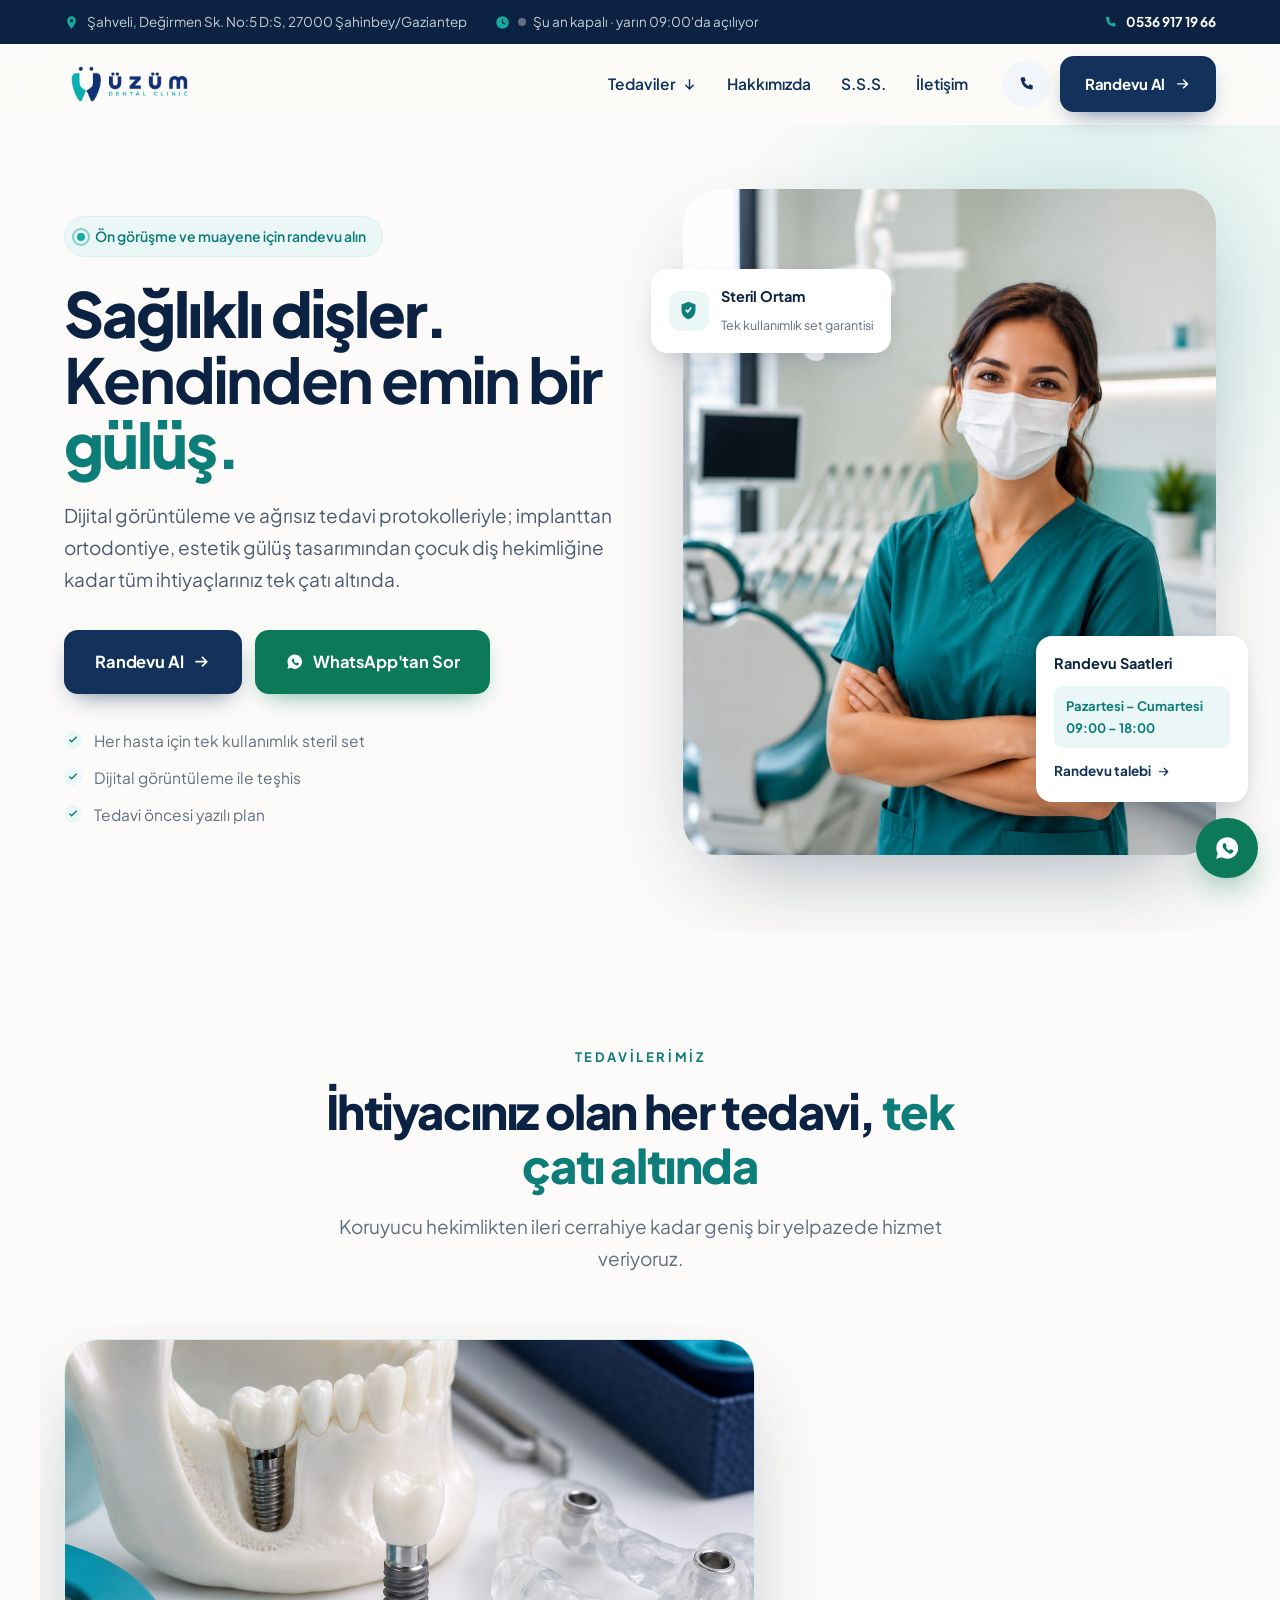
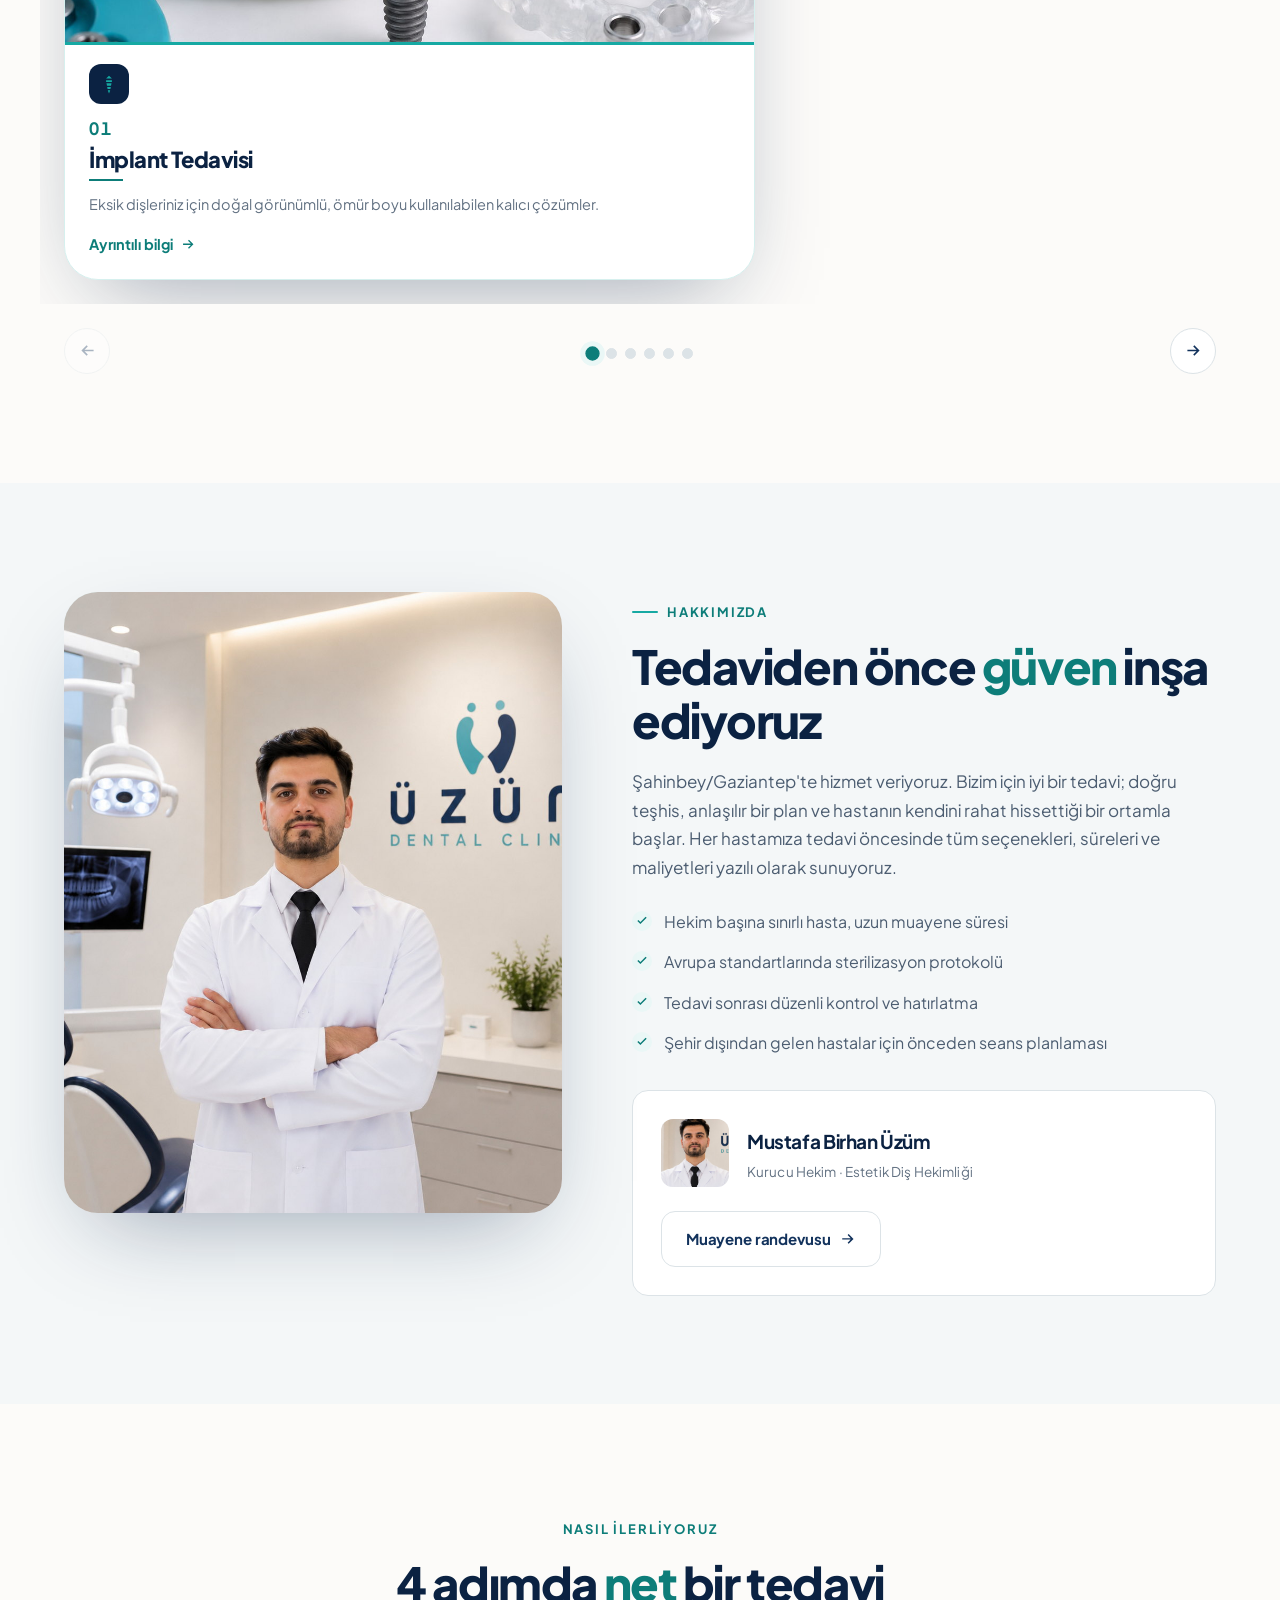
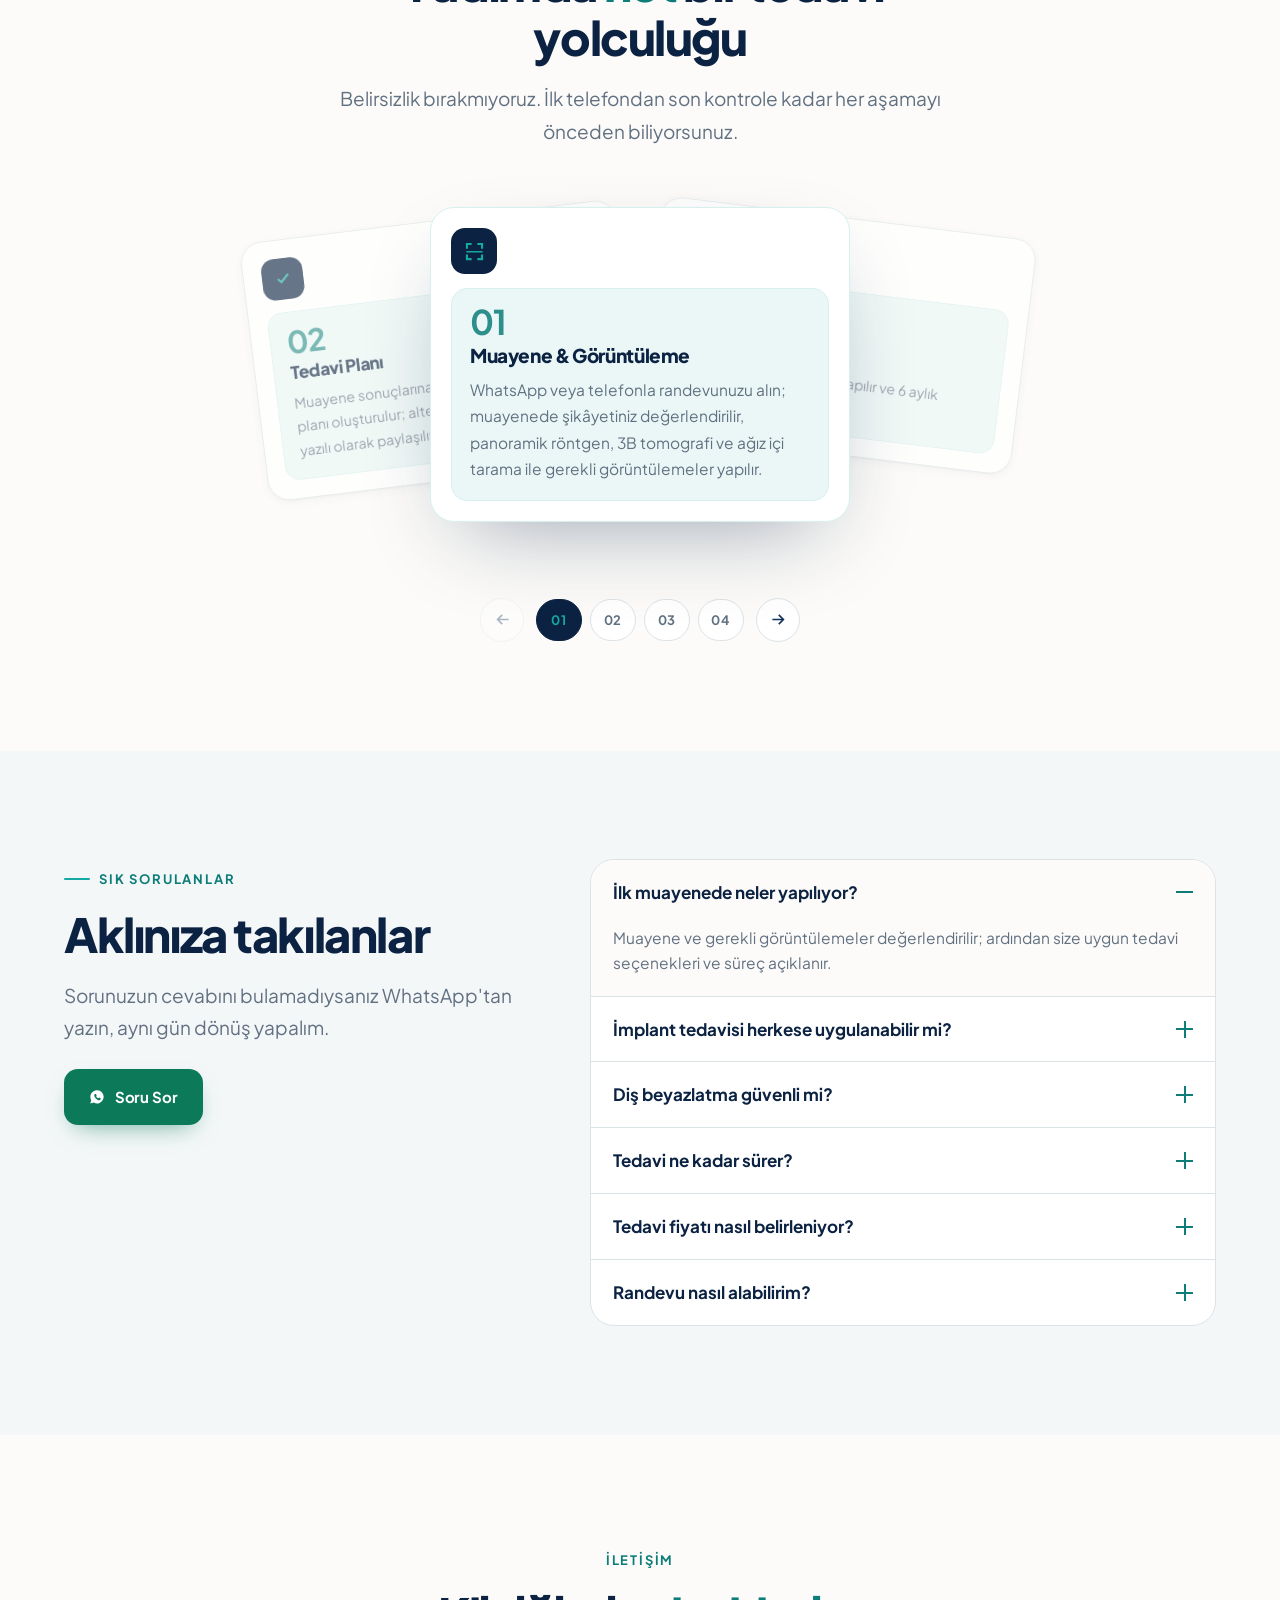
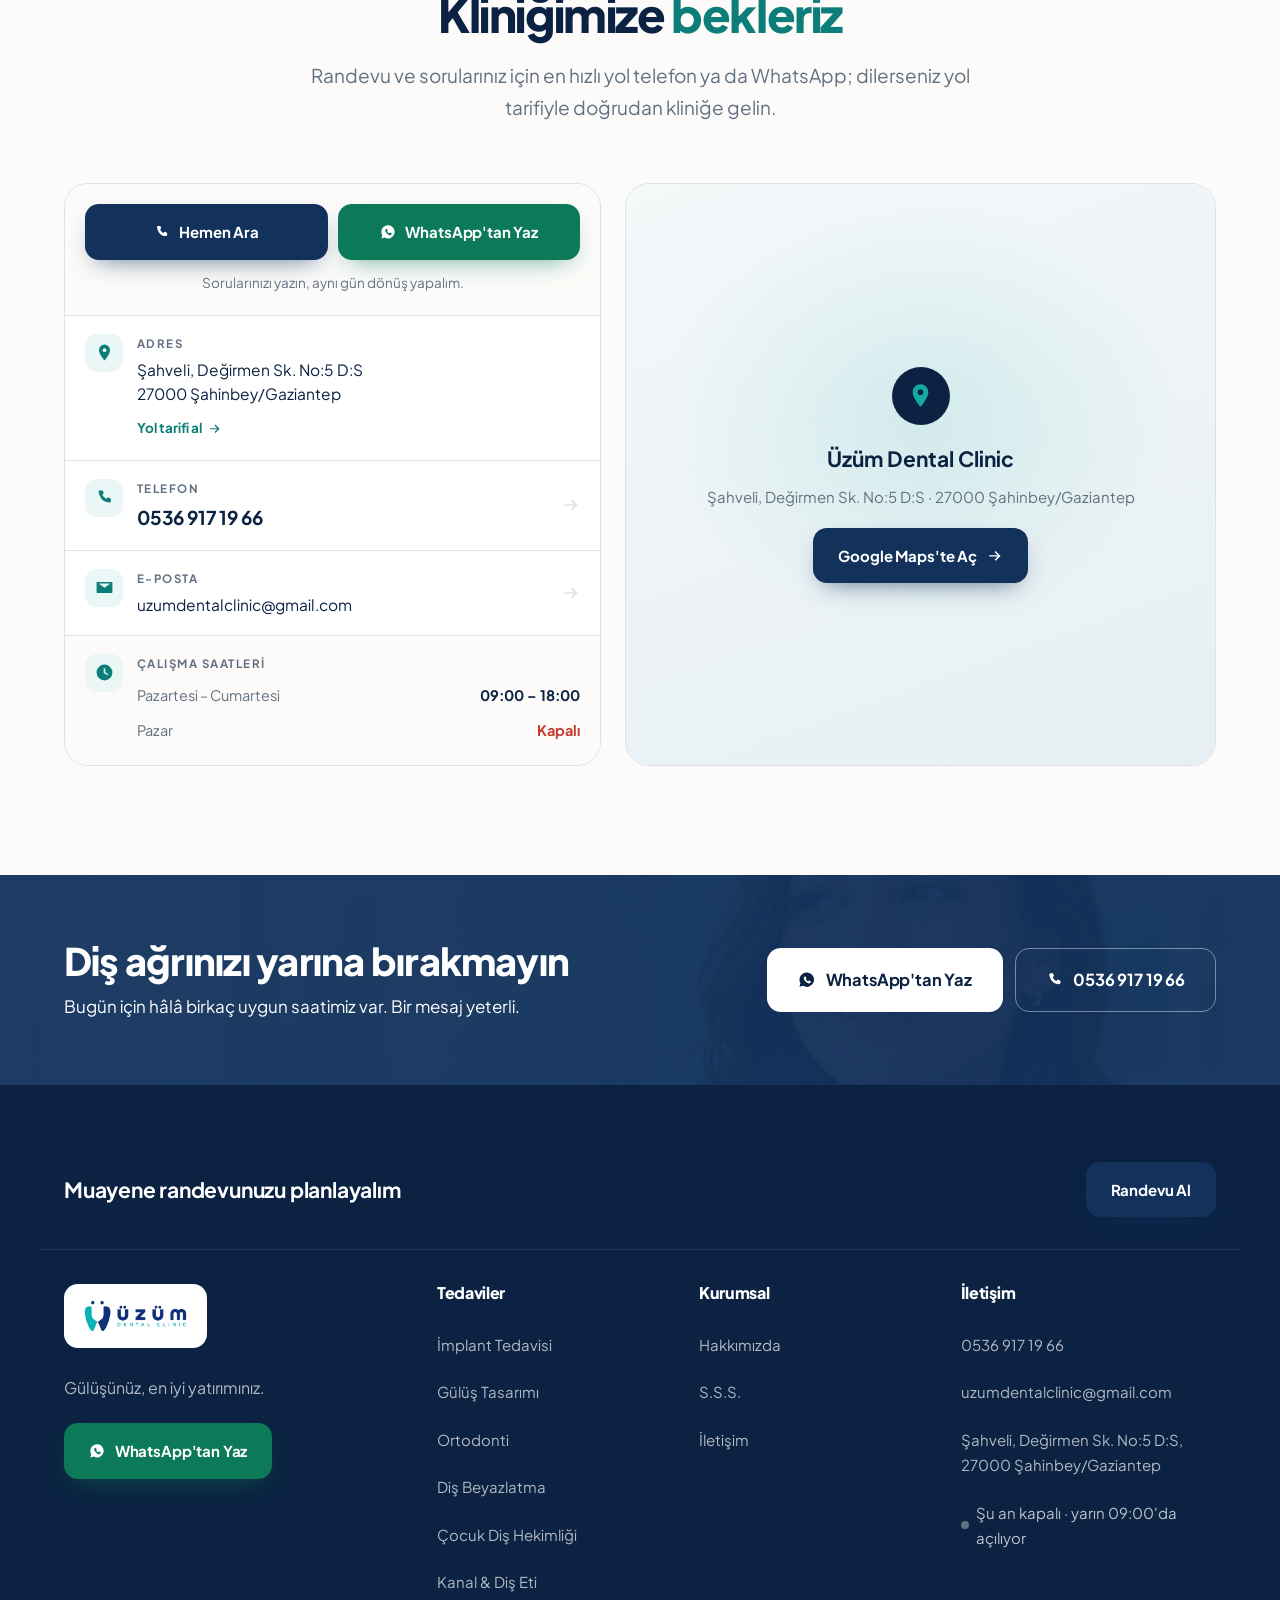
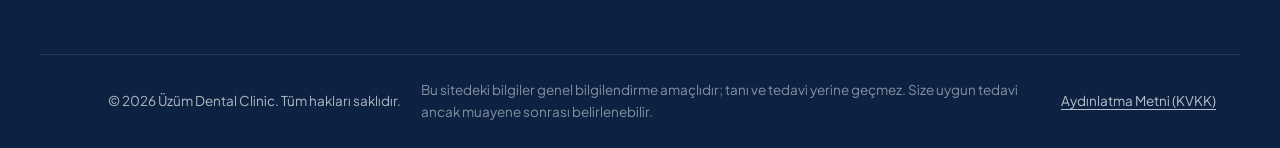
==== index.html @ fd572f5b "Initial release - Üzüm Dental Clinic" ====
<!DOCTYPE html>
<html lang="tr">
<head>
<meta charset="UTF-8">
<meta name="viewport" content="width=device-width, initial-scale=1">
<title>Üzüm Dental Clinic — Ağız ve Diş Sağlığı | Şahinbey Gaziantep</title>
<meta name="description" content="Gaziantep Şahinbey'de estetik diş hekimliği, implant, ortodonti ve diş beyazlatma. Ağrısız tedavi, dijital görüntüleme ve şeffaf fiyatlandırma. Hemen randevu alın.">
<meta name="theme-color" content="#12325C">

<!-- Sosyal medya paylaşım kartı -->
<meta property="og:type" content="website">
<meta property="og:title" content="Üzüm Dental Clinic — Ağız ve Diş Sağlığı">
<meta property="og:description" content="Gülüşünüz, en iyi yatırımınız. Şahinbey Gaziantep'te modern diş kliniği.">
<meta property="og:image" content="assets/images/og-kapak.jpg">
<meta property="og:site_name" content="Üzüm Dental Clinic">
<meta property="og:locale" content="tr_TR">
<meta name="twitter:card" content="summary_large_image">

<link rel="icon" href="favicon.ico" sizes="any">
<link rel="apple-touch-icon" href="apple-touch-icon.png">

<!-- Fontlar yerel (assets/fonts/) — Google'a istek gitmiyor -->
<link rel="preload" href="assets/fonts/plus-jakarta-sans-latin.woff2" as="font" type="font/woff2" crossorigin>
<!-- latin-ext: ş Ş ğ Ğ İ bu dosyada. Preload edilmezse Türkçe metinde bu harfler geç gelir. -->
<link rel="preload" href="assets/fonts/plus-jakarta-sans-latin-ext.woff2" as="font" type="font/woff2" crossorigin>
<link rel="stylesheet" href="css/style.css">
</head>
<body>

<!-- ============ SVG İKON KÜTÜPHANESİ (görünmez) ============ -->
<svg style="display:none" aria-hidden="true">
  <symbol id="i-tooth" viewBox="0 0 24 24"><path d="M12 3.2c-1.5 0-2.1.6-3.6.6C6.6 3.8 5.4 3 4.4 3.6 3 4.4 2.6 6.4 3 9c.3 2 .8 3 1.2 5 .4 1.9.3 4.6 1.5 5.7 1.3 1.1 2.1-.6 2.4-2.2.3-1.6.4-3.6 1.4-4.4.9-.7 2.1-.7 3 0 1 .8 1.1 2.8 1.4 4.4.3 1.6 1.1 3.3 2.4 2.2 1.2-1.1 1.1-3.8 1.5-5.7.4-2 .9-3 1.2-5 .4-2.6 0-4.6-1.4-5.4-1-.6-2.2.2-4 .2-1.5 0-2.1-.6-3.6-.6Z"/></symbol>
  <symbol id="i-implant" viewBox="0 0 24 24"><path d="M12 2 8.5 5.5h7L12 2Zm-3.5 5.5h7v2h-7v-2Zm.5 3.5h6l-.6 3H9.6l-.6-3Zm.8 4.5h4.4l-.5 2.5H10.3l-.5-2.5Zm.7 4h3l-1.5 4-1.5-4Z"/></symbol>
  <symbol id="i-braces" viewBox="0 0 24 24"><path d="M3 8h18v2.2H3V8Zm0 5.8h18V16H3v-2.2ZM6 6.5h2.4v11H6v-11Zm4.8 0h2.4v11h-2.4v-11Zm4.8 0H18v11h-2.4v-11Z"/></symbol>
  <symbol id="i-sparkle" viewBox="0 0 24 24"><path d="M12 2.5 13.9 8 19.5 10 13.9 12 12 17.5 10.1 12 4.5 10 10.1 8 12 2.5Zm6.5 9.5.9 2.6 2.6.9-2.6.9-.9 2.6-.9-2.6-2.6-.9 2.6-.9.9-2.6ZM5 14l.7 2 2 .7-2 .7L5 19.4l-.7-2-2-.7 2-.7L5 14Z"/></symbol>
  <symbol id="i-child" viewBox="0 0 24 24"><path d="M12 2a5 5 0 0 1 5 5v1a5 5 0 0 1-10 0V7a5 5 0 0 1 5-5Zm-1.6 5.2a.9.9 0 1 0 0 1.8.9.9 0 0 0 0-1.8Zm3.2 0a.9.9 0 1 0 0 1.8.9.9 0 0 0 0-1.8ZM4 22a8 8 0 0 1 16 0v.2H4V22Z"/></symbol>
  <symbol id="i-scan" viewBox="0 0 24 24"><path d="M3 3h6v2.2H5.2V9H3V3Zm12 0h6v6h-2.2V5.2H15V3ZM3 15h2.2v3.8H9V21H3v-6Zm15.8 0H21v6h-6v-2.2h3.8V15ZM3.5 11.4h17v1.6h-17v-1.6Z"/></symbol>
  <symbol id="i-shield" viewBox="0 0 24 24"><path d="M12 2 4 5.2v6.3c0 5 3.4 9.6 8 10.5 4.6-.9 8-5.5 8-10.5V5.2L12 2Zm3.9 7.2-4.7 5.9-3.1-3 1.4-1.5 1.6 1.5 3.3-4.2 1.5 1.3Z"/></symbol>
  <symbol id="i-heart" viewBox="0 0 24 24"><path d="M12 20.7 4.9 14a4.9 4.9 0 0 1 0-7.1 4.9 4.9 0 0 1 7.1 0 4.9 4.9 0 0 1 7.1 0 4.9 4.9 0 0 1 0 7.1L12 20.7Z"/></symbol>
  <symbol id="i-clock" viewBox="0 0 24 24"><path d="M12 2a10 10 0 1 0 0 20 10 10 0 0 0 0-20Zm.9 4.6v5.1l4 2.4-.9 1.5-5-3V6.6h1.9Z"/></symbol>
  <symbol id="i-wallet" viewBox="0 0 24 24"><path d="M3 6.5A2.5 2.5 0 0 1 5.5 4h11A2.5 2.5 0 0 1 19 6.5V7H5.5a.5.5 0 0 0 0 1H20a1 1 0 0 1 1 1v9a2 2 0 0 1-2 2H5a2 2 0 0 1-2-2V6.5ZM16 12.5a1.5 1.5 0 1 0 0 3 1.5 1.5 0 0 0 0-3Z"/></symbol>
  <symbol id="i-pin" viewBox="0 0 24 24"><path d="M12 2a7 7 0 0 0-7 7c0 5 7 13 7 13s7-8 7-13a7 7 0 0 0-7-7Zm0 9.5A2.5 2.5 0 1 1 12 6.5a2.5 2.5 0 0 1 0 5Z"/></symbol>
  <symbol id="i-phone" viewBox="0 0 24 24"><path d="M6.6 3h3l1.6 4-2.1 1.5a12 12 0 0 0 5.4 5.4L16 11.8l4 1.6v3a2 2 0 0 1-2.2 2C10.4 17.7 6.3 13.6 4.6 5.2A2 2 0 0 1 6.6 3Z"/></symbol>
  <symbol id="i-mail" viewBox="0 0 24 24"><path d="M3 5h18a1 1 0 0 1 1 1v12a1 1 0 0 1-1 1H3a1 1 0 0 1-1-1V6a1 1 0 0 1 1-1Zm1.6 2L12 12.2 19.4 7H4.6Z"/></symbol>
  <symbol id="i-wa" viewBox="0 0 24 24"><path d="M12 2a10 10 0 0 0-8.6 15L2 22l5.2-1.4A10 10 0 1 0 12 2Zm5.3 14c-.2.6-1.2 1.2-1.7 1.2-.5.1-1 .1-1.6-.1a13 13 0 0 1-5-4.4c-.4-.5-1-1.4-1-2.7s.7-1.9 1-2.2c.2-.2.5-.3.7-.3h.5c.2 0 .4 0 .6.5l.8 2c.1.2 0 .4-.1.5l-.4.5c-.1.2-.3.3-.1.6.4.7 1 1.4 1.6 1.9.6.4 1 .6 1.2.7.2 0 .3 0 .5-.2l.7-.8c.2-.2.3-.2.5-.1l2 1c.2.1.4.2.4.3.1.2.1.6 0 1.1Z"/></symbol>
  <symbol id="i-ig" viewBox="0 0 24 24"><path d="M12 2.2c3.2 0 3.6 0 4.9.1 1.2.1 1.8.3 2.2.4.6.2 1 .5 1.4.9.4.4.7.8.9 1.4.2.4.4 1 .4 2.2.1 1.3.1 1.7.1 4.9s0 3.6-.1 4.9c-.1 1.2-.3 1.8-.4 2.2-.2.6-.5 1-.9 1.4-.4.4-.8.7-1.4.9-.4.2-1 .4-2.2.4-1.3.1-1.7.1-4.9.1s-3.6 0-4.9-.1c-1.2-.1-1.8-.3-2.2-.4-.6-.2-1-.5-1.4-.9-.4-.4-.7-.8-.9-1.4-.2-.4-.4-1-.4-2.2-.1-1.3-.1-1.7-.1-4.9s0-3.6.1-4.9c.1-1.2.3-1.8.4-2.2.2-.6.5-1 .9-1.4.4-.4.8-.7 1.4-.9.4-.2 1-.4 2.2-.4 1.3-.1 1.7-.1 4.9-.1Zm0 3.8a6 6 0 1 0 0 12 6 6 0 0 0 0-12Zm0 2.2a3.8 3.8 0 1 1 0 7.6 3.8 3.8 0 0 1 0-7.6Zm6.2-3.9a1.4 1.4 0 1 0 0 2.8 1.4 1.4 0 0 0 0-2.8Z"/></symbol>
  <symbol id="i-fb" viewBox="0 0 24 24"><path d="M13.5 22v-8.2h2.8l.4-3.2h-3.2V8.5c0-.9.3-1.6 1.6-1.6h1.7V4c-.3 0-1.3-.1-2.5-.1-2.5 0-4.2 1.5-4.2 4.3v2.4H7.3v3.2h2.8V22h3.4Z"/></symbol>
  <symbol id="i-yt" viewBox="0 0 24 24"><path d="M21.6 7.2c-.2-.9-.9-1.6-1.8-1.8C18.2 5 12 5 12 5s-6.2 0-7.8.4c-.9.2-1.6.9-1.8 1.8C2 8.8 2 12 2 12s0 3.2.4 4.8c.2.9.9 1.6 1.8 1.8C5.8 19 12 19 12 19s6.2 0 7.8-.4c.9-.2 1.6-.9 1.8-1.8.4-1.6.4-4.8.4-4.8s0-3.2-.4-4.8ZM10 15.1V8.9l5.2 3.1-5.2 3.1Z"/></symbol>
  <symbol id="i-tiktok" viewBox="0 0 24 24"><path d="M16.5 2h-3v13.2a2.6 2.6 0 1 1-2.1-2.5V9.6a5.9 5.9 0 1 0 5.1 5.8V8.9a6.7 6.7 0 0 0 3.9 1.2V7a3.9 3.9 0 0 1-3.9-3.9V2Z"/></symbol>
  <symbol id="i-star" viewBox="0 0 24 24"><path d="m12 17.3-6.2 3.5 1.4-7-5.2-4.8 7-.8L12 1.7l3 6.5 7 .8-5.2 4.8 1.4 7-6.2-3.5Z"/></symbol>
  <symbol id="i-arrow" viewBox="0 0 24 24"><path d="M13.2 4.6 20.6 12l-7.4 7.4-1.6-1.6 4.7-4.7H3.4v-2.2h12.9l-4.7-4.7 1.6-1.6Z"/></symbol>
  <symbol id="i-check" viewBox="0 0 24 24"><path d="M9.6 16.6 5 12l1.6-1.6 3 3 7.8-7.8L19 7.2 9.6 16.6Z"/></symbol>
</svg>

<a class="skip-link" href="#main">İçeriğe geç</a>

<!-- ================= ÜST BİLGİ ŞERİDİ ================= -->
<div class="topbar">
  <div class="wrap topbar__in">
    <span class="topbar__item"><svg class="ic"><use href="#i-pin"/></svg><span data-site="addressFull"></span></span>
    <span class="topbar__item"><svg class="ic"><use href="#i-clock"/></svg><span class="js-openNow" data-site="hoursShort"></span></span>
    <a class="topbar__item topbar__phone" data-site-href="tel"><svg class="ic"><use href="#i-phone"/></svg><span data-site="phoneDisplay"></span></a>
  </div>
</div>

<!-- ================= HEADER ================= -->
<header class="header" id="header">
  <div class="wrap header__in">
    <a href="#hero" class="logo" aria-label="Ana sayfa">
      <img class="logo__img" src="assets/images/logo.png" alt="Üzüm Dental Clinic" width="1583" height="604">
    </a>

    <nav class="nav" id="nav" aria-label="Ana menü">
      <!-- Menü linkleri js/config.js > menu dizisinden basılır -->
      <div class="nav__mobileCta">
        <a class="btn btn--wa btn--block" data-site-href="wa" target="_blank" rel="noopener">
          <svg class="ic"><use href="#i-wa"/></svg> WhatsApp'tan Yaz
        </a>
        <a class="btn btn--primary btn--block" href="#iletisim">Randevu Al</a>
      </div>
    </nav>

    <div class="header__actions">
      <a class="btn btn--ghost btn--icon-only" data-site-href="tel" aria-label="Telefonla ara">
        <svg class="ic"><use href="#i-phone"/></svg>
      </a>
      <a class="btn btn--primary" href="#iletisim">
        Randevu Al <svg class="ic"><use href="#i-arrow"/></svg>
      </a>
      <button class="burger" id="burger" aria-label="Menüyü aç" aria-expanded="false" aria-controls="nav">
        <span></span><span></span><span></span>
      </button>
    </div>
  </div>
</header>

<main id="main">

<!-- ================= HERO ================= -->
<section class="hero" id="hero">
  <div class="hero__glow" aria-hidden="true"></div>
  <div class="wrap hero__in">

    <div class="hero__copy">
      <span class="chip"><span class="chip__dot"></span> Ön görüşme ve muayene için randevu alın</span>

      <!-- Satirlar <br> yerine blok <span>: metin AYNI, ama her satir
           giriste ayri ayri belirebiliyor (css: .hero__line). -->
      <h1 class="hero__title">
        <span class="hero__line">Sağlıklı dişler.</span>
        <span class="hero__line">Kendinden emin bir <span class="hero__accent">gülüş.</span></span>
      </h1>

      <p class="hero__sub">
        Dijital görüntüleme ve ağrısız tedavi protokolleriyle; implanttan ortodontiye,
        estetik gülüş tasarımından çocuk diş hekimliğine kadar tüm ihtiyaçlarınız tek çatı altında.
      </p>

      <div class="hero__cta">
        <a class="btn btn--primary btn--lg" href="#iletisim">
          Randevu Al <svg class="ic"><use href="#i-arrow"/></svg>
        </a>
        <a class="btn btn--wa btn--lg" data-site-href="wa" target="_blank" rel="noopener">
          <svg class="ic"><use href="#i-wa"/></svg> WhatsApp'tan Sor
        </a>
      </div>

      <ul class="tickList hero__facts">
        <li><svg class="ic"><use href="#i-check"/></svg> Her hasta için tek kullanımlık steril set</li>
        <li><svg class="ic"><use href="#i-check"/></svg> Dijital görüntüleme ile teşhis</li>
        <li><svg class="ic"><use href="#i-check"/></svg> Tedavi öncesi yazılı plan</li>
      </ul>
    </div>

    <div class="hero__visual">
      <!-- FOTOĞRAF: klinik-hero.jpg — değiştirmek için aynı isimle 4:5 dikey bir .jpg koyun -->
      <div class="photo photo--hero" data-photo="Klinik / hekim fotoğrafı">
        <img src="assets/images/klinik-hero.jpg" alt="Üzüm Dental Clinic muayene odasında hasta muayenesi" width="1122" height="1402" fetchpriority="high">
      </div>

      <div class="floatCard floatCard--a">
        <span class="floatCard__ico"><svg class="ic"><use href="#i-shield"/></svg></span>
        <div>
          <strong>Steril Ortam</strong>
          <small>Tek kullanımlık set garantisi</small>
        </div>
      </div>

      <div class="floatCard floatCard--b">
        <strong class="floatCard__big">Randevu Saatleri</strong>
        <!-- İki gösterim de TEK kaynaktan (js/config.js > hours) beslenir:
             masaüstünde tek satırlık özet (hoursShort), ≤640px'te gün/saat
             listesi (js/main.js > buildHeroHours). Saat bilgisi buraya elle
             yazılmaz. -->
        <p class="floatCard__hours" data-site="hoursShort"></p>
        <ul class="floatCard__days" id="heroHours"></ul>
        <a class="floatCard__link" href="#iletisim">Randevu talebi <svg class="ic"><use href="#i-arrow"/></svg></a>
      </div>
    </div>

  </div>

  <!-- İstatistik şeridi -->
  <div class="wrap">
    <div class="stats" id="stats"></div>
  </div>
</section>

<!-- ================= HİZMETLER ================= -->
<section class="section" id="hizmetler">
  <div class="wrap">
    <header class="secHead reveal">
      <span class="eyebrow">Tedavilerimiz</span>
      <h2 class="secTitle">İhtiyacınız olan her tedavi, <em>tek çatı altında</em></h2>
      <p class="secLead">Koruyucu hekimlikten ileri cerrahiye kadar geniş bir yelpazede hizmet veriyoruz.</p>
    </header>

    <!-- Kart görselleri: assets/images/tedavi-*.jpg (3:2). Görsel yüklenmezse
         js/main.js > guardCardMedia() .card__media bloğunu gizler, kart
         ikonlu hâline döner. alt="" bilerek boş: kart başlığı hemen altında. -->
    <div class="cards">
      <article class="card reveal">
        <figure class="card__media">
          <img src="assets/images/tedavi-implant.jpg" alt="" width="1200" height="800" loading="lazy">
        </figure>
        <div class="card__body">
          <span class="card__ico"><svg class="ic"><use href="#i-implant"/></svg></span>
          <h3>İmplant Tedavisi</h3>
          <p>Eksik dişleriniz için doğal görünümlü, ömür boyu kullanılabilen kalıcı çözümler.</p>
          <a class="card__link" href="implant-tedavisi.html">Ayrıntılı bilgi <svg class="ic"><use href="#i-arrow"/></svg></a>
        </div>
      </article>

      <article class="card reveal">
        <figure class="card__media">
          <img src="assets/images/tedavi-gulus.jpg" alt="" width="1200" height="800" loading="lazy">
        </figure>
        <div class="card__body">
          <span class="card__ico"><svg class="ic"><use href="#i-sparkle"/></svg></span>
          <h3>Gülüş Tasarımı</h3>
          <p>Yüz hatlarınıza özel dijital simülasyon ile tedaviden önce sonucu görün.</p>
          <a class="card__link" href="gulus-tasarimi.html">Ayrıntılı bilgi <svg class="ic"><use href="#i-arrow"/></svg></a>
        </div>
      </article>

      <article class="card reveal">
        <figure class="card__media">
          <img src="assets/images/tedavi-ortodonti.jpg" alt="" width="1200" height="800" loading="lazy">
        </figure>
        <div class="card__body">
          <span class="card__ico"><svg class="ic"><use href="#i-braces"/></svg></span>
          <h3>Ortodonti</h3>
          <p>Şeffaf plak veya telli tedavi ile diş ve çene düzensizliklerinin kalıcı çözümü.</p>
          <a class="card__link" href="ortodonti.html">Ayrıntılı bilgi <svg class="ic"><use href="#i-arrow"/></svg></a>
        </div>
      </article>

      <article class="card reveal">
        <figure class="card__media">
          <img src="assets/images/tedavi-beyazlatma.jpg" alt="" width="1200" height="800" loading="lazy">
        </figure>
        <div class="card__body">
          <span class="card__ico"><svg class="ic"><use href="#i-tooth"/></svg></span>
          <h3>Diş Beyazlatma</h3>
          <p>Tek seansta 4–6 ton daha beyaz dişler; mine dostu, hassasiyetsiz protokol.</p>
          <a class="card__link" href="dis-beyazlatma.html">Ayrıntılı bilgi <svg class="ic"><use href="#i-arrow"/></svg></a>
        </div>
      </article>

      <article class="card reveal">
        <figure class="card__media">
          <img src="assets/images/tedavi-cocuk.jpg" alt="" width="1200" height="800" loading="lazy">
        </figure>
        <div class="card__body">
          <span class="card__ico"><svg class="ic"><use href="#i-child"/></svg></span>
          <h3>Çocuk Diş Hekimliği</h3>
          <p>Korkusuz, oyunlaştırılmış yaklaşımla çocuklarınıza pozitif ilk deneyim.</p>
          <a class="card__link" href="cocuk-dis-hekimligi.html">Ayrıntılı bilgi <svg class="ic"><use href="#i-arrow"/></svg></a>
        </div>
      </article>

      <article class="card reveal">
        <figure class="card__media">
          <img src="assets/images/tedavi-kanal.jpg" alt="" width="1200" height="800" loading="lazy">
        </figure>
        <div class="card__body">
          <span class="card__ico"><svg class="ic"><use href="#i-shield"/></svg></span>
          <h3>Kanal & Diş Eti</h3>
          <p>Mikroskop destekli kanal tedavisi ve lazerle diş eti hastalığı yönetimi.</p>
          <a class="card__link" href="kanal-ve-dis-eti.html">Ayrıntılı bilgi <svg class="ic"><use href="#i-arrow"/></svg></a>
        </div>
      </article>
    </div>
  </div>
</section>

<!-- ================= HAKKIMIZDA ================= -->
<section class="section section--alt" id="hakkimizda">
  <div class="wrap about">
    <div class="about__media reveal">
      <!-- FOTOĞRAF: dt-mustafa-birhan.jpg (1086x1448). Kadraj .photo--about img
           kuralındaki scale/transform-origin ile yüze göre ayarlı. -->
      <div class="photo photo--about" data-photo="Hekim portresi">
        <img src="assets/images/dt-mustafa-birhan.jpg" alt="Dt. Mustafa Birhan Üzüm, Üzüm Dental Clinic muayene odasında" width="1086" height="1448" loading="lazy">
      </div>
      <div class="badgeCard">
        <span class="badgeCard__num"></span>
        <span class="badgeCard__txt">yıllık<br>klinik deneyim</span>
      </div>
    </div>

    <div class="about__copy reveal">
      <span class="eyebrow">Hakkımızda</span>
      <h2 class="secTitle">Tedaviden önce <em>güven</em> inşa ediyoruz</h2>
      <p>
        <span class="js-since" hidden><span data-site="sinceYear"></span>'ten bu yana</span>
        Şahinbey/Gaziantep'te hizmet veriyoruz. Bizim için iyi bir tedavi; doğru teşhis,
        anlaşılır bir plan ve hastanın kendini rahat hissettiği bir ortamla başlar. Her hastamıza
        tedavi öncesinde tüm seçenekleri, süreleri ve maliyetleri yazılı olarak sunuyoruz.
      </p>
      <ul class="tickList">
        <li><svg class="ic"><use href="#i-check"/></svg> Hekim başına sınırlı hasta, uzun muayene süresi</li>
        <li><svg class="ic"><use href="#i-check"/></svg> Avrupa standartlarında sterilizasyon protokolü</li>
        <li><svg class="ic"><use href="#i-check"/></svg> Tedavi sonrası düzenli kontrol ve hatırlatma</li>
        <li><svg class="ic"><use href="#i-check"/></svg> Şehir dışından gelen hastalar için önceden seans planlaması</li>
      </ul>

      <!-- HEKİM KARTI — 21st.dev Profile Card fikrinin siteye uyarlanmış hâli.
           Ad, unvan ve künyenin tamamı js/config.js'ten gelir; künye
           (doctorCredentials) boşken kendiliğinden gizlenir. -->
      <div class="docCard reveal">
        <div class="docCard__head">
          <span class="docCard__avatar">
            <!-- Ad hemen yanında yazdığı için görsel dekoratif: alt bilerek boş,
                 ekran okuyucu aynı bilgiyi iki kez okumasın. -->
            <img src="assets/images/dt-mustafa-birhan.jpg" alt="" width="1086" height="1448" loading="lazy">
          </span>
          <div class="docCard__id">
            <strong data-site="doctorName"></strong>
            <small data-site="doctorTitle"></small>
          </div>
        </div>

        <!-- Hekim künyesi: js/config.js > doctorCredentials — boşken gizli -->
        <dl class="credCard" id="credCard" hidden></dl>

        <a class="btn btn--outline docCard__cta" href="#iletisim">
          Muayene randevusu <svg class="ic"><use href="#i-arrow"/></svg>
        </a>
      </div>
    </div>
  </div>
</section>

<!-- ================= SÜREÇ ================= -->
<section class="section" id="surec">
  <div class="wrap">
    <header class="secHead reveal">
      <span class="eyebrow">Nasıl İlerliyoruz</span>
      <h2 class="secTitle">4 adımda <em>net</em> bir tedavi yolculuğu</h2>
      <p class="secLead">Belirsizlik bırakmıyoruz. İlk telefondan son kontrole kadar her aşamayı önceden biliyorsunuz.</p>
    </header>

    <!-- "steps--journey" yalnızca bu sayfada: temel .steps/.step kuralları
         6 tedavi sayfasında da kullanılıyor, onlar eski görünümde kalsın. -->
    <ol class="steps steps--journey">
      <li class="step reveal">
        <span class="step__ico"><svg class="ic" aria-hidden="true"><use href="#i-scan"/></svg></span>
        <div class="step__panel">
          <span class="step__num">01</span>
          <h3>Muayene &amp; Görüntüleme</h3>
          <p>WhatsApp veya telefonla randevunuzu alın; muayenede şikâyetiniz değerlendirilir, panoramik röntgen, 3B tomografi ve ağız içi tarama ile gerekli görüntülemeler yapılır.</p>
        </div>
      </li>
      <li class="step reveal">
        <span class="step__ico"><svg class="ic" aria-hidden="true"><use href="#i-check"/></svg></span>
        <div class="step__panel">
          <span class="step__num">02</span>
          <h3>Tedavi Planı</h3>
          <p>Muayene sonuçlarına göre size uygun tedavi planı oluşturulur; alternatifler, süre ve maliyet yazılı olarak paylaşılır.</p>
        </div>
      </li>
      <li class="step reveal">
        <span class="step__ico"><svg class="ic" aria-hidden="true"><use href="#i-tooth"/></svg></span>
        <div class="step__panel">
          <span class="step__num">03</span>
          <h3>Tedavi Uygulaması</h3>
          <p>Onayladığınız plan, belirlenen seans takvimine göre uygulanır.</p>
        </div>
      </li>
      <li class="step reveal">
        <span class="step__ico"><svg class="ic" aria-hidden="true"><use href="#i-clock"/></svg></span>
        <div class="step__panel">
          <span class="step__num">04</span>
          <h3>Kontrol &amp; Takip</h3>
          <p>Tedavi sonrası kontroller yapılır ve 6 aylık kontrol takvimine alınırsınız.</p>
        </div>
      </li>
    </ol>
  </div>
</section>

<!-- ================= ÖNCESİ / SONRASI ================= -->
<section class="section section--alt" id="sonuclar">
  <div class="wrap">
    <header class="secHead reveal">
      <span class="eyebrow">Öncesi / Sonrası</span>
      <h2 class="secTitle">Gerçek hastalar, <em>gerçek sonuçlar</em></h2>
      <p class="secLead">Kaydırıcıyı sürükleyerek tedavi öncesi ve sonrasını karşılaştırın. Tüm görseller hasta onayıyla paylaşılmıştır.</p>
    </header>

    <!-- Vakalar js/config.js > cases dizisinden gelir (yazılı hasta onayı şart) -->
    <div class="baGrid"></div>
  </div>
</section>

<!-- ================= YORUMLAR ================= -->
<section class="section" id="yorumlar">
  <div class="wrap">
    <header class="secHead reveal">
      <span class="eyebrow">Hasta Yorumları</span>
      <h2 class="secTitle">Bizi en iyi <em>hastalarımız</em> anlatır</h2>
    </header>

    <!-- Yorumlar js/config.js > reviews dizisinden gelir (yalnızca gerçek yorumlar) -->
    <div class="quotes"></div>
  </div>
</section>

<!-- ================= S.S.S. ================= -->
<section class="section section--alt" id="sss">
  <div class="wrap faqWrap">
    <div class="faqAside reveal">
      <span class="eyebrow">Sık Sorulanlar</span>
      <h2 class="secTitle">Aklınıza takılanlar</h2>
      <p class="secLead">Sorunuzun cevabını bulamadıysanız WhatsApp'tan yazın, aynı gün dönüş yapalım.</p>
      <a class="btn btn--wa" data-site-href="wa" target="_blank" rel="noopener">
        <svg class="ic"><use href="#i-wa"/></svg> Soru Sor
      </a>
    </div>

    <!-- .reveal ARTIK tek tek satirlarda degil kapsayicida: altigi satir
         panelin icinde birlikte beliriyor. Onceki halinde son iki soru
         gorunume girmeden opacity:0 kaliyordu (render'da olculdu). -->
    <div class="faq reveal">
      <details class="faq__item" open>
        <summary>İlk muayenede neler yapılıyor?</summary>
        <div class="faq__body"><p>Muayene ve gerekli görüntülemeler değerlendirilir; ardından size uygun tedavi seçenekleri ve süreç açıklanır.</p></div>
      </details>
      <details class="faq__item">
        <summary>İmplant tedavisi herkese uygulanabilir mi?</summary>
        <div class="faq__body"><p>Uygunluk; ağız sağlığı, kemik yapısı ve genel durum değerlendirilerek belirlenir. Karar muayene sonrasında verilir.</p></div>
      </details>
      <details class="faq__item">
        <summary>Diş beyazlatma güvenli mi?</summary>
        <div class="faq__body"><p>Diş hekimi kontrolünde, uygun hastalarda uygulanan profesyonel beyazlatma güvenli bir seçenektir. Geçici hassasiyet görülebilir.</p></div>
      </details>
      <details class="faq__item">
        <summary>Tedavi ne kadar sürer?</summary>
        <div class="faq__body"><p>Süre, uygulanacak tedaviye ve kişisel ihtiyaçlara göre değişir. Muayene sonrasında yaklaşık süreç sizinle paylaşılır.</p></div>
      </details>
      <details class="faq__item">
        <summary>Tedavi fiyatı nasıl belirleniyor?</summary>
        <div class="faq__body"><p>Ücret, muayene ve gerekli görüntülemeler sonrasında belirlenen kişisel tedavi planına göre netleştirilir.</p></div>
      </details>
      <details class="faq__item">
        <summary>Randevu nasıl alabilirim?</summary>
        <div class="faq__body"><p>Telefon veya WhatsApp üzerinden bize ulaşarak uygun gün ve saat için randevu oluşturabilirsiniz.</p></div>
      </details>
    </div>
  </div>
</section>

<!-- ================= İLETİŞİM ================= -->
<section class="section section--alt" id="iletisim">
  <div class="wrap">
    <header class="secHead reveal">
      <span class="eyebrow">İletişim</span>
      <h2 class="secTitle">Kliniğimize <em>bekleriz</em></h2>
      <p class="secLead">Randevu ve sorularınız için en hızlı yol telefon ya da WhatsApp; dilerseniz yol tarifiyle doğrudan kliniğe gelin.</p>
    </header>

    <div class="contact">
      <!-- TEK PANEL: onceki hâlde bes ayri buyuk kart alt alta diziliyordu ve
           mobilde bolum gereksiz uzuyordu. Butun veriler yine js/config.js'ten
           geliyor (data-site / data-site-href); hicbir numara, adres ya da saat
           buraya elle yazilmadi. #hoursTable korundu — buildHours() onu doldurur. -->
      <div class="contact__panel reveal">

        <div class="cPanel__acts">
          <a class="btn btn--primary" data-site-href="tel">
            <svg class="ic"><use href="#i-phone"/></svg> Hemen Ara
          </a>
          <a class="btn btn--wa" data-site-href="wa" target="_blank" rel="noopener">
            <svg class="ic"><use href="#i-wa"/></svg> WhatsApp'tan Yaz
          </a>
          <p class="cPanel__note">Sorularınızı yazın, aynı gün dönüş yapalım.</p>
        </div>

        <a class="cRow" data-site-href="maps" target="_blank" rel="noopener">
          <span class="cRow__ico"><svg class="ic"><use href="#i-pin"/></svg></span>
          <div class="cRow__body">
            <span class="cRow__label">Adres</span>
            <span class="cRow__val"><span data-site="addressLine"></span><br><span data-site="addressCity"></span></span>
            <span class="cRow__cta">Yol tarifi al <svg class="ic"><use href="#i-arrow"/></svg></span>
          </div>
        </a>

        <a class="cRow" data-site-href="tel">
          <span class="cRow__ico"><svg class="ic"><use href="#i-phone"/></svg></span>
          <div class="cRow__body">
            <span class="cRow__label">Telefon</span>
            <span class="cRow__val cRow__val--big" data-site="phoneDisplay"></span>
          </div>
          <span class="cRow__go"><svg class="ic"><use href="#i-arrow"/></svg></span>
        </a>

        <a class="cRow" data-site-href="mail">
          <span class="cRow__ico"><svg class="ic"><use href="#i-mail"/></svg></span>
          <div class="cRow__body">
            <span class="cRow__label">E-posta</span>
            <span class="cRow__val" data-site="email"></span>
          </div>
          <span class="cRow__go"><svg class="ic"><use href="#i-arrow"/></svg></span>
        </a>

        <div class="cRow cRow--static">
          <span class="cRow__ico"><svg class="ic"><use href="#i-clock"/></svg></span>
          <div class="cRow__body">
            <span class="cRow__label">Çalışma Saatleri</span>
            <table class="hours" id="hoursTable"></table>
          </div>
        </div>

      </div>

      <div class="contact__map reveal">
        <!-- HARİTA: Google Maps > Paylaş > Harita yerleştir > <iframe> kodunu buraya yapıştırın -->
        <div class="mapPlaceholder">
          <span class="mapPlaceholder__pin"><svg class="ic"><use href="#i-pin"/></svg></span>
          <strong data-site="brandFull"></strong>
          <p><span data-site="addressLine"></span> · <span data-site="addressCity"></span></p>
          <a class="btn btn--primary" data-site-href="maps" target="_blank" rel="noopener">
            Google Maps'te Aç <svg class="ic"><use href="#i-arrow"/></svg>
          </a>
        </div>
      </div>
    </div>
  </div>
</section>

<!-- ================= CTA ŞERİDİ ================= -->
<section class="ctaStrip">
  <img class="ctaStrip__bg" src="assets/images/gulus.jpg" alt="" aria-hidden="true" width="1600" height="900" loading="lazy">
  <div class="wrap ctaStrip__in">
    <div>
      <h2>Diş ağrınızı yarına bırakmayın</h2>
      <p>Bugün için hâlâ birkaç uygun saatimiz var. Bir mesaj yeterli.</p>
    </div>
    <div class="ctaStrip__btns">
      <a class="btn btn--light btn--lg" data-site-href="wa" target="_blank" rel="noopener">
        <svg class="ic"><use href="#i-wa"/></svg> WhatsApp'tan Yaz
      </a>
      <a class="btn btn--outlineLight btn--lg" data-site-href="tel">
        <svg class="ic"><use href="#i-phone"/></svg> <span data-site="phoneDisplay"></span>
      </a>
    </div>
  </div>
</section>

</main>

<!-- ================= FOOTER ================= -->
<!-- Footer js/config.js > menu dizisinden basılır -->
<footer class="footer" id="footer"></footer>

<!-- ================= YÜZEN BUTONLAR ================= -->
<a class="waFab" data-site-href="wa" target="_blank" rel="noopener" aria-label="WhatsApp'tan yazın">
  <svg class="ic"><use href="#i-wa"/></svg>
  <span class="waFab__label">WhatsApp'tan Yaz</span>
</a>

<button class="toTop" id="toTop" aria-label="Yukarı çık">
  <svg class="ic"><use href="#i-arrow"/></svg>
</button>

<script src="js/config.js"></script>
<script src="js/main.js"></script>
</body>
</html>
---- css/style.css ----
/* =========================================================
   ÜZÜM DENTAL CLINIC — Stil Dosyası
   Palet doğrudan logodan alınmıştır:
   lacivert #12325C · turkuaz #16A9A3 · açık gri #DCE3E7
   ========================================================= */

/* ---------- 0. FONTLAR (yerel) ----------
   Google Fonts CDN'den değil, assets/fonts/ içinden yükleniyor:
   ziyaretçinin IP'si Google'a gitmiyor ve sayfa daha erken çiziliyor.
   Sitenin TEK yazi tipi: Plus Jakarta Sans degisken font (400-800 tek
   dosya), yalnizca latin + latin-ext alt kumeleri — Turkce karakterler
   latin-ext'te. SIL Open Font License 1.1 ile lisansli, bkz.
   assets/fonts/OFL.txt
   ---------------------------------------- */
/* latin-ext */
@font-face {
  font-family: 'Plus Jakarta Sans';
  font-style: normal;
  font-weight: 400 800;
  font-display: swap;
  src: url(../assets/fonts/plus-jakarta-sans-latin-ext.woff2) format('woff2');
  unicode-range: U+0100-02BA, U+02BD-02C5, U+02C7-02CC, U+02CE-02D7, U+02DD-02FF, U+0304, U+0308, U+0329, U+1D00-1DBF, U+1E00-1E9F, U+1EF2-1EFF, U+2020, U+20A0-20AB, U+20AD-20C0, U+2113, U+2C60-2C7F, U+A720-A7FF;
}
/* latin */
@font-face {
  font-family: 'Plus Jakarta Sans';
  font-style: normal;
  font-weight: 400 800;
  font-display: swap;
  src: url(../assets/fonts/plus-jakarta-sans-latin.woff2) format('woff2');
  unicode-range: U+0000-00FF, U+0131, U+0152-0153, U+02BB-02BC, U+02C6, U+02DA, U+02DC, U+0304, U+0308, U+0329, U+2000-206F, U+20AC, U+2122, U+2191, U+2193, U+2212, U+2215, U+FEFF, U+FFFD;
}

/* ---------- 1. TOKENLAR ---------- */
:root{
  --navy-900:#0B2242;
  --navy:#12325C;
  --navy-700:#1A4478;
  --navy-100:#E7EDF5;
  --navy-50:#F2F6FA;

  --teal:#16A9A3;
  --teal-700:#0D7D79;   /* metin rengi: beyaz/kağıt zeminde 4.5:1 üstü (WCAG AA) */
  --teal-100:#D6F0EE;
  --teal-50:#EAF7F6;

  --mist:#DCE3E7;
  --paper:#FCFBF9;
  --paper-2:#F4F7F8;

  --body:#4C5D71;
  --muted:#627182;      /* ikincil metin: beyaz/kağıt zeminde 4.5:1 üstü (WCAG AA) */
  --gold:#DFA83C;
  --err:#C6392F;
  --wa:#0C7A59;
  --wa-700:#095E45;

  --r-sm:10px;
  --r:16px;
  --r-lg:24px;
  --r-xl:34px;
  --pill:999px;
  /* Butonlar icin olculu kose. Tam pill (--pill) buton grubunu tuketici
     uygulamasi gibi gosteriyordu; 14px klinik/kurumsal duruyor ve mevcut
     yaricap olceginin (10 / 16 / 24 / 34) icine oturuyor. Chip, waFab,
     toTop ve carousel oklari pill/daire kalmaya devam eder. */
  --r-btn:14px;

  --sh-sm:0 1px 2px rgba(11,34,66,.05), 0 3px 10px rgba(11,34,66,.05);
  --sh:0 4px 14px rgba(11,34,66,.06), 0 20px 44px -20px rgba(11,34,66,.24);
  --sh-lg:0 34px 90px -34px rgba(11,34,66,.42);

  --wrap:1200px;
  --gut:24px;
  --t:.35s cubic-bezier(.22,.61,.36,1);

  --font:"Plus Jakarta Sans",system-ui,-apple-system,"Segoe UI",Roboto,sans-serif;
}

/* ---------- 2. RESET ---------- */
*,*::before,*::after{box-sizing:border-box}
*{margin:0;padding:0}
/* --headerH: yapışkan header'ın GERÇEK yüksekligi, js/main.js > headerOlc()
   tarafından yazılır (masaüstü 81px, ≤1080px 71px). Buraya ek bir sabit
   EKLENMEZ: JS yolundaki hedefY = rect.top + scrollY - headerH formülüyle
   birebir aynı noktayı verir, böylece iki yol çakışsa bile aynı yeri
   hedefler. JS çalışmazsa yedek 96px devreye girer. */
html{scroll-behavior:smooth;scroll-padding-top:var(--headerH, 96px);-webkit-text-size-adjust:100%}
body{
  font-family:var(--font);
  font-size:17px;
  line-height:1.7;
  color:var(--body);
  background:var(--paper);
  -webkit-font-smoothing:antialiased;
  overflow-x:hidden;
}
body.is-locked{overflow:hidden}
img,svg{display:block;max-width:100%}
/* Verisi olmayan bölümler JS'te hidden ile kapanır — display kurallarını yensin */
[hidden]{display:none!important}
a{color:inherit;text-decoration:none}
button,input,select,textarea{font:inherit;color:inherit}
button{background:none;border:0;cursor:pointer}
ul,ol{list-style:none}
h1,h2,h3,h4{color:var(--navy-900);line-height:1.15;letter-spacing:-.02em;font-weight:800}
::selection{background:var(--teal);color:#fff}

.skip-link{
  position:absolute;left:-9999px;top:0;z-index:999;
  background:var(--navy);color:#fff;padding:12px 20px;border-radius:0 0 var(--r-sm) 0;
}
.skip-link:focus{left:0}

:is(a,button,input,select,textarea,summary,[tabindex]):focus-visible{
  outline:3px solid var(--teal);
  outline-offset:3px;
  border-radius:6px;
}

/* ---------- 3. YARDIMCILAR ---------- */
.wrap{width:100%;max-width:var(--wrap);margin-inline:auto;padding-inline:var(--gut)}

.section{padding:clamp(64px,8.5vw,118px) 0}
.section--tight{padding:clamp(40px,5vw,64px) 0}
.section--alt{background:var(--paper-2)}
/* Bolum ritmi: "Sonuclar" ve "Yorumlar" verisi bos oldugunda JS o bolumleri
   gizliyor ve geriye ARDISIK iki alt-zeminli bolum kaliyordu (S.S.S. +
   Iletisim) — ikisi tek bir gri blok gibi okunuyor, aralarindaki 217px'lik
   bosluk olu alana donusuyordu. Bu kural siralamayi kendi kendine duzeltir:
   bir alt-zemin digerini takip ederse ikincisi kagit zemine doner. Veri
   doldurulup bolumler geri geldiginde de dogru calisir. */
.section--alt + .section--alt{background:var(--paper)}

.ic{width:1em;height:1em;fill:currentColor;flex:none}

.eyebrow{
  display:inline-flex;align-items:center;gap:9px;
  font-size:13px;font-weight:700;letter-spacing:.14em;text-transform:uppercase;
  color:var(--teal-700);margin-bottom:16px;
}
.eyebrow::before{content:"";width:26px;height:2px;background:var(--teal);border-radius:2px}
.eyebrow--light{color:var(--teal-100)}
.eyebrow--light::before{background:var(--teal-100)}

.secHead{max-width:680px;margin:0 auto clamp(38px,5vw,60px);text-align:center}
.secHead .eyebrow::before{display:none}

.secTitle{font-size:clamp(29px,4vw,47px);letter-spacing:-.03em}
/* ---- MARKA VURGUSU — sitenin TEK vurgu kurali ----
   Baslik icindeki <em>, ikinci bir yazi tipiyle degil YALNIZCA renkle
   ayrisir: ayni Plus Jakarta Sans, ayni agirlik, ayni tracking, normal
   style. Ayni kural hero'daki .hero__accent icin de gecerli (bkz. hero
   bolumu) — boylece ana sayfa, 6 tedavi sayfasi ve 404 ayni dili konusur.
   Eskiden burada Instrument Serif italic 400 vardi; her bolum basliginda
   ikinci bir font karakteri olusturuyordu. */
.secTitle em{font-style:normal;color:var(--teal-700)}
.secTitle--light{color:#fff}
.secTitle--light em{color:var(--teal-100)}

.secLead{margin-top:18px;font-size:clamp(16px,1.6vw,19px);color:var(--muted)}

.chip{
  display:inline-flex;align-items:center;gap:10px;
  padding:8px 16px 8px 12px;border-radius:var(--pill);
  background:var(--teal-50);border:1px solid var(--teal-100);
  color:var(--teal-700);font-size:14px;font-weight:600;
}
.chip__dot{width:8px;height:8px;border-radius:50%;background:var(--teal);position:relative}
.chip__dot::after{
  content:"";position:absolute;inset:-5px;border-radius:50%;
  border:2px solid var(--teal);opacity:.5;animation:ping 2.2s ease-out infinite;
}
@keyframes ping{0%{transform:scale(.5);opacity:.7}100%{transform:scale(1.5);opacity:0}}

.stars{display:flex;gap:3px;color:var(--gold);font-size:16px}

/* Butonlar */
.btn{
  display:inline-flex;align-items:center;justify-content:center;gap:10px;
  padding:14px 24px;border-radius:var(--r-btn);
  font-size:15px;font-weight:700;letter-spacing:-.01em;white-space:nowrap;
  border:1.5px solid transparent;cursor:pointer;
  transition:transform var(--t),background var(--t),box-shadow var(--t),color var(--t),border-color var(--t);
}
.btn .ic{font-size:1.05em}
.btn:hover{transform:translateY(-2px)}
/* Dokunma geri bildirimi: mobilde hover yok, basılı hâlde buton hafifçe
   içeri çöker. Renk/ölçü sistemi değişmiyor. */
.btn:active{transform:translateY(0) scale(.985)}
.btn:focus-visible{outline:2px solid var(--teal-700);outline-offset:3px}
.btn--lg{padding:17px 30px;font-size:16.5px}
.btn--block{width:100%}
/* Tam genişlikteki butonda uzun etiket sarabilmeli — .btn'deki
   white-space:nowrap dar ekranda metni kırpıyordu */
.btn--block{white-space:normal;text-align:center}
/* Ikon-butonu daire kalir: icinde metin yok, kare kose orada agir durur. */
.btn--icon-only{padding:13px;font-size:18px;border-radius:var(--pill)}

.btn--primary{background:var(--navy);color:#fff;box-shadow:0 10px 26px -12px rgba(18,50,92,.75)}
.btn--primary:hover{background:var(--navy-700);box-shadow:0 16px 34px -14px rgba(18,50,92,.8)}

.btn--wa{background:var(--wa);color:#fff;box-shadow:0 10px 26px -12px rgba(12,122,89,.7)}
.btn--wa:hover{background:var(--wa-700);box-shadow:0 16px 34px -14px rgba(12,122,89,.75)}

.btn--outline{background:transparent;color:var(--navy);border-color:var(--mist)}
.btn--outline:hover{border-color:var(--navy);background:var(--navy-50)}

.btn--ghost{background:var(--navy-50);color:var(--navy)}
.btn--ghost:hover{background:var(--navy-100)}

.btn--light{background:#fff;color:var(--navy-900)}
.btn--light:hover{background:var(--teal-50)}

.btn--outlineLight{background:transparent;color:#fff;border-color:rgba(255,255,255,.42)}
.btn--outlineLight:hover{background:rgba(255,255,255,.12);border-color:#fff}

/* Onay listesi */
.tickList{display:grid;gap:13px;margin-top:26px}
.tickList li{display:flex;gap:12px;align-items:flex-start;font-size:16px}
.tickList .ic{
  font-size:20px;color:var(--teal-700);background:var(--teal-50);
  border-radius:50%;padding:2px;margin-top:3px;
}
.tickList--light li{color:rgba(255,255,255,.88)}
.tickList--light .ic{color:#fff;background:rgba(255,255,255,.16)}

/* Fotoğraf yer tutucu — gerçek <img> eklenince otomatik gizlenir */
.photo{
  position:relative;overflow:hidden;border-radius:var(--r-lg);
  background:
    radial-gradient(120% 90% at 15% 10%, var(--teal-100) 0%, transparent 55%),
    radial-gradient(110% 100% at 88% 92%, var(--navy-100) 0%, transparent 58%),
    linear-gradient(150deg,#F1F6F8 0%,#E4EDF2 100%);
}
.photo img{width:100%;height:100%;object-fit:cover;position:relative;z-index:2}
.photo[data-photo]::after{
  content:attr(data-photo);
  position:absolute;inset:0;z-index:1;
  display:flex;align-items:center;justify-content:center;
  color:var(--navy);opacity:.34;
  font-size:14px;font-weight:700;letter-spacing:.14em;text-transform:uppercase;
  text-align:center;padding:20px;
}
.photo:has(img)::after{display:none}

/* Scroll animasyonu */
.reveal{opacity:0;transform:translateY(22px)}
.reveal.is-in{
  opacity:1;transform:none;
  transition:opacity .75s ease,transform .75s cubic-bezier(.22,.61,.36,1);
  transition-delay:var(--d,0ms);
}

@media (prefers-reduced-motion:reduce){
  html{scroll-behavior:auto}
  /* iteration-count olmadan `infinite` animasyonlar .01ms'lik dongulerle donmeye
     devam ediyordu (sitede 5 sonsuz animasyon var: ping x2, bob x2, surecAkis).
     Bu satir onlari gercekten durduruyor. */
  *,*::before,*::after{animation-duration:.01ms!important;animation-iteration-count:1!important;transition-duration:.01ms!important}
  .reveal{opacity:1;transform:none}
}

/* ---------- 4. ÜST ŞERİT + HEADER ---------- */
.topbar{background:var(--navy-900);color:rgba(255,255,255,.78);font-size:13.5px}
.topbar__in{display:flex;align-items:center;gap:28px;height:44px}
.topbar__item{display:inline-flex;align-items:center;gap:8px}
.topbar__item .ic{font-size:15px;color:var(--teal)}
.topbar__phone{
  margin-left:auto;font-weight:700;color:#fff;transition:color var(--t);
  /* WCAG 2.2 hedef boyutu: 24px. Dolgu tıklama alanını büyütür, negatif dış
     boşluk şeridin yüksekliğini olduğu gibi bırakır. */
  padding-block:4px;margin-block:-4px;
}
.topbar__phone:hover{color:var(--teal)}

.header{
  position:sticky;top:0;z-index:100;
  background:rgba(252,251,249,.88);
  backdrop-filter:saturate(180%) blur(14px);
  -webkit-backdrop-filter:saturate(180%) blur(14px);
  border-bottom:1px solid transparent;
  transition:box-shadow var(--t),border-color var(--t);
}
.header.is-stuck{border-bottom-color:var(--mist);box-shadow:0 6px 26px -18px rgba(11,34,66,.5)}
.header__in{display:flex;align-items:center;gap:22px;min-height:80px}

.logo{display:inline-flex;align-items:center;flex:none}
.logo__img{height:clamp(38px,4.2vw,50px);width:auto;mix-blend-mode:multiply}

.nav{position:relative;display:flex;align-items:center;gap:4px;margin-left:auto}
.nav > a{
  position:relative;padding:10px 13px;border-radius:var(--r-sm);
  font-size:15.5px;font-weight:600;color:var(--navy);
  transition:color var(--t);
}
.nav > a::after{
  content:"";position:absolute;left:13px;right:13px;bottom:4px;height:2px;
  background:var(--teal);border-radius:2px;transform:scaleX(0);transform-origin:left;
  transition:transform var(--t);
}
.nav > a:hover{color:var(--teal-700)}
.nav > a:hover::after,.nav > a.is-active::after{transform:scaleX(1)}
.nav > a.is-active{color:var(--teal-700)}

/* Öğeden öğeye kayan tek alt çizgi. JS yalnızca masaüstünde ve hareket
   azaltma kapalıyken kurar; kurunca .nav'a has-ind ekler.
   DİKKAT: aşağıdaki ::after kapatması silinirse kayan çizgi ile tek tek
   alt çizgiler üst üste biner. */
.nav__ind{
  position:absolute;bottom:4px;left:0;height:2px;width:0;
  background:var(--teal);border-radius:2px;opacity:0;pointer-events:none;
  transition:transform var(--t),width var(--t),opacity var(--t);
}
.nav.has-ind > a::after{display:none}
.nav__mobileCta{display:none}

/* Açılır alt menü (Tedaviler) */
.navGroup{position:relative}
.navGroup__top{
  position:relative;display:inline-flex;align-items:center;gap:6px;
  padding:10px 13px;border-radius:var(--r-sm);
  font-size:15.5px;font-weight:600;color:var(--navy);
  transition:color var(--t);
}
.navGroup__top:hover,.navGroup.is-open .navGroup__top,
.navGroup__top.is-active{color:var(--teal-700)}
.navGroup__caret{font-size:15px;transform:rotate(90deg);transition:transform var(--t)}
.navGroup.is-open .navGroup__caret{transform:rotate(-90deg)}
.navGroup__menu{
  position:absolute;top:100%;left:0;z-index:20;min-width:238px;
  background:var(--paper);border:1px solid var(--mist);border-radius:var(--r);
  box-shadow:var(--sh);padding:8px;
  opacity:0;visibility:hidden;transform:translateY(-6px);pointer-events:none;
  /* DİKKAT: visibility BİLEREK geçişe dahil değil. Dahil edilirse 0.35s
     boyunca hidden kalıyor ve Tab'a hızlı basan klavye kullanıcısında
     tarayıcı odak sırasını hesaplarken alt menüyü ATLIYOR. */
  transition:opacity var(--t),transform var(--t);
}
/* Durumu JS yönetir (is-open + aria-expanded birlikte).
   :focus-within güvenlik ağı: JS çalışmazsa klavyeyle yine açılsın. */
.navGroup.is-open .navGroup__menu,
.navGroup:focus-within .navGroup__menu{
  opacity:1;visibility:visible;transform:none;pointer-events:auto;
}
.navGroup__menu a{
  display:block;padding:10px 12px;border-radius:var(--r-sm);
  font-size:15px;font-weight:600;color:var(--navy);
  transition:background var(--t),color var(--t);
}
.navGroup__menu a:hover{background:var(--teal-50);color:var(--teal-700)}

.header__actions{display:flex;align-items:center;gap:10px;flex:none}

.burger{display:none;width:46px;height:46px;border-radius:var(--r-sm);background:var(--navy-50)}
.burger span{
  display:block;width:20px;height:2px;margin:4px auto;border-radius:2px;
  background:var(--navy);transition:transform var(--t),opacity var(--t);
}
.burger[aria-expanded="true"] span:nth-child(1){transform:translateY(6px) rotate(45deg)}
.burger[aria-expanded="true"] span:nth-child(2){opacity:0}
.burger[aria-expanded="true"] span:nth-child(3){transform:translateY(-6px) rotate(-45deg)}

.navScrim{
  position:fixed;inset:0;z-index:98;background:rgba(11,34,66,.5);
  opacity:0;visibility:hidden;transition:opacity var(--t),visibility var(--t);
}
.navScrim.is-on{opacity:1;visibility:visible}

/* ---------- 5. HERO ---------- */
.hero{position:relative;padding-top:clamp(40px,5vw,68px);overflow:hidden}
.hero__glow{
  position:absolute;top:-28%;right:-14%;width:min(760px,88vw);aspect-ratio:1;
  background:radial-gradient(circle,rgba(22,169,163,.19) 0%,rgba(22,169,163,0) 66%);
  pointer-events:none;
}
.hero__in{
  display:grid;grid-template-columns:1.02fr .98fr;gap:clamp(32px,5vw,72px);align-items:center;
  padding-bottom:clamp(46px,6vw,80px);
}

/* ---------- HERO BASLIGI — TIPOGRAFIK KOMPOZISYON ----------
   Tek yazi tipi (Plus Jakarta Sans degisken, 400-800), tek vurgu rengi.
   Gorsel guc suslemeden degil, uc olcu ayari + uc kademeli agirlik/renk
   hiyerarsisinden geliyor (hiyerarsi asagida, .hero__line:nth-child(2)):

   1) Ust punto siniri 62px (onceden 66px). Sebep sadece boyut degil, SATIR
      KIRILIMI: 66px'te "Kendinden emin bir" 572px surer, hero sutunu ise
      552-555px — satir "Kendinden emin / bir gulus." diye bolunur ve teal
      kelimenin onunde lacivert "bir" sarkar. 62px'te ayni satir 541px'e iner,
      sutuna sigar ve kompozisyon amaclanan hiyerarsiye oturur:
      "Saglikli disler. / Kendinden emin bir / gulus."  Zorunlu <br> gerekmez.

   2) line-height 1.04 -> 1.10 (>=1081px'te 1.05). 1.04, uc satirlik Turkce
      metinde (g, s, i kuyruk ve noktalari) satirlari birbirine yapistiriyordu.

   3) letter-spacing tek deger degil, punto ile olcekleniyor: buyuk puntoda
      siki (-.032em) durur, kucuk puntoda acilir (-.026em). Tek bir -.035em
      36px'te harfleri birbirine degdiriyordu.
   ---------------------------------------------------------- */
.hero__title{margin-top:24px;font-size:clamp(36px,5.4vw,62px);line-height:1.10;letter-spacing:-.026em}
/* <=380px: hero sutunu 272px'e kadar iniyor; "Kendinden emin" ancak daha siki
   aralikla tek satirda kaliyor (269px -> 266px, 6px pay). */
@media (max-width:380px){ .hero__title{letter-spacing:-.032em} }
/* Buyuk punto optik olarak daha siki tracking ve daha kapali satir araligi ister. */
@media (min-width:1081px){ .hero__title{line-height:1.05;letter-spacing:-.032em} }
/* ---- UC KADEMELI HIYERARSI — tek yazi tipi, tek vurgu rengi ----
     1. satir "Saglikli disler."   -> 800, lacivert  (h1 tabanindan gelir)
     2. satir "Kendinden emin bir" -> 700, AYNI lacivert
     3. satir "gulus."             -> 800, teal

   Ayrisma ikinci bir font, italik ya da serif ile degil; ayni degisken
   fontun agirlik ekseninde kuruluyor. 700 Plus Jakarta Sans'ta hala Bold —
   "ince" degil. 750 de denendi, 36px'te adim gozle secilemiyordu; 2. satiri
   daha acik bir lacivert yapmak ise onu soluklastiriyordu, ikisi de elendi.
   Yan fayda: 700'de "Kendinden emin bir" 541px -> 536px, masaustu satir
   payi 14px'ten 19px'e cikiyor. */
.hero__title .hero__line:nth-child(2){font-weight:700}
/* .secTitle em ile AYNI kural (bkz. MARKA VURGUSU): vurgu yalnizca renkle.
   font-weight:800 burada 2. satirin 700'unu geri almak icin var. */
.hero__title .hero__accent{font-weight:800;color:var(--teal-700)}
.hero__sub{margin-top:22px;font-size:clamp(16.5px,1.7vw,19px);max-width:54ch}
.hero__cta{display:flex;flex-wrap:wrap;gap:13px;margin-top:34px}

.hero__facts{margin-top:34px;gap:11px}
.hero__facts li{font-size:15.5px;color:var(--muted)}
.hero__facts .ic{font-size:18px}

/* ---------- HERO GİRİŞ ANİMASYONU ----------
   Tamamen CSS: sayfa yüklenince kendiliğinden başlar, JS gerekmez — script
   çalışmasa bile "both" dolgusu sayesinde hero görünür kalır ve FOUC olmaz.
   Tek seferlik: iteration-count 1 (sonsuz döngü yok). Süreler 0.55–0.8s,
   ease-out eğrisi. Hareket azaltma tercihinde blok hiç uygulanmaz —
   @media (prefers-reduced-motion:no-preference) içinde duruyor. */
@keyframes heroIn{from{opacity:0;transform:translateY(20px)}to{opacity:1;transform:none}}
@keyframes heroFotoIn{from{opacity:0;transform:scale(1.05)}to{opacity:1;transform:none}}

@media (prefers-reduced-motion:no-preference){
  .hero__copy > *:not(.hero__title),
  .hero__title .hero__line,
  .hero__facts li{
    animation:heroIn .62s cubic-bezier(.16,.84,.44,1) both;
  }
  /* Gecikme kuralları taban kuralla AYNI özgüllükte (.hero + sınıf = 0,2,0)
     yazılmalı: kısa yazılsaydı taban kuraldaki animation kısayolu delay'i
     0'a sıfırlar ve kademe hiç çalışmazdı. */
  .hero .chip      {animation-delay:60ms}
  .hero__title .hero__line:nth-child(1){animation-delay:140ms}
  .hero__title .hero__line:nth-child(2){animation-delay:230ms}
  .hero .hero__sub {animation-delay:340ms}
  .hero .hero__cta {animation-delay:430ms}
  /* Maddeler blok olarak değil tek tek gelsin: listenin kendi animasyonu iptal. */
  .hero .hero__facts{animation:none}
  .hero__facts li:nth-child(1){animation-delay:510ms}
  .hero__facts li:nth-child(2){animation-delay:580ms}
  .hero__facts li:nth-child(3){animation-delay:650ms}

  .hero__visual{animation:heroIn .72s cubic-bezier(.16,.84,.44,1) both;animation-delay:180ms}
  /* Fotoğrafta çok hafif "yerine oturma": 1.05 -> 1. Parallax yok, döngü yok. */
  .photo--hero img{animation:heroFotoIn .8s cubic-bezier(.16,.84,.44,1) both;animation-delay:180ms}
}

.hero__line{display:block}

.hero__visual{position:relative}
.photo--hero{aspect-ratio:4/5;box-shadow:var(--sh-lg);border-radius:var(--r-xl)}

.floatCard{position:absolute;z-index:3;background:#fff;border-radius:var(--r);box-shadow:var(--sh);padding:15px 18px}
.floatCard--a{left:-6%;top:12%;display:flex;align-items:center;gap:12px;animation:bob 6s ease-in-out infinite}
.floatCard--a strong{display:block;font-size:14.5px;color:var(--navy-900)}
.floatCard--a small{font-size:12.5px;color:var(--muted)}
.floatCard__ico{
  width:40px;height:40px;border-radius:12px;flex:none;
  display:grid;place-items:center;font-size:21px;
  background:var(--teal-50);color:var(--teal-700);
}
.floatCard--b{right:-6%;bottom:8%;width:212px;animation:bob 6s ease-in-out .8s infinite}
.floatCard__big{display:block;font-size:14.5px;color:var(--navy-900);margin-bottom:10px}
.floatCard__hours{
  padding:9px 12px;border-radius:9px;
  background:var(--teal-50);color:var(--teal-700);font-size:13px;font-weight:700;
}
/* Randevu Saatleri kartinin gun/saat listesi — js/main.js > buildHeroHours()
   config.js > hours dizisinden basar. Masaustunde kart tek satirlik ozeti
   (.floatCard__hours) gosterdigi icin gizli; <=640px'te bu liste devreye
   girer, ozet satiri gizlenir. Ikisi ayni veriden gelir. */
.floatCard__days{display:none;list-style:none;margin:0;padding:0}
.floatCard__days li{
  display:flex;align-items:baseline;justify-content:space-between;gap:12px;
  padding:6px 0;font-size:12.5px;color:var(--muted);
}
.floatCard__days li + li{border-top:1px solid var(--mist)}
.floatCard__days b{font-weight:700;color:var(--navy-900);white-space:nowrap}
.floatCard__days li.is-closed b{color:var(--err)}

.floatCard__link{
  display:inline-flex;align-items:center;gap:6px;font-size:13.5px;font-weight:700;color:var(--navy);
  /* WCAG 2.2 hedef boyutu: dolgu ile 24px üstüne çıkar; üst boşluk 12->8 olduğu
     için metin eskisiyle aynı yerde durur. */
  margin-top:8px;padding-block:4px;
}
.floatCard__link .ic{transition:transform var(--t)}
.floatCard__link:hover .ic{transform:translateX(4px)}

@keyframes bob{0%,100%{transform:translateY(0)}50%{transform:translateY(-11px)}}

/* İstatistikler */
.stats{
  display:grid;grid-template-columns:repeat(4,1fr);
  background:#fff;border:1px solid var(--mist);border-radius:var(--r-lg);
  box-shadow:var(--sh-sm);overflow:hidden;
}
.stat{padding:30px 24px;text-align:center;border-right:1px solid var(--mist)}
.stat:last-child{border-right:0}
.stat__num{
  display:block;font-size:clamp(30px,3.6vw,42px);font-weight:800;
  color:var(--navy-900);letter-spacing:-.03em;line-height:1;
}
.stat__num span{color:var(--teal)}
.stat__label{display:block;margin-top:9px;font-size:14px;color:var(--muted);font-weight:600}

/* ---------- 7. HİZMET KARTLARI ---------- */
.cards{display:grid;grid-template-columns:repeat(3,1fr);gap:24px}
.card{
  position:relative;background:#fff;border:1px solid var(--mist);
  border-radius:var(--r-lg);overflow:hidden;
  display:flex;flex-direction:column;
  transition:transform var(--t),box-shadow var(--t),border-color var(--t);
}
/* Görsel yoksa main.js bu bloğu gizler, kart ikonlu hâline döner */
.card__media{aspect-ratio:3/2;overflow:hidden;background:var(--paper-2)}
.card__media img{
  width:100%;height:100%;object-fit:cover;
  transition:transform .7s cubic-bezier(.22,.61,.36,1);
}
.card:hover .card__media img{transform:scale(1.05)}
/* Kompakt servis ızgarası: kartlarda artık fotoğraf ve madde listesi yok,
   ikon + başlık + kısa açıklama + bağlantı kaldı. Dolgu buna göre sıkıştırıldı. */
.card__body{display:flex;flex-direction:column;flex:1;padding:26px 24px 24px}
/* DİKKAT: buradaki hiçbir öğeye position verilmemeli — verilirse
   .card__link::after kartın tamamı yerine yalnızca kendi kutusunu kaplar
   ve kart tıklanabilirliğini kaybeder. */
/* Görsel varken ikon küçülüp başlığın üstünde nefes alsın */
.card__media + .card__body .card__ico{width:46px;height:46px;font-size:23px;border-radius:14px;margin-bottom:16px}
.card::before{
  content:"";position:absolute;inset:0;pointer-events:none;z-index:1;
  /* 21st.dev Feature Section'daki hover isigi: ustten yayilan yumusak teal
     parlama + kosegen tarama. Yalnizca zemin dokusu, metin degil. */
  background:
    radial-gradient(115% 75% at 50% -8%,rgba(13,125,121,.11),transparent 62%),
    linear-gradient(160deg,rgba(13,125,121,.07),transparent 48%);
  opacity:0;transition:opacity var(--t);
}
/* Kart hover'da ZIPLAMAZ: yalnızca kenar rengi, gölge ve ışık değişir —
   düzeni oynatan transform kullanılmıyor. */
.card:hover{box-shadow:var(--sh-sm);border-color:var(--teal-100)}
.card:hover::before{opacity:1}
.card__ico{
  position:relative;display:grid;place-items:center;width:48px;height:48px;border-radius:15px;
  background:var(--teal-50);color:var(--teal-700);font-size:24px;margin-bottom:16px;
  transition:background var(--t),color var(--t);
}
.card:hover .card__ico{background:var(--navy-900);color:var(--teal)}
/* Vurgu cizgisi bilerek background-image ile ciziliyor: ::after + position
   kullanilsaydi .card__link::after katmani bozulur ve kart tiklanabilirligini
   kaybederdi (bkz. yukaridaki DIKKAT notu). */
.card h3{
  font-size:21px;margin-bottom:11px;padding-bottom:7px;
  background-image:linear-gradient(var(--teal-700),var(--teal-700));
  background-repeat:no-repeat;background-position:0 100%;background-size:0 2px;
  transition:background-size var(--t),transform var(--t);
}
.card:hover h3,.card:focus-within h3{background-size:30px 2px;transform:translateX(3px)}
.card__body > p{font-size:15.5px;color:var(--muted)}
.card__list{display:grid;gap:9px;margin:20px 0 24px;padding-top:20px;border-top:1px dashed var(--mist)}
.card__list li{display:flex;gap:9px;align-items:flex-start;font-size:14.5px}
.card__list .ic{font-size:18px;color:var(--teal);margin-top:3px}
.card__link{margin-top:auto;padding-top:16px;display:inline-flex;align-items:center;gap:8px;font-size:14.5px;font-weight:700;color:var(--navy)}
/* Kartın her yeri bu bağlantıya tıklar — fotoğraf ve başlık dâhil */
.card__link::after{content:"";position:absolute;inset:0}
.card:hover .card__link{color:var(--teal-700)}
.card:hover .card__link .ic{transform:translateX(5px)}
.card:focus-within{outline:3px solid var(--teal);outline-offset:3px}
.card__link .ic{transition:transform var(--t)}
.card__link:hover{color:var(--teal-700)}
.card__link:hover .ic{transform:translateX(5px)}

/* Masaustunde 4 sutunlu feature izgarasi. 1081-1180 arasi 3 sutunda kalir
   (4 sutun o genislikte kartlari sikistiriyor); >=1181 dort sutuna gecer.
   6 kart 4 sutuna tam bolunmedigi icin son satirdaki iki kart ortalanir. */
@media (min-width:1181px){
  .cards{grid-template-columns:repeat(4,minmax(0,1fr));gap:18px}
  .cards > .card:nth-child(5){grid-column:2}
  .card__body{padding:24px 22px 22px}
  .card h3{font-size:18px}
  .card__body > p{font-size:14.5px}
  .card__ico{width:44px;height:44px;font-size:22px;border-radius:14px;margin-bottom:14px}
}

/* ---------- 7b. TEDAVİ CAROUSEL ----------
   .is-carousel sınıfını js/main.js > initTedaviCarousel() ekler; JS yoksa
   bölüm eski ızgara/şerit düzeninde kalır (aşamalı iyileştirme).
   Kaydırma native scroll-snap ile — kütüphane yok. Şerit .wrap'in iç
   boşluğunu negatif dış boşlukla iptal edip ekran kenarına taşınır; taşma
   şeridin içinde kaldığı için sayfa yatay kaymaz. */
.cards.is-carousel{
  display:flex;grid-template-columns:none;align-items:stretch;gap:24px;
  counter-reset:tedavi;
  --kart-w:clamp(240px,78vw,460px);
  /* Yan kartların geriye gitme hissi için sahne derinliği. */
  perspective:1800px;
  overflow-x:auto;overscroll-behavior-x:contain;
  scroll-snap-type:x mandatory;
  /* ≤768px yedek kuralı scroll-padding-left:var(--gut) veriyor; snap alanını
     soldan daraltıp kartı tam yarısı kadar (12px) sağa oturtuyordu. */
  scroll-padding-inline:0;
  /* Aktif kart ortada dursun: yan dolgu = şeridin yarısı eksi kartın yarısı.
     İlk ve son kart da merkeze gelebilsin diye gerekli. */
  margin-inline:calc(var(--gut) * -1);
  padding-inline:max(var(--gut),calc((min(100vw,var(--wrap)) - var(--kart-w)) / 2));
  padding-block:16px 24px;   /* büyüyen aktif kartın gölgesi ve hover payı için */
  scrollbar-width:none;
}
.cards.is-carousel::-webkit-scrollbar{display:none}
.cards.is-carousel > .card{
  flex:0 0 var(--kart-w);
  scroll-snap-align:center;
  transform-origin:50% 100%;
  counter-increment:tedavi;
  border-radius:var(--r-xl);
  /* Varsayılan = aktifin SOLUNDA kalan kartlar: sağa doğru hafif dönüş. */
  transform-origin:right center;
  opacity:.5;transform:rotateY(5deg) scale(.90) translateY(8px);
  /* Hafif doygunluk düşüşü derinliği artırır; renk paleti değişmez. */
  filter:saturate(.9);
  transition:transform .55s cubic-bezier(.22,.61,.36,1),opacity .45s ease,
             filter .45s ease,box-shadow var(--t),border-color var(--t);
}
/* Komşu kart: ara kademe — showcase derinliği için aktiften belirgin küçük. */
.cards.is-carousel > .card.is-near{opacity:.74;transform:rotateY(3deg) scale(.945) translateY(4px);filter:saturate(.96)}
/* Aktifin SAĞINDA kalan kartlar: ayna yönde dönüş (kardeş birleştirici). */
.cards.is-carousel > .card.is-active ~ .card{transform-origin:left center;transform:rotateY(-5deg) scale(.90) translateY(8px)}
.cards.is-carousel > .card.is-active ~ .card.is-near{transform:rotateY(-3deg) scale(.945) translateY(4px)}
/* Aktif kart: tam boy, tam opak, teal kenar ve güçlü ama temiz gölge. */
.cards.is-carousel > .card.is-active,
.cards.is-carousel > .card.is-active:hover{
  opacity:1;transform:none;filter:none;transform-origin:center;
  border-color:var(--teal-100);box-shadow:var(--sh-lg);
}
/* Aktif kartta sitenin mevcut hover vurguları kalıcı olur: ikon lacivert
   zeminde teal, başlıkta teal alt çizgi, bağlantı teal. Yeni renk yok. */
.cards.is-carousel > .card.is-active .card__ico{background:var(--navy-900);color:var(--teal)}
.cards.is-carousel > .card.is-active h3{background-size:34px 2px}
.cards.is-carousel > .card.is-active .card__link{color:var(--teal-700)}
/* İnce teal accent çizgisi: gövdenin üst kenarında, yani görselin hemen
   altında. Gövdeye uygulanıyor çünkü .card__media'daki inset gölge <img>'in
   altında kalıp görünmüyordu (render'da ölçüldü). Fotoğrafın üzerine
   gradient binmiyor, fotoğraf karartılmıyor, yükseklik değişmiyor. */
.cards.is-carousel > .card.is-active .card__body{box-shadow:inset 0 3px 0 var(--teal)}
.cards.is-carousel > .card:hover{opacity:.86}
.cards.is-carousel > .card.is-active:hover{transform:translateY(-5px)}
/* ≤768px'te JS'siz yedek kural (.cards > .card) kartı max-width:340px ile
   sınırlıyor. Merkezleme dolgusu --kart-w'ye dayandığı için ikisi aynı
   gerçek genişliği göstermeli; yoksa aktif kart 60px yana kayıyor. */
@media (max-width:768px){
  .cards.is-carousel{--kart-w:min(clamp(240px,78vw,460px),340px)}
}
/* Eşit görsel ritim: açıklamalar 3 satırla sınırlı, kart boyları oynamıyor. */
@media (max-width:420px){
  /* Dar ekranda boşluk daralınca sonraki karttan görünen pay artar. */
  .cards.is-carousel{gap:13px}
}
/* Görsel alanı kartın ana unsuru: şeritte 3:2 yerine daha yüksek 4:3.
   object-fit:cover korunuyor, oran bozulmuyor. */
.cards.is-carousel .card__media{aspect-ratio:4/3}
/* ---------- MASAUSTU KOMPOZISYONU (>=1081px) ----------
   Onceki halde kart 460px'e sabitleniyor ve serit icinde ORTALANIYORDU:
   1200px'lik sahnede solda 370px olu bosluk kaliyor, aktif kart sahnenin
   yalnizca %38'ini kullaniyor, sonraki kart sag kenardan kopuk duruyordu.
   Artik kart sahnenin %60'i ve icerik sutununa SOLDAN hizali; kalan alanda
   sonraki kart %38 gorunurlukle kontrollu bir peek yapiyor.
   Genislik sabit px degil, sahne genisliginden hesaplaniyor.
   ≤1080px (tablet + mobil) davranisi bilerek DEGISMEDI. */
/* Masaüstünde görsel kartın baskın unsuru olsun: biraz daha yüksek kare. */
@media (min-width:1080px){
  .cards.is-carousel .card__media{aspect-ratio:5/4}
}
@media (min-width:1081px){
  .cards.is-carousel{
    --kart-hiza:start;                                     /* js/main.js bunu okur */
    --kart-w:calc((min(100vw,var(--wrap)) - var(--gut) * 2) * .60);
    padding-inline:var(--gut);
    scroll-padding-inline:var(--gut);
  }
  .cards.is-carousel > .card{scroll-snap-align:start}
  /* Kart %60'a genisleyince 5/4 gorseli ~550px'e cikiyordu; 16/7 ile ~300px'te
     kaliyor ve kart tek bakista okunuyor. Bu kural 5/4'u ezmeli, o yuzden
     ondan SONRA yaziliyor. */
  .cards.is-carousel .card__media{aspect-ratio:16/7}
}
.cards.is-carousel .card__body{padding:22px 24px 22px}
/* Numara göstergesi CSS counter ile üretiliyor — HTML'e öğe eklenmiyor.
   Büyük renkli rozet değil, küçük teal etiket. */
.cards.is-carousel .card h3::before{
  content:counter(tedavi,decimal-leading-zero);
  display:block;margin-bottom:7px;
  font-size:15px;font-weight:700;letter-spacing:.14em;
  color:var(--teal-700);font-variant-numeric:tabular-nums;
}
/* İkon numaranın üstünde kompakt bir işaret olarak kalır. */
.cards.is-carousel .card__ico{width:40px;height:40px;font-size:20px;border-radius:12px;margin-bottom:14px}
.cards.is-carousel .card h3{font-size:22px;line-height:1.25}
.cards.is-carousel > .card.is-active h3::before{font-size:17px}
.cards.is-carousel .card__body > p{
  display:-webkit-box;-webkit-box-orient:vertical;-webkit-line-clamp:3;overflow:hidden;
}
@media (prefers-reduced-motion:reduce){
  .cards.is-carousel > .card,
  .cards.is-carousel > .card:hover{transform:none;filter:none}
}

/* Tedavi carousel navigasyonu — 6 tedavi için kompakt noktalar. */
/* Bölüm başlığı ile şerit arasında daha net bir görsel ilişki. Metinler
   değişmiyor; yalnızca boşluk, harf aralığı ve teal vurgu. */
#hizmetler .secHead{margin-bottom:clamp(32px,3.8vw,56px)}
#hizmetler .eyebrow{letter-spacing:.2em}
#hizmetler .secLead{max-width:56ch}
.cardsNav{display:flex;align-items:center;gap:12px;margin-top:24px}
.cardsNav__dots{display:flex;gap:8px;flex:1;justify-content:center;list-style:none;margin:0;padding:0}
.cardsNav__dots button{
  width:11px;height:11px;padding:0;border-radius:50%;cursor:pointer;
  border:1px solid var(--mist);background:var(--mist);
  transition:background var(--t),border-color var(--t),transform var(--t),box-shadow var(--t);
}
.cardsNav__dots button:hover{border-color:var(--teal-700)}
/* Aktif nokta teal — bölümün vurgu rengiyle aynı dil. */
.cardsNav__dots button.is-active{
  background:var(--teal-700);border-color:var(--teal-700);transform:scale(1.3);
  box-shadow:0 0 0 4px var(--teal-50);
}
.cardsNav__ok{
  display:grid;place-items:center;width:46px;height:46px;flex:none;cursor:pointer;
  border:1px solid var(--mist);border-radius:50%;background:#fff;color:var(--navy);
  transition:background var(--t),border-color var(--t),opacity var(--t),transform var(--t);
}
.cardsNav__ok:hover:not(:disabled){border-color:var(--navy);background:var(--navy-50);transform:translateY(-2px)}
.cardsNav__ok:disabled{opacity:.35;cursor:default}
.cardsNav__ok .ic{transform:rotate(180deg)}
.cardsNav__ok--ileri .ic{transform:none}

/* ---------- 8. HAKKIMIZDA ---------- */
/* align-items:start — iki sütun aynı çizgide başlasın. center'da fotoğraf
   (618px) metinden (691px) kısa olduğu için 36px aşağıdan başlıyordu. */
.about{display:grid;grid-template-columns:.92fr 1.08fr;gap:clamp(34px,5.5vw,80px);align-items:start}
.about__media{position:relative}
.photo--about{aspect-ratio:4/5;box-shadow:var(--sh-lg);border-radius:var(--r-xl)}
/* Hekim fotoğrafının kadrajı.
   DİKKAT — burada object-position İŞE YARAMAZ: çerçevenin oranı (4/5 = 0.800)
   ile hekim.jpg'nin doğal oranı (1122/1402 = 0.800) birebir aynı, dolayısıyla
   object-fit:cover hiçbir taşma üretmiyor (ölçüldü: yatay 0px, dikey 0px) ve
   kaydırılacak bir şey kalmıyor.
   Bu yüzden kadraj, hekimin yüzünün bulunduğu noktadan (%26, %24) ölçülü bir
   yakınlaştırmayla kuruluyor. Amaç sahneyi büyütmek değil, geniş muayene
   karesini hekim portresine yaklaştırmak; baş kesilmiyor, klinik bağlam
   (ünite, hasta) görünür kalıyor. */
/* dt-mustafa-birhan.jpg (1086x1448 = 0.750) 4/5'lik cerceveye cover ile
   otururken dikeyde %6.7 tasar. Yuz kaynakta ~%48 yatay / ~%34 dikeyde;
   olculu bir yakinlastirmayla portre one cikiyor, bas kesilmiyor ve
   klinik baglam (unite, panoramik rontgen, duvardaki logo) goruntude kaliyor. */
.photo--about img{transform:scale(1.15);transform-origin:50% 34%}
.badgeCard{
  position:absolute;right:-22px;bottom:34px;z-index:3;
  background:var(--navy-900);color:#fff;border-radius:var(--r-lg);
  padding:22px 26px;box-shadow:var(--sh);text-align:center;
}
.badgeCard__num{display:block;font-size:38px;font-weight:800;color:var(--teal);line-height:1;letter-spacing:-.03em}
.badgeCard__txt{display:block;margin-top:7px;font-size:13px;line-height:1.4;color:rgba(255,255,255,.74);font-weight:600}

.about__copy > p{margin-top:20px;font-size:17px}
/* --- HEKİM KARTI ------------------------------------------------------------
   21st.dev "Profile Card" fikrinin siteye uyarlanmış hâli: yuvarlak köşe,
   yumuşak gölge, avatar + ad + unvan + tek CTA. Bileşenin sosyal ifadeleri
   ("Add member", "Activity") alınmadı — klinik bağlamında karşılığı yok.
   Renkler mevcut tokenlardan: beyaz kart, --mist kenar, --navy-900 ad,
   --muted unvan, CTA sitenin lacivert birincil butonu. -------------------- */
/* Hekim karti — editorial profil, dashboard karti degil.
   Golge kaldirildi (havada duran arayuz widget'i hissini o veriyordu),
   yaricap --r-lg(24px) -> --r(16px) ile sistemin geri kalanina esitlendi,
   ic bosluk 24 -> 28px. Renk, icerik ve HTML aynen duruyor. */
.docCard{
  margin-top:34px;padding:28px;
  background:#fff;border:1px solid var(--mist);border-radius:var(--r);
  transition:border-color var(--t);
}
.docCard:hover{border-color:var(--teal-100)}
.docCard__head{display:flex;align-items:center;gap:18px;min-width:0}
/* Portre: daire "profil rozeti" yerine kare-portre. Daire + teal halka
   sosyal uygulama avatari gibi okunuyordu; kare kadraj hekim portresi
   gibi duruyor. Kirpma (transform) aynen korunuyor. */
.docCard__avatar{
  flex:none;width:68px;height:68px;border-radius:12px;overflow:hidden;
  background:var(--paper-2);
}
.docCard__avatar img{
  width:100%;height:100%;object-fit:cover;display:block;
  /* Aynı dosya avatarda da kullanılıyor; yuvarlak karede yalnızca yüz
     görünsün diye yüzün noktasından (%48, %30) daha çok yakınlaştırılıyor.
     Ayrı bir portre dosyası eklemeye gerek kalmıyor. */
  transform:scale(2.6);transform-origin:48% 30%;
}
.docCard__id{min-width:0}
.docCard__id strong{display:block;font-size:19px;letter-spacing:-.02em;color:var(--navy-900)}
.docCard__id small{display:block;margin-top:5px;font-size:13.5px;letter-spacing:.01em;color:var(--muted);line-height:1.45}
.docCard__cta{margin-top:24px;align-self:flex-start}

/* Hekim künyesi — doctorCredentials boşken gizli */
.credCard{
  margin-top:20px;padding:18px 20px;
  background:var(--paper-2);border:1px solid var(--mist);border-radius:var(--r);
  display:grid;gap:12px;
}
.credCard div{display:flex;gap:14px;flex-wrap:wrap;align-items:baseline}
.credCard dt{flex:none;min-width:108px;font-size:13.5px;font-weight:700;color:var(--teal-700)}
.credCard dd{margin:0;font-size:15.5px;color:var(--navy-900)}

/* ---------- 9. SÜREÇ ---------- */
.steps{display:grid;grid-template-columns:repeat(4,1fr);gap:24px}
.step{position:relative;padding-top:30px}
.step::before{content:"";position:absolute;top:0;left:0;right:0;height:3px;background:var(--mist);border-radius:3px}
.step::after{content:"";position:absolute;top:-4.5px;left:0;width:12px;height:12px;border-radius:50%;background:var(--teal);border:3px solid var(--paper)}
/* Adim numarasi: basligin (h3, 800) ALTINDA kalmali — 700 secildi.
   800 denendi, h3 ile yarisiyordu. Tracking projedeki diger buyuk
   sayilarla (.stat__num, .badgeCard__num) ayni: -.03em. */
.step__num{display:block;font-size:44px;font-weight:700;letter-spacing:-.03em;line-height:1;color:var(--teal-700);opacity:.75;margin-bottom:14px}
.step h3{font-size:20px;margin-bottom:10px}
.step p{font-size:15.5px;color:var(--muted)}

/* --- "Yolculuk" düzeni — yalnızca ana sayfadaki #surec ---------------------
   Temel .steps/.step kuralları (yukarısı) 6 tedavi sayfasında da kullanılıyor;
   bu yüzden yeni tasarım .steps--journey değiştiricisinin altına yazıldı ve
   sınıf yalnızca index.html'deki listeye veriliyor.

   21st.dev "How It Works" bileşeninin fikri: zikzak ilerleyen kartlar ve
   aralarında akan kesikli bir yol. React/motion yerine CSS Grid + tek
   @keyframes ile yapıldı.

   DİKKAT — kapsayıcı kuralları .steps.steps--journey (iki sınıf) ile yazıldı:
   18. bölümdeki ".perks,.cards,.steps{grid-template-columns:...}" kuralları
   dosyada DAHA SONRA geliyor; tek sınıfla yazılsaydı dar ekranda onlar kazanır
   ve düzen bozulurdu.

   Kurallar mobil öncelikli: temel hâl tek sütun, iki sütunlu zikzak yalnızca
   min-width:1081px içinde. Böylece dar ekranda geri alınacak masaüstü kuralı
   kalmıyor. --------------------------------------------------------------- */
.steps.steps--journey{
  grid-template-columns:minmax(0,1fr);
  gap:14px;
  position:relative;
}
/* Kesikli omurga — bileşendeki akan strokeDasharray yolunun karşılığı.
   prefers-reduced-motion'da 2. bölümdeki global .01ms kuralı durduruyor. */
.steps--journey::before{
  content:"";position:absolute;top:10px;bottom:10px;left:21px;width:2px;
  background:repeating-linear-gradient(var(--mist) 0 8px,transparent 8px 14px);
  animation:surecAkis 2.4s linear infinite;
}
@keyframes surecAkis{to{background-position:0 -14px}}

.steps--journey .step{
  padding:20px;min-width:0;margin-left:46px;
  background:#fff;border:1px solid var(--mist);border-radius:var(--r-lg);
  box-shadow:var(--sh-sm);
  transition:transform var(--t),box-shadow var(--t),border-color var(--t);
}
.steps--journey .step:hover{transform:translateY(-5px);box-shadow:var(--sh);border-color:var(--teal-100)}
/* Temel düzendeki yatay ray ve nokta bu düzende kapanır */
.steps--journey .step::before,.steps--journey .step::after{display:none}

.steps--journey .step__ico{
  display:grid;place-items:center;width:46px;height:46px;border-radius:14px;
  background:var(--navy-900);color:var(--teal);font-size:23px;margin-bottom:14px;
}
.steps--journey .step__panel{
  background:var(--teal-50);border:1px solid var(--teal-100);
  border-radius:var(--r);padding:16px 18px 18px;
}
.steps--journey .step__num{font-size:34px;opacity:.85;margin-bottom:6px}
.steps--journey .step h3{font-size:19px}

/* Geniş ekran: iki sütunlu kaydırmalı zikzak.
   Kartlar otomatik yerleşir (01-02 üst satır, 03-04 alt satır); çift numaralı
   kartlara üst boşluk verilerek sağ sütun aşağı kaydırılır ve yolculuk hissi
   oluşur.

   Neden satır satır negatif boşluk DEĞİL: o yöntemde aynı sütundaki 02 ve 04
   kartları birbirine biniyordu (ölçüldü: 1400px'te 16px çakışma). Kartların
   ayrı ızgara satırlarında olması çakışmayı yapısal olarak imkânsız kılıyor —
   metin uzunluğu değişse bile bozulmaz. */
@media (min-width:1081px){
  .steps.steps--journey{
    grid-template-columns:repeat(2,minmax(0,1fr));
    gap:clamp(26px,3vw,48px) clamp(28px,5vw,64px);
    align-items:start;   /* kartlar satır yüksekliğine gerilmesin, doğal boyda kalsın */
  }
  .steps--journey::before{left:50%;transform:translateX(-1px)}
  .steps--journey .step{margin-left:0}
  .steps--journey .step:nth-child(even){margin-top:clamp(54px,7vw,96px)}
}

/* ---------- 10. ÖNCESİ / SONRASI ---------- */
.baGrid{display:grid;grid-template-columns:repeat(3,1fr);gap:24px}
.ba{background:#fff;border:1px solid var(--mist);border-radius:var(--r-lg);overflow:hidden;box-shadow:var(--sh-sm)}
.ba__stage{position:relative;aspect-ratio:4/3.2;overflow:hidden;user-select:none;touch-action:pan-y}
.ba__layer{position:absolute;inset:0;background-size:cover;background-position:center}
.ba__layer--after{
  background-image:
    radial-gradient(90% 80% at 30% 20%,rgba(22,169,163,.30),transparent 60%),
    linear-gradient(150deg,#EAF6F6,#D5E9EC);
}
.ba__layer--before{
  background-image:
    radial-gradient(90% 80% at 70% 25%,rgba(18,50,92,.20),transparent 62%),
    linear-gradient(150deg,#EEEDE9,#DCDAD3);
  clip-path:inset(0 calc(100% - var(--pos,50%)) 0 0);
}
.ba__layer img{width:100%;height:100%;object-fit:cover}
.ba__layer[data-photo]::after{
  content:attr(data-photo);position:absolute;inset:0;
  display:grid;place-items:center;font-size:13px;font-weight:700;
  letter-spacing:.16em;text-transform:uppercase;color:var(--navy);opacity:.3;
}
.ba__layer:has(img)::after{display:none}
.ba__tag{
  position:absolute;top:14px;z-index:4;padding:5px 13px;border-radius:var(--pill);
  font-size:12px;font-weight:700;letter-spacing:.08em;text-transform:uppercase;
  background:rgba(11,34,66,.75);color:#fff;
}
.ba__tag--l{left:14px}
.ba__tag--r{right:14px;background:rgba(14,138,133,.92)}
.ba__handle{
  position:absolute;top:0;bottom:0;left:var(--pos,50%);z-index:5;
  width:3px;margin-left:-1.5px;background:#fff;box-shadow:0 0 0 1px rgba(11,34,66,.12);
  pointer-events:none;display:grid;place-items:center;
}
.ba__handle .ic{width:38px;height:38px;padding:9px;border-radius:50%;background:#fff;color:var(--navy);box-shadow:var(--sh-sm)}
.ba__range{
  position:absolute;inset:0;z-index:6;width:100%;height:100%;
  margin:0;opacity:0;cursor:col-resize;-webkit-appearance:none;appearance:none;background:none;
}
.ba figcaption{padding:18px 22px 20px}
.ba figcaption strong{display:block;font-size:17px;color:var(--navy-900)}
.ba figcaption span{font-size:14px;color:var(--muted)}

/* ---------- 11. YORUMLAR ---------- */
.quotes{display:grid;grid-template-columns:repeat(3,1fr);gap:24px}
.quote{
  position:relative;background:#fff;border:1px solid var(--mist);
  border-radius:var(--r-lg);padding:32px 30px;
  transition:transform var(--t),box-shadow var(--t);
}
.quote:hover{transform:translateY(-5px);box-shadow:var(--sh)}
.quote::before{
  content:"\201C";position:absolute;right:24px;top:6px;
  font-size:90px;font-weight:800;color:var(--teal);opacity:.14;line-height:1;
}
.quote blockquote{position:relative;margin:18px 0 24px;font-size:16.5px}
.quote figcaption{display:flex;align-items:center;gap:13px;padding-top:20px;border-top:1px solid var(--mist)}
.quote__av{
  width:46px;height:46px;border-radius:50%;flex:none;display:grid;place-items:center;
  background:linear-gradient(145deg,hsl(var(--h) 42% 70%),hsl(var(--h) 40% 48%));
  color:#fff;font-weight:800;font-size:18px;
}
.quote figcaption strong{display:block;font-size:16px;color:var(--navy-900)}
.quote figcaption small{font-size:13.5px;color:var(--muted)}

/* ---------- 12. S.S.S. ---------- */
.faqWrap{display:grid;grid-template-columns:.85fr 1.15fr;gap:clamp(32px,5vw,72px);align-items:start}
.faqAside{position:sticky;top:110px}
.faqAside .secLead{margin-bottom:26px}
/* Altı ayrı kart yerine tek panel: satırlar 1px çizgiyle ayrılıyor.
   <details>/<summary> semantiği ve js/main.js > initFaq() (aynı anda tek
   soru açık) aynen duruyor; değişen sadece kabuk. */
.faq{
  display:block;background:#fff;
  border:1px solid var(--mist);border-radius:var(--r-lg);overflow:hidden;
}
.faq__item{
  background:transparent;border:0;border-radius:0;
  overflow:hidden;
  /* Cevabın yumuşak açılıp kapanması: satır yüksekliği 0fr -> 1fr geçişi,
     height:auto'ya animasyon vermenin bağımlılıksız yolu. React bileşenindeki
     framer-motion height/opacity animasyonunun (0.3s easeInOut) karşılığı. */
  display:grid;grid-template-rows:auto 0fr;
  transition:grid-template-rows .3s ease-in-out,border-color var(--t),box-shadow var(--t);
}
.faq__item + .faq__item{border-top:1px solid var(--mist)}
.faq__item[open]{grid-template-rows:auto 1fr;background:var(--paper)}
/* Kapanış sırasında open niteliği JS tarafından geç kaldırılır; bu sınıf o
   aralıkta satırı kapatır. JS çalışmazsa tarayıcının anında açma/kapama
   davranışı aynen geçerli kalır. */
.faq__item[open].is-closing{grid-template-rows:auto 0fr}
.faq__item summary{
  display:flex;align-items:center;gap:16px;justify-content:space-between;
  /* Parmakla rahat basılsın: min 58px dokunma yüksekliği. */
  min-height:58px;padding:18px 22px;cursor:pointer;list-style:none;
  font-size:17px;font-weight:700;color:var(--navy-900);
  transition:color var(--t),background var(--t);
}
.faq__item summary::-webkit-details-marker{display:none}
/* + / − işareti: iki CSS çizgisi. Açılırken dikey çizgi background-size ile
   sıfırlanıp işaret eksiye döner, aynı anda 180 derece döner. İkon dosyası
   ya da kütüphane yok. */
.faq__item summary::after{
  content:"";flex:none;width:17px;height:17px;
  background-image:
    linear-gradient(var(--teal-700),var(--teal-700)),
    linear-gradient(var(--teal-700),var(--teal-700));
  background-repeat:no-repeat;background-position:center,center;
  background-size:100% 2px,2px 100%;
  transition:background-size .3s ease,transform .3s ease;
}
.faq__item[open] summary::after{background-size:100% 2px,2px 0;transform:rotate(180deg)}
.faq__item summary:hover{color:var(--teal-700);background:var(--paper)}
.faq__body{padding:0 22px 20px;font-size:15.5px;line-height:1.62;color:var(--muted);overflow:hidden;min-height:0}

/* ---------- 14. İLETİŞİM ---------- */
.contact{display:grid;grid-template-columns:1fr 1.1fr;gap:24px;align-items:start}
/* ---------- İLETİŞİM PANELİ ----------
   Önceki hâlde beş ayrı büyük kart alt alta diziliyordu; mobilde bölüm
   gereksiz uzuyor ve "hazır şablon" gibi okunuyordu. Artık tek panel:
   üstte iki birincil eylem (ara / WhatsApp), altında 1px çizgilerle ayrılmış
   bilgi satırları. Renk sistemi aynı — lacivert, teal, mist, beyaz. */
.contact__panel{
  background:#fff;border:1px solid var(--mist);border-radius:var(--r-lg);
  overflow:hidden;
}

.cPanel__acts{
  display:grid;grid-template-columns:1fr 1fr;gap:10px;
  padding:20px;background:var(--paper);border-bottom:1px solid var(--mist);
}
.cPanel__acts .btn{width:100%;white-space:normal;text-align:center}
.cPanel__note{
  grid-column:1 / -1;margin-top:2px;text-align:center;
  font-size:13.5px;color:var(--muted);
}
/* Dar telefonda iki buton yan yana sığmıyor (320px'te satır 272px). */
@media (max-width:420px){
  .cPanel__acts{grid-template-columns:1fr;padding:16px}
}

.cRow{
  display:flex;align-items:flex-start;gap:14px;
  padding:18px 20px;transition:background var(--t);
}
.cRow + .cRow{border-top:1px solid var(--mist)}
a.cRow:hover{background:var(--paper)}
.cRow__ico{
  width:38px;height:38px;flex:none;border-radius:12px;
  display:grid;place-items:center;font-size:19px;
  background:var(--teal-50);color:var(--teal-700);
}
/* Bölünemeyen uzun e-posta adresi paneli taşırmasın. */
.cRow__body{flex:1;min-width:0}
.cRow__label{
  display:block;margin-bottom:5px;
  font-size:11.5px;font-weight:700;letter-spacing:.13em;text-transform:uppercase;
  color:var(--muted);
}
.cRow__val{display:block;font-size:15.5px;line-height:1.5;color:var(--navy-900);overflow-wrap:anywhere}
.cRow__val--big{font-size:19px;font-weight:700;letter-spacing:-.01em}
.cRow__cta{
  display:inline-flex;align-items:center;gap:6px;
  margin-top:10px;padding-block:2px;
  font-size:13.5px;font-weight:700;color:var(--teal-700);
}
.cRow__cta .ic,.cRow__go .ic{transition:transform var(--t)}
.cRow__go{flex:none;align-self:center;font-size:18px;color:var(--mist);transition:color var(--t)}
a.cRow:hover .cRow__go{color:var(--teal-700)}
a.cRow:hover .cRow__go .ic,
a.cRow:hover .cRow__cta .ic{transform:translateX(4px)}
.cRow--static{background:var(--paper)}
.cRow--static .hours{margin-top:4px}
/* Panel satırı dar: 14.5px'te "Pazartesi – Cumartesi" iki satıra düşüyordu
   (390px'te satır 250px, metin 258px ölçüldü). 13.5px'te tek satır kalıyor. */
@media (max-width:1080px){ .cRow--static .hours{font-size:13.5px} }
/* Harita henüz gömülmemişken yer tutucu 430px boş alan kaplıyordu; dar
   ekranda kısaltıldı. Gerçek iframe eklenince .contact__map iframe kuralı
   hâlâ 430px veriyor, yani gömülü harita etkilenmez. */
@media (max-width:640px){ .contact__map{min-height:320px} }
.hours{width:100%;margin-top:8px;border-collapse:collapse;font-size:14.5px}
.hours td{padding:5px 0;color:var(--muted)}
/* Genis ekranda gun hucresi butun bosluğu yiyip saati kendine yapistiriyordu
   ("Pazartesi – Cumartesi09:00 – 18:00"). Sag dolgu iki sutunu ayirir. */
.hours td:first-child{padding-right:18px}
.hours td:last-child{text-align:right;font-weight:700;color:var(--navy-900)}
.hours tr.is-closed td:last-child{color:var(--err)}

.contact__map{
  height:100%;min-height:430px;border-radius:var(--r-lg);overflow:hidden;
  border:1px solid var(--mist);background:#fff;
}
.contact__map iframe{width:100%;height:100%;min-height:430px;border:0;display:block}
.mapPlaceholder{
  height:100%;min-height:430px;display:grid;place-content:center;justify-items:center;
  gap:8px;text-align:center;padding:40px 30px;
  background:
    radial-gradient(70% 60% at 50% 40%,rgba(22,169,163,.13),transparent 62%),
    linear-gradient(160deg,#F3F8F9,#E7EFF3);
}
.mapPlaceholder__pin{
  width:58px;height:58px;border-radius:50%;display:grid;place-items:center;
  background:var(--navy-900);color:var(--teal);font-size:27px;margin-bottom:8px;
}
.mapPlaceholder strong{font-size:21px;color:var(--navy-900)}
.mapPlaceholder p{font-size:15px;color:var(--muted);margin-bottom:10px}
.mapPlaceholder small{font-size:12.5px;color:var(--muted);max-width:34ch;margin-top:6px}

/* ---------- 14b. KLİNİKTEN KARELER ---------- */
.gallery{display:grid;grid-template-columns:repeat(4,1fr);gap:18px}
.gallery__item{
  position:relative;aspect-ratio:1;overflow:hidden;
  border-radius:var(--r-lg);background:var(--paper-2);
  box-shadow:var(--sh-sm);
}
.gallery__item--tall{grid-column:span 2;grid-row:span 2}
.gallery__item img{
  width:100%;height:100%;object-fit:cover;
  transition:transform .7s cubic-bezier(.22,.61,.36,1);
}
.gallery__item::after{
  content:"";position:absolute;inset:0;pointer-events:none;
  /* Başlık fotoğrafın üstünde duruyor: perde, en parlak kareyi de 4.5:1'in
     altına indirecek kadar koyu olmalı. Ölçüldü — açık kareli galeri
     görsellerinde en parlak nokta bu değerlerle 4.5:1 üstünde kalıyor. */
  background:linear-gradient(to top,rgba(11,34,66,.90) 0%,rgba(11,34,66,.34) 40%,transparent 70%);
  opacity:.95;transition:opacity var(--t);
}
.gallery__item figcaption{
  position:absolute;left:20px;bottom:16px;z-index:2;
  color:#fff;font-size:14.5px;font-weight:700;letter-spacing:-.01em;
  text-shadow:0 1px 6px rgba(11,34,66,.5);
}
.gallery__item:hover img{transform:scale(1.06)}
.gallery__item:hover::after{opacity:1}

/* Bento bilgi karoları — foto karolarının arasına giren, config.js'ten beslenen
   kutular. Bilerek .gallery__item DEĞİLLER: o sınıf fotoğraf için aspect-ratio
   ve metnin üstüne binen bir perde (::after) getiriyor; metin karosunda ikisi de
   yanlış olurdu. Görsel dili .perk kartlarıyla aynı: beyaz zemin, mist kenar,
   lacivert ikon kutusu. */
.bento{
  display:flex;flex-direction:column;min-width:0;
  background:#fff;border:1px solid var(--mist);border-radius:var(--r-lg);
  padding:26px 24px;
  transition:transform var(--t),box-shadow var(--t),border-color var(--t);
}
.bento:hover{transform:translateY(-4px);box-shadow:var(--sh);border-color:var(--teal-100)}
.bento--wide{grid-column:span 2}
.bento__ico{
  display:grid;place-items:center;width:46px;height:46px;border-radius:14px;flex:none;
  background:var(--navy-900);color:var(--teal);font-size:23px;margin-bottom:16px;
}
.bento__title{font-size:18px;margin-bottom:8px}
.bento__now{font-size:15px;font-weight:700;color:var(--navy);margin-bottom:6px}
.bento__text{font-size:15px;color:var(--muted);line-height:1.6}
.bento__links{display:grid;grid-template-columns:repeat(2,minmax(0,1fr));gap:0 20px;margin-top:4px}
.bento__links a{
  display:block;padding:9px 0;font-size:15px;color:var(--navy);
  border-bottom:1px solid var(--mist);transition:color var(--t);
}
.bento__links a:hover{color:var(--teal-700)}
.bento__link{
  display:inline-flex;align-items:center;gap:7px;margin-top:auto;padding-top:14px;
  font-size:14.5px;font-weight:700;color:var(--teal-700);
}
.bento__link .ic{transition:transform var(--t)}
.bento__link:hover .ic{transform:translateX(4px)}

/* ---------- 15. CTA ŞERİDİ ---------- */
.ctaStrip{
  position:relative;isolation:isolate;overflow:hidden;
  background:var(--navy);color:#fff;
}
.ctaStrip__bg{
  position:absolute;inset:0;z-index:-2;
  width:100%;height:100%;object-fit:cover;object-position:center 42%;
}
.ctaStrip::after{
  content:"";position:absolute;inset:0;z-index:-1;
  /* Perde: fotograf artik taninabilir bir yuz degil, hafif bir doku.
     Ayni --navy, %95 -> zemin duz kalir ama derinlik tamamen kaybolmaz.
     Footer --navy-900 (daha koyu) oldugu icin serit/footer arasinda
     gradient olmadan da net bir ton basamagi kaliyor. */
  background:rgba(18,50,92,.95);
}
.ctaStrip__in{position:relative;display:flex;align-items:center;justify-content:space-between;gap:30px;flex-wrap:wrap;padding-block:clamp(40px,5vw,64px)}
.ctaStrip h2{color:#fff;font-size:clamp(25px,3.2vw,38px)}
.ctaStrip p{margin-top:9px;color:#fff;font-size:17px}   /* saydam beyaz 4.5:1'in altına düşüyordu */
.ctaStrip__btns{display:flex;gap:12px;flex-wrap:wrap}

/* ---------- 16. FOOTER ---------- */
.footer{background:var(--navy-900);color:rgba(255,255,255,.68);padding-top:clamp(52px,6vw,78px)}

/* Randevu şeridi — footer'ın en üstünde tek satır. Alt bloktaki ayırıcıyla
   aynı dil: 1px çizgi, ekstra kart/gradient yok. */
.footer__cta{
  display:flex;align-items:center;justify-content:space-between;gap:20px;flex-wrap:wrap;
  padding-bottom:32px;margin-bottom:34px;border-bottom:1px solid rgba(255,255,255,.1);
}
.footer__cta p{color:#fff;font-size:clamp(17px,1.9vw,21px);font-weight:700;letter-spacing:-.01em}

.footer__in{display:grid;grid-template-columns:1.5fr 1fr 1fr 1.15fr;gap:40px;padding-bottom:48px}
.logoPlate{display:inline-block;background:#fff;border-radius:14px;padding:10px 14px}
.logoPlate img{height:44px;width:auto;mix-blend-mode:multiply}
.footer__brand > p{margin-top:18px;font-size:16px;max-width:30ch}
/* WhatsApp CTA marka sütununda: görünüm mevcut .btn--wa'dan gelir,
   burada yalnızca üst boşluğu veriliyor. */
.footer__brand > .btn{margin-top:22px}
.footer__col h4{color:#fff;font-size:16px;margin-bottom:18px}

/* Katlanabilir link grupları. <details> varsayılan KAPALI gelir; 641px ve
   üstünde aşağıdaki min-width kuralı içeriği her zaman açık gösterir ve
   başlığı tıklanamaz yapar — masaüstü görünümü değişmez. */
.footer__col--fold > summary{
  display:flex;align-items:center;justify-content:space-between;gap:12px;
  margin-bottom:18px;cursor:pointer;list-style:none;
}
.footer__col--fold > summary::-webkit-details-marker{display:none}
.footer__col--fold > summary h4{margin-bottom:0}
.footer__col--fold > summary::after{
  content:"";width:8px;height:8px;flex:none;transform:rotate(45deg);
  border-right:2px solid rgba(255,255,255,.5);border-bottom:2px solid rgba(255,255,255,.5);
  transition:transform var(--t);
}
.footer__col--fold[open] > summary::after{transform:rotate(-135deg)}
@media (min-width:641px){
  /* Açık/kapalı durumu initFooterFolds() yönetiyor; burada yalnızca
     masaüstünde başlık tıklanamaz olur ve ok işareti gizlenir. */
  .footer__col--fold > summary{pointer-events:none}
  .footer__col--fold > summary::after{display:none}
}
.footer__col a{display:block;padding:11px 0;font-size:15px;transition:color var(--t),transform var(--t)}
.footer__col a:hover{color:var(--teal);transform:translateX(4px)}

/* "Şu an açık / kapalı" göstergesi — üst şeritte ve footer'da */
.openNow{display:inline-flex;align-items:center;gap:7px}
.openNow::before{
  content:"";width:8px;height:8px;border-radius:50%;flex:none;
  background:var(--muted);
}
.openNow.is-open::before{background:#1FA971;box-shadow:0 0 0 3px rgba(31,169,113,.18)}
.footer__col .openNow{padding:11px 0;font-size:15px;color:rgba(255,255,255,.72)}
.footer__col .openNow.is-open::before{box-shadow:0 0 0 3px rgba(31,169,113,.25)}

.social{display:flex;gap:10px;margin-top:22px}
.social a{
  width:42px;height:42px;border-radius:12px;display:grid;place-items:center;font-size:19px;
  background:rgba(255,255,255,.09);color:#fff;
  transition:background var(--t),transform var(--t);
}
.social a:hover{background:var(--teal);transform:translateY(-3px)}

.footer__bottom{
  display:flex;align-items:center;justify-content:space-between;gap:18px;flex-wrap:wrap;
  padding-block:24px;border-top:1px solid rgba(255,255,255,.1);font-size:13.5px;
}
/* Sabit "yukari cik" dugmesi sol altta duruyor (ust kenari ekranin altindan
   60-68px yukarida). Sayfanin en altina inildiginde alt seridin sol alt
   satiri onun altinda kaliyordu:
     - tek satira sigan genis ekranda telif satirinin "©" isareti,
     - <=1180px'te satirlar alt alta dizildigi icin "Aydinlatma Metni (KVKK)"
       linki (900px'te yasal metin).
   Genis ekranda telif satiri sola dolgu ile, dar ekranda serit alt bosluk
   (dugmenin ustunde kalacak kadar) ile kurtariliyor. Olculdu: cakisma yok. */
@media (min-width:1181px){ .footer__bottom > p:first-child{padding-left:44px} }
@media (max-width:1180px){ .footer__bottom{padding-bottom:80px} }
.footer__legal{color:rgba(255,255,255,.5);max-width:62ch}
.footer__corp{color:rgba(255,255,255,.62);max-width:62ch}
.footer__links a{
  display:inline-block;padding:11px 0;color:rgba(255,255,255,.72);
  text-decoration:underline;text-underline-offset:3px;
}
.footer__links a:hover{color:#fff}

/* ---------- 16d. TEDAVİ SAYFALARI ---------- */
.iconLib{display:none}

.crumbs{display:flex;gap:9px;flex-wrap:wrap;align-items:center;font-size:14px;color:var(--muted)}
.crumbs a{display:inline-block;padding:8px 0;color:var(--navy);font-weight:600}
.crumbs a:hover{color:var(--teal-700)}
.crumbs [aria-current]{color:var(--muted)}

.tedaviHero__in{max-width:64ch;margin-top:26px}
.tedaviHero__ico{
  display:grid;place-items:center;width:58px;height:58px;border-radius:17px;
  background:var(--teal-50);color:var(--teal-700);font-size:29px;margin-bottom:22px;
}
.tedaviHero h1{margin-bottom:0}
.tedaviHero__cta{display:flex;gap:12px;flex-wrap:wrap;margin-top:32px}

.tedavi{display:grid;grid-template-columns:1.55fr .85fr;gap:clamp(30px,4.5vw,60px);align-items:start}
.tedavi__body{max-width:68ch}
.tedavi__body h2{font-size:clamp(22px,2.6vw,28px);color:var(--navy-900);letter-spacing:-.02em}
.tedavi__body h2:not(:first-child){margin-top:44px}
.tedavi__body h3{margin-top:34px;font-size:19px;color:var(--navy-900)}
.tedavi__body p{margin-top:15px;font-size:16.5px;color:var(--muted);line-height:1.78}
.tedavi__body .tickList{margin-top:20px}
.tickList--warn .ic{color:var(--navy);background:var(--navy-50)}

.sideCard{
  background:#fff;border:1px solid var(--mist);border-radius:var(--r-lg);
  padding:26px 26px 24px;box-shadow:var(--sh-sm);position:sticky;top:100px;
}
.sideCard h3{display:flex;align-items:center;gap:10px;font-size:17px;color:var(--navy-900)}
.sideCard h3 .ic{font-size:20px;color:var(--teal-700)}
.sideCard__list{margin-top:18px;display:grid;gap:14px}
.sideCard__list div{display:grid;gap:3px;padding-bottom:13px;border-bottom:1px solid var(--mist)}
.sideCard__list div:last-child{border-bottom:0;padding-bottom:0}
.sideCard__list dt{font-size:13.5px;font-weight:700;color:var(--teal-700)}
.sideCard__list dd{margin:0;font-size:15.5px;color:var(--navy-900)}
.sideCard__note{margin:16px 0 18px;font-size:13.5px;color:var(--muted);line-height:1.6}

.sideNav{margin-top:24px;padding:22px 26px;background:var(--paper-2);border-radius:var(--r-lg)}
.sideNav h3{font-size:15px;color:var(--navy-900);margin-bottom:14px}
.sideNav a{
  display:block;padding:9px 0;font-size:15px;font-weight:600;color:var(--navy);
  border-bottom:1px solid var(--mist);
}
.sideNav a:last-child{border-bottom:0}
.sideNav a:hover{color:var(--teal-700)}

/* ---------- 16c. 404 SAYFASI ---------- */
.notFound{max-width:64ch;padding-block:clamp(20px,5vw,60px)}
.notFound h1{margin-top:14px}
.notFound__cta{display:flex;gap:12px;flex-wrap:wrap;margin-top:34px}
.notFound__links{
  display:flex;gap:10px 26px;flex-wrap:wrap;
  margin-top:38px;padding-top:26px;border-top:1px solid var(--mist);
}
.notFound__links a{display:inline-block;padding-block:3px;font-weight:600;color:var(--navy);font-size:15.5px}
.notFound__links a:hover{color:var(--teal-700)}
.notFound__phone{margin-top:26px;font-size:15.5px;color:var(--muted)}
.notFound__phone a{font-weight:700;color:var(--teal-700);text-decoration:underline;text-underline-offset:3px}

/* ---------- 16b. YASAL METİN SAYFASI (kvkk.html) ---------- */
.legal{max-width:72ch}
.legal h1{margin-top:14px}
.legal > p{margin-top:16px;color:var(--muted);font-size:16.5px;line-height:1.75}
.legal h2{
  margin-top:42px;font-size:clamp(19px,2.2vw,23px);
  color:var(--navy-900);letter-spacing:-.02em;
}
.legal h2 + p{margin-top:12px}
.legal ul{margin-top:14px;display:grid;gap:10px;padding-left:22px;list-style:disc}
.legal li{color:var(--muted);font-size:16px;line-height:1.7}
.legal strong{color:var(--navy-900)}
.legal em{font-style:italic}
.legal__meta{list-style:none;padding-left:0;margin-top:16px;gap:8px}
.legal__meta li{
  display:flex;gap:12px;flex-wrap:wrap;
  padding:10px 0;border-bottom:1px solid var(--mist);
}
.legal__meta span{flex:none;min-width:108px;font-weight:700;color:var(--navy)}
.legal__note{
  margin-top:16px;padding:14px 18px;border-radius:var(--r);
  background:var(--teal-50);border-left:3px solid var(--teal);
  color:var(--navy);font-size:15.5px;line-height:1.65;
}
.legal__updated{margin-top:40px;font-size:14.5px;color:var(--muted)}
.legal__back{margin-top:16px}
.legal__back a{display:inline-block;padding-block:2px;font-weight:700;color:var(--teal-700);text-decoration:underline;text-underline-offset:3px}

/* ---------- 17. YÜZEN BUTONLAR ---------- */
.waFab{
  position:fixed;right:22px;bottom:22px;z-index:95;
  display:inline-flex;align-items:center;gap:0;
  height:60px;padding:0 18px;border-radius:var(--pill);
  background:var(--wa);color:#fff;font-size:26px;
  box-shadow:0 14px 34px -10px rgba(12,122,89,.6);
  transition:gap var(--t),background var(--t),transform var(--t),opacity var(--t),visibility var(--t);
}
/* Footer ekrana girince balon cekiliyor: footer'in kendi "WhatsApp'tan Yaz"
   butonu zaten orada, ustelik balon alt seritteki "Aydinlatma Metni (KVKK)"
   linkinin uzerine biniyordu (olculdu: 1280px'te link balonun altinda kaliyor).
   Sinifi js/main.js > initScroll() koyup kaldiriyor. */
.waFab.is-off{opacity:0;visibility:hidden;transform:translateY(14px);pointer-events:none}
.waFab__label{
  max-width:0;overflow:hidden;white-space:nowrap;font-size:15.5px;font-weight:700;
  transition:max-width .4s cubic-bezier(.22,.61,.36,1);
}
.waFab:hover{gap:11px;background:var(--wa-700);transform:translateY(-3px)}
.waFab:hover .waFab__label{max-width:190px}

.toTop{
  position:fixed;left:22px;bottom:22px;z-index:95;
  width:46px;height:46px;border-radius:50%;display:grid;place-items:center;
  background:#fff;color:var(--navy);font-size:19px;box-shadow:var(--sh);
  transform:translateY(20px);opacity:0;visibility:hidden;
  transition:opacity var(--t),transform var(--t),visibility var(--t),background var(--t),color var(--t);
}
.toTop .ic{transform:rotate(-90deg)}
.toTop.is-on{opacity:1;visibility:visible;transform:translateY(0)}
.toTop:hover{background:var(--navy);color:#fff}

/* ---------- 18. DUYARLI ---------- */
@media (max-width:1180px){
  .nav > a{padding:10px 10px;font-size:14.5px}
  .nav > a::after{left:10px;right:10px}
}

@media (max-width:1080px){
  .hero__in{grid-template-columns:1fr;gap:44px}
  .hero__visual{max-width:520px;margin-inline:auto;width:100%}
  .photo--hero{aspect-ratio:4/5}
  .floatCard--a{left:-2%}
  .floatCard--b{right:-2%}
  .perks,.cards,.steps,.baGrid,.quotes{grid-template-columns:repeat(2,1fr)}
  /* DİKKAT — "1fr" aslında minmax(auto,1fr)'dir: sütun, içindeki öğelerin
     min-content boyutunun ALTINA İNEMEZ. Randevu formundaki <select>'in uzun
     seçenek metni ("Gülüş tasarımı (veneer / zirkonyum)") 310px'lik bir
     min-content dayatıp sütunu kabından taşırıyordu. minmax(0,1fr) sütunun,
     min-width:0 ise öğenin daralmasına izin verir — ikisi birlikte gerekli.
     Bunları geri almayın, dar telefonlarda sayfa yatay kayar. */
  .about,.faqWrap,.contact{grid-template-columns:minmax(0,1fr)}
  .about > *,.faqWrap > *,.contact > *{min-width:0}
  /* Izgara tek sütuna inince sütun 1032/720/592px oluyor; medya 480px'le
     sınırlı olduğu için stretch uygulanamıyor ve öğe sola düşüyordu (ölçüldü:
     sağda 576/264/136px boşluk). margin-inline:auto ortalıyor.
     width:100% ŞART — auto dış boşluk grid item'ın stretch boyutlandırmasını
     kapatıyor; genişlik kesin olmazsa öğe içeriğine göre büzülüp 0'a çöküyor
     (.photo--about'un içindeki img de width:100% olduğu için döngü sıfırlanıyor;
     640px ve altında ölçüldü). */
  .about__media{width:100%;max-width:480px;margin-inline:auto}
  .faqAside{position:static}
  .footer__in{grid-template-columns:1fr 1fr}
  .gallery{grid-template-columns:repeat(2,1fr)}
  /* 4 sütunda "tall" karo 2 sütun kaplıyor ve dengeyi kuruyor. 2 sütuna
     inince aynı span ızgaranın TAMAMI oluyor; aspect-ratio:1 yüzünden karo
     tam genişlikte bir kareye dönüşüp aşırı büyüyor (1080px'de 1017x1017
     ölçüldü). Dar ızgarada tek sütuna indiriliyor.
     grid-row da span 1 olmalı: kart tek sütunda aspect-ratio:1 yüzünden
     bir satır boyunda kalıyor ama span 2 iki satır rezerve ediyordu; altında
     boş bir hücre kalıyordu (1080px'de 517.5px ölçüldü). */
  .gallery__item--tall{grid-column:span 1;grid-row:span 1}
  .stats{grid-template-columns:repeat(2,1fr)}
  .stat:nth-child(2){border-right:0}
  .stat:nth-child(-n+2){border-bottom:1px solid var(--mist)}
}

@media (max-width:1080px){
  .topbar__in{gap:16px}
  .topbar__item:not(.topbar__phone){display:none}
  .topbar__phone{margin-left:0}

  .header__in{min-height:70px}
  .burger{display:block}
  .header__actions .btn--primary,.header__actions .btn--ghost{display:none}

  /* Mobil menü — header'ın hemen altına açılan tam genişlikte panel.
     DİKKAT: burada position:fixed KULLANILAMAZ. .header'daki backdrop-filter
     sabit konumlu çocukları için kapsayıcı blok üretiyor; fixed panel ekrana
     değil header kutusuna yapışıp içine hapsoluyor. .header sticky olduğu için
     absolute + top:100% paneli hep ekranın üstüne sabitler. */
  .nav{
    position:absolute;top:100%;left:0;right:0;z-index:99;
    width:auto;margin:0;
    flex-direction:column;align-items:stretch;gap:0;
    background:var(--paper);padding:8px 20px 22px;
    border-bottom:1px solid var(--mist);
    box-shadow:0 26px 50px -26px rgba(11,34,66,.55);
    max-height:calc(100vh - 115px);
    max-height:calc(100dvh - 115px);
    overflow-y:auto;overscroll-behavior:contain;
    opacity:0;visibility:hidden;transform:translateY(-10px);pointer-events:none;
    transition:opacity var(--t),transform var(--t),visibility var(--t);
  }
  .nav.is-open{opacity:1;visibility:visible;transform:none;pointer-events:auto}
  .nav > a,.navGroup__top{padding:15px 4px;font-size:17px;border-bottom:1px solid var(--mist);border-radius:0}
  .nav__ind{display:none}
  .navGroup{display:block}
  .navGroup__top{display:flex;width:100%}
  .navGroup__caret{display:none}
  /* Alt menü mobilde açılır kutu değil, girintili liste */
  .navGroup__menu{
    /* visibility/pointer-events: "visible/auto" YAZILAMAZ — kapali .nav
       visibility:hidden + pointer-events:none iken bu iki deger onlari ezip
       gorunmez ama TIKLANABILIR bir katman birakiyordu (hero uzerindeki
       tiklar tedavi sayfalarina gidiyordu). "inherit" .nav'in durumunu izler:
       menu kapaliyken kapali, .nav.is-open iken acik. Gorunum degismez. */
    position:static;opacity:1;visibility:inherit;transform:none;pointer-events:inherit;
    min-width:0;background:transparent;border:0;box-shadow:none;padding:0 0 0 14px;
  }
  .navGroup__menu a{padding:12px 4px;font-size:15.5px;border-bottom:1px solid var(--mist);border-radius:0;color:var(--muted)}
  .nav > a::after{display:none}
  .nav > a.is-active{color:var(--teal-700)}
  .nav__mobileCta{display:grid;gap:10px;margin-top:20px}


  .badgeCard{right:-10px;padding:18px 20px}
  .badgeCard__num{font-size:31px}
  .ctaStrip__in{flex-direction:column;align-items:flex-start}
}

@media (max-width:900px){
  .tedavi{grid-template-columns:1fr}
  .sideCard{position:static}
}

@media (max-width:640px){
  body{font-size:16px}
  .perks,.cards,.steps,.baGrid,.quotes{grid-template-columns:1fr}
  /* Dar ekranda metin karosu yarım sütuna sığmıyor: tam genişliğe geçer.
     grid-auto-flow:dense, tam genişlik karonun arkasında kalan tek hücreyi
     sonraki fotoğrafla doldurur — ızgarada boşluk kalmasın. */
  .gallery{gap:12px;grid-auto-flow:dense}
  /* Kapalı link grubu ile bir sonraki grup arasındaki boşluğu daralt. */
  .footer__col--fold:not([open]) > summary{margin-bottom:0}
  .footer__cta{padding-bottom:26px;margin-bottom:28px}
  .gallery__item figcaption{left:14px;bottom:12px;font-size:13px}
  .bento{grid-column:span 2;padding:22px 20px}
  .bento__links{grid-template-columns:1fr}
  .footer__in{grid-template-columns:1fr;gap:32px}
  .hero__cta .btn{width:100%}
  /* MOBIL HERO KARTI — "Steril Ortam" kaldirildi: ayni bilgi hemen ustteki
     hero maddesinde ("Her hasta icin tek kullanimlik steril set") zaten
     yaziyor, kart onu tekrar ediyordu. Yerine ziyaretcinin telefonda en cok
     aradigi bilgi geliyor: randevu saatleri (ust seritteki saat bilgisi
     <=1080px'te gizleniyor, mobilde baska hicbir yerde gorunmuyordu).
     Yerlesim: fotografin ALT kenari — yuz ust-orta bolgede kaldigi icin
     kapanmaz; iki yandan 14px iceri girintili, ekran kenarina yapismaz;
     "bob" salinimi kapali, fotograf uzerinde huzursuz durmasin. */
  .floatCard--a{display:none}
  .floatCard--b{
    display:block;left:14px;right:14px;top:auto;bottom:-16px;
    width:auto;padding:13px 15px;animation:none;
  }
  .floatCard--b .floatCard__big{font-size:13.5px;margin-bottom:6px}
  .floatCard--b .floatCard__hours{display:none}   /* masaustu tek satir ozeti */
  .floatCard--b .floatCard__link{display:none}    /* hemen ustte "Randevu Al" var */
  .floatCard--b .floatCard__days{display:block}

  /* Cok dar telefonlarda "Pazartesi – Cumartesi" iki satira dusuyordu
     (olculdu: 320px'te kart 144px yuksekliyle fotografin %37'sini
     kapatiyordu). Punto ve dolgu bir tik kisilinca satir tek kaliyor,
     kart 110px'e iniyor. */
  @media (max-width:360px){
    .floatCard--b{left:12px;right:12px;padding:12px 13px}
    .floatCard--b .floatCard__days li{font-size:11.5px;gap:8px}
  }
  .photo--hero{aspect-ratio:4/5}
  .waFab{right:14px;bottom:14px;height:56px;padding:0 16px}
  .waFab:hover .waFab__label{max-width:0}
  .toTop{left:14px;bottom:14px}
  .stat{padding:22px 14px}
  .step{padding-top:26px}
  /* Mobilde önce içerik, sonra fotoğraf: bölüm "Hakkımızda" başlığıyla açılsın,
     428px'lik görsel ne anlatıldığı söylenmeden gelmesin. order YALNIZCA bu
     blokta tanımlı — masaüstü (iki sütun) ve 1080/768px düzeni etkilenmez.
     Erişilebilirlik: .about__media içinde odaklanabilir öğe yok (ölçüldü:
     media=0, copy=1), bu yüzden görsel sıra ile Tab sırası ayrışmıyor.
     Boşluk: fotoğraf alta taşındığı için 10px alt boşluk üste alındı;
     ızgaranın 34px satır boşluğuna eklenmesin diye alt boşluk sıfırlandı. */
  /* Fotoğraf ile hekim kartı tek bir görsel grup gibi okunsun: aradaki
     satır boşluğu daraltılıp fotoğrafın üst boşluğu sıfırlanıyor ve
     fotoğraf mobilde ölçülü bir genişliğe çekiliyor. Kadraj sistemine
     (aspect-ratio 4/5, scale 1.32, origin 26% 24%) dokunulmuyor. */
  .about{gap:20px}
  .about__media{order:1;margin-top:0;margin-bottom:0;max-width:320px}
  .docCard{margin-top:22px;padding:18px}
  .docCard__cta{margin-top:16px}
}

/* Çok dar telefonlar — butonlara nefes alanı, uzun etiketler az satıra sarsın */
@media (max-width:420px){
  .btn{padding:14px 16px}
  .btn--lg{padding:16px 14px;font-size:15.5px}
}

/* Yolculuk düzeni — çok dar ekranda omurga ve girinti daralır */
@media (max-width:640px){
  .steps--journey::before{left:13px}
  .steps--journey .step{margin-left:32px;padding:16px}
  .steps--journey .step__panel{padding:14px 15px 16px}
}

/* Hekim kartı — dar ekranda avatar ve metin dikey diziliyor */
@media (max-width:420px){
  .docCard{padding:20px}
  .docCard__head{gap:14px}
  .docCard__avatar{width:56px;height:56px}
}

/* ---------- 19. YAZDIRMA ---------- */
/* Yolculuk düzeni — dar ekranda kart dolgusu, ikon ve numara ölçüleri
   kompaktlaşır. Kesikli omurga, kart girintisi ve sıra (01→04) korunur;
   yalnızca dikey hacim azalır. Masaüstü (min-width:1081px) etkilenmez. */
@media (max-width:640px){
  .steps.steps--journey{gap:12px}
  .steps--journey .step{padding:14px}
  .steps--journey .step__ico{width:40px;height:40px;border-radius:12px;font-size:20px;margin-bottom:10px}
  .steps--journey .step__panel{padding:12px 13px 14px}
  .steps--journey .step__num{font-size:28px;margin-bottom:4px}
  .steps--journey .step h3{font-size:17.5px;margin-bottom:8px}
  .steps--journey .step p{font-size:14.5px}
}
/* Çok dar telefonlarda omurga ve girinti biraz daha daralır — karta genişlik kazandırır. */
@media (max-width:380px){
  .steps--journey::before{left:11px}
  .steps--journey .step{margin-left:28px;padding:13px}
  .steps--journey .step__panel{padding:11px 12px 13px}
}

/* Tedavi kartları ≤768px'te yatay kaydırmalı şerit olur: 6 kart alt alta
   dizilmek yerine tek satırda kalır, ~1 kart görünür ve sonrakinden bir
   parça görünerek kaydırma sezdirilir. Şerit .wrap'in iç boşluğunu negatif
   dış boşlukla iptal edip ekran kenarına taşınıyor; taşma .cards içinde
   kaldığı için sayfanın kendisi yatay kaymaz. JS/kütüphane yok. */
@media (max-width:768px){
  .cards{
    display:flex;grid-template-columns:none;gap:14px;
    overflow-x:auto;overscroll-behavior-x:contain;
    scroll-snap-type:x mandatory;scroll-padding-left:var(--gut);
    margin-inline:calc(var(--gut) * -1);padding-inline:var(--gut);
    padding-bottom:10px;
    scrollbar-width:thin;scrollbar-color:var(--mist) transparent;
  }
  .cards > .card{flex:0 0 84vw;max-width:340px;scroll-snap-align:start}
  .cards::-webkit-scrollbar{height:6px}
  .cards::-webkit-scrollbar-thumb{background:var(--mist);border-radius:999px}
  .cards::-webkit-scrollbar-track{background:transparent}
}

/* ---------- 9b. SÜREÇ ŞERİDİ (yatay akış) ----------
   .is-slider sınıfını js/main.js > initSurecSlider() ekler; JS çalışmazsa
   bölüm eski dikey yolculuk düzeninde kalır (aşamalı iyileştirme).
   Kaydırma native scroll-snap ile; kütüphane yok. Şerit .wrap'in iç
   boşluğunu negatif dış boşlukla iptal edip ekran kenarına taşınır,
   taşma şeridin içinde kaldığı için sayfa yatay kaymaz. */
.steps.steps--journey.is-slider{
  display:flex;grid-template-columns:none;gap:16px;align-items:stretch;
  overflow-x:auto;overscroll-behavior-x:contain;
  scroll-snap-type:x mandatory;
  /* Kart genisligi tek yerde: asagidaki .step flex-basis'i de bunu kullanir. */
  --adim-w:clamp(250px,80vw,380px);
  /* Aktif adim ortada dursun: sol dolgu = (ekran - kart) / 2. Boylece
     ONCEKI adim solda, SONRAKI adim sagda esit paylarla gorunur — masaustu
     fan modundaki "arkada duran komsular" hissinin dar ekran karsiligi.
     Onceki halde deger var(--gut) idi: kart sol kenara yasliyor, solda hic
     peek kalmiyordu (olculdu: 414-320px araliginda sol pay 0px). */
  scroll-padding-left:calc((100vw - var(--adim-w)) / 2);
  /* Yan dolgu scroll-padding ile ayni olmali: yoksa serit sona dayaniyor ve
     son adimlar hedef konuma ULASAMIYOR (olculdu: 768px'te scrollLeft
     maksimuma takilip 03. adim -32px'e, ekran disina kayiyordu). */
  margin-inline:calc(var(--gut) * -1);
  padding-inline:max(var(--gut),calc((100vw - var(--adim-w)) / 2));
  /* Yan kartların geriye çekilme hissi için sahne derinliği. Değer bilerek
     yüksek: dönüş çok hafif kalsın, klinik dili bozulmasın. */
  perspective:1600px;
  /* Aktif kartın gölgesi ve hover'daki 4px yükselme kırpılmasın diye pay. */
  padding-block:14px 18px;
  scrollbar-width:none;
}
.steps--journey.is-slider::-webkit-scrollbar{display:none}
/* Dikey kesikli omurga yatay düzende anlamsız — kapanır, yerini 01→04
   göstergesi alır. */
.steps--journey.is-slider::before{display:none}
.steps--journey.is-slider > .step{
  /* Genislik yukaridaki --adim-w'den; scroll-padding hesabiyla ayni deger. */
  flex:0 0 var(--adim-w);
  margin-left:0;margin-top:0;scroll-snap-align:start;
  /* --- Yan adimlar aktifin ARKASINA cekilir ---------------------------
     Onceki halde komsu kartlar aktifin YANINDA duruyordu (olculdu: aktifle
     ortusme 0px); serit gorunumu masaustundeki fan dilini tasimiyordu.
     --adim-kay kadar aktife dogru kaydirilip alt katmana alindiklarinda
     bir kismi aktifin arkasinda kalir, kalani kenardan gorunur.
     KRITIK: kaydirma yalnizca TRANSFORM — yerlesim kutulari yerinde kalir,
     bu yuzden scroll-snap, native swipe ve JS'in indeks hesabi degismez. */
  --adim-kay:36px;
  transform-origin:right center;z-index:1;
  transform:translateX(var(--adim-kay)) perspective(1600px) rotate(1.5deg) scale(.93);
  opacity:.3;
  transition:transform .5s cubic-bezier(.22,.61,.36,1),opacity .35s ease,
             border-color var(--t),box-shadow var(--t);
}
.steps--journey.is-slider > .step:nth-child(even){margin-top:0}
/* Komşu adım: uzak adımdan bir tık belirgin — sira hissi korunsun. */
.steps--journey.is-slider > .step.is-near{opacity:.45}
/* Aktifin SAGINDA kalan adimlar: ayna yonde. */
.steps--journey.is-slider > .step.is-active ~ .step{
  transform-origin:left center;
  transform:translateX(calc(var(--adim-kay) * -1)) perspective(1600px) rotate(-1.5deg) scale(.93);
}
/* Aktif adım: düz, tam opak, en ustte, teal kenar ve daha belirgin gölge. */
.steps--journey.is-slider > .step.is-active{
  transform:none;opacity:1;z-index:3;border-color:var(--teal-100);box-shadow:var(--sh);
}
/* Hover'da kart hafifçe öne gelir — ölçek korunur, zıplama olmaz. */
.steps--journey.is-slider > .step:hover{
  transform:translateX(var(--adim-kay)) perspective(1600px) rotate(1.5deg) scale(.955) translateY(-4px);
  opacity:.6;box-shadow:var(--sh-sm);
}
.steps--journey.is-slider > .step.is-active ~ .step:hover{
  transform:translateX(calc(var(--adim-kay) * -1)) perspective(1600px) rotate(-1.5deg) scale(.955) translateY(-4px);
}
.steps--journey.is-slider > .step.is-active:hover{
  transform:translateY(-4px);opacity:1;box-shadow:var(--sh-lg);
}
/* Hareket azaltma tercihinde derinlik efekti kapanır, hiyerarşi opaklıkla kalır. */
@media (prefers-reduced-motion:reduce){
  .steps--journey.is-slider > .step,
  .steps--journey.is-slider > .step:hover{transform:none}
}

/* --- Card Fan: 1081px ve üstünde kartlar yelpaze olarak yığılır ---------
   Konum/ölçek/dönüş değerlerini js/main.js > fanYerlestir() satır içi verir
   (CSS abs() desteği beklemeden çalışsın diye). Buradaki kurallar yalnızca
   düzeni, geçiş eğrisini ve derinlik hissini tanımlar. Kartlar birbirini
   tamamen örtmez; taşma olmadığı için kırpma da gerekmez. */
.steps.steps--journey.is-fan{
  display:block;position:relative;
  grid-template-columns:none;gap:0;
  margin-inline:0;padding-inline:0;padding-block:8px 0;
  overflow:visible;scroll-snap-type:none;
  perspective:1500px;
}
.steps--journey.is-fan::before{display:none}
.steps--journey.is-fan > .step{
  position:absolute;top:0;left:50%;
  width:min(420px,36vw);margin:0;
  transform-origin:50% 118%;
  will-change:transform,opacity;
  transition:transform .55s cubic-bezier(.22,.61,.36,1),opacity .45s ease,
             box-shadow var(--t),border-color var(--t);
}
/* Öndeki kart: tam opak, teal kenar, daha belirgin gölge. */
.steps--journey.is-fan > .step.is-active{
  border-color:var(--teal-100);box-shadow:var(--sh-lg);cursor:default;
}
/* Arkadaki kartlar tıklanabilir: üstüne gelince imleç değişir. */
.steps--journey.is-fan > .step:not(.is-active){cursor:pointer;box-shadow:var(--sh-sm)}
.steps--journey.is-fan > .step:not(.is-active):hover{box-shadow:var(--sh)}

/* 01 → 04 göstergesi ve oklar */
.surecNav{display:flex;align-items:center;gap:12px;margin-top:20px}
.surecNav__dots{display:flex;gap:8px;flex:1;list-style:none;margin:0;padding:0}
/* >=641px: ok + numaralar tek bir kume olarak ortalanir. Onceki halinde
   noktalar sola yigiliyor, "sonraki" oku ise sayfanin sag kenarinda kalip
   sabit WhatsApp balonunun altina giriyordu (olculdu: 52x60px cakisma). */
@media (min-width:641px){
  .surecNav{justify-content:center}
  .surecNav__dots{flex:0 1 auto}
}
.surecNav__dots button{
  min-width:46px;padding:9px 10px;cursor:pointer;
  border:1px solid var(--mist);border-radius:var(--pill);background:#fff;
  font-size:13px;font-weight:700;letter-spacing:.06em;color:var(--muted);
  transition:background var(--t),color var(--t),border-color var(--t);
}
.surecNav__dots button:hover{border-color:var(--navy);color:var(--navy)}
.surecNav__dots button.is-active{background:var(--navy-900);border-color:var(--navy-900);color:var(--teal)}
.surecNav__ok{
  display:grid;place-items:center;width:44px;height:44px;flex:none;cursor:pointer;
  border:1px solid var(--mist);border-radius:50%;background:#fff;color:var(--navy);
  transition:background var(--t),border-color var(--t),opacity var(--t);
}
.surecNav__ok:hover:not(:disabled){border-color:var(--navy);background:var(--navy-50)}
.surecNav__ok:disabled{opacity:.35;cursor:default}
.surecNav__ok .ic{transform:rotate(180deg)}
.surecNav__ok--ileri .ic{transform:none}
/* Dar ekranda gösterge kabına sığmalı: sabit min-width düzen genişliğini
   zorluyordu (320px'de ölçüldü: sayfa 344px'e çıkıyordu). Numaralar eşit
   paylaşımlı hâle gelir, oklar bir tık küçülür. */
@media (max-width:420px){
  .surecNav{gap:10px}
  .surecNav__ok{width:40px;height:40px}
  .surecNav__dots{gap:6px}
  .surecNav__dots button{min-width:0;flex:1;padding:8px 4px;font-size:12px;letter-spacing:.04em}
}

@media print{
  .topbar,.header,.waFab,.toTop,.ctaStrip,.navScrim,.hero__glow{display:none!important}
  body{background:#fff;color:#000}
  .reveal{opacity:1;transform:none}
}
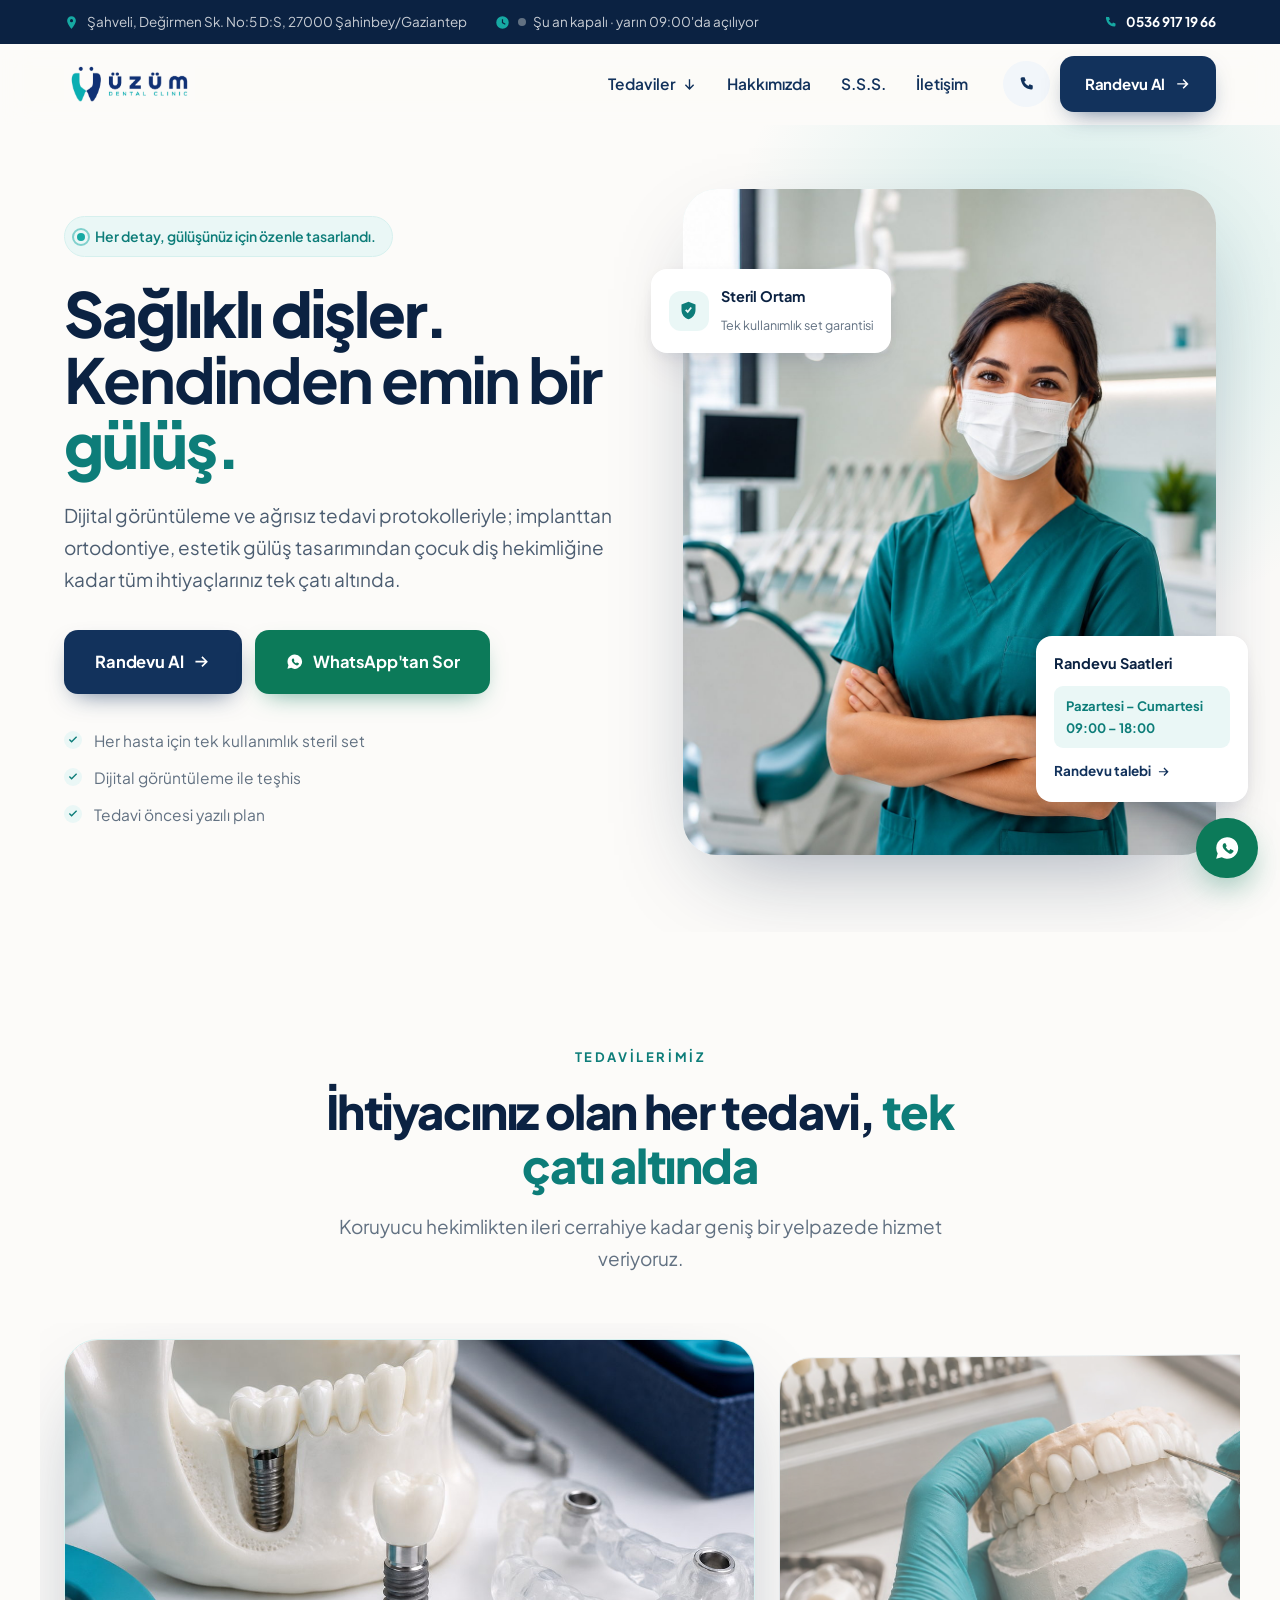
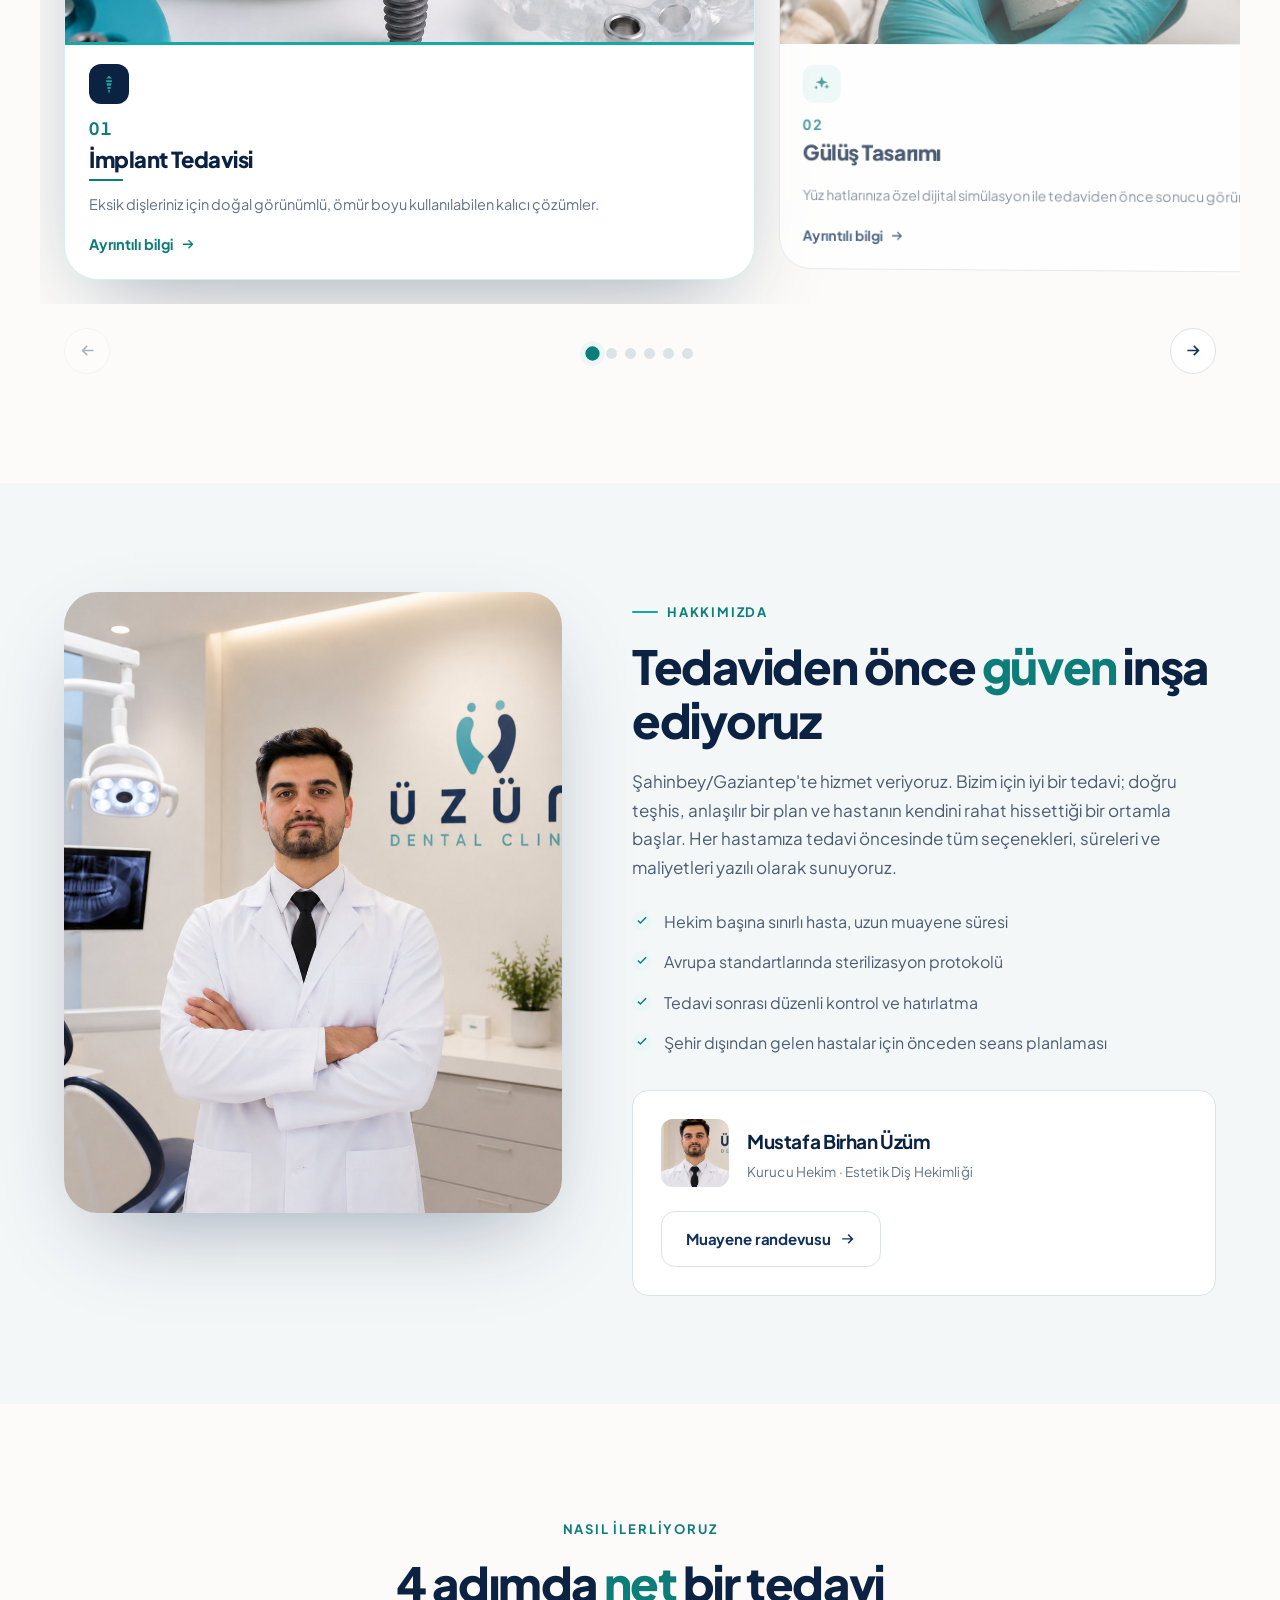
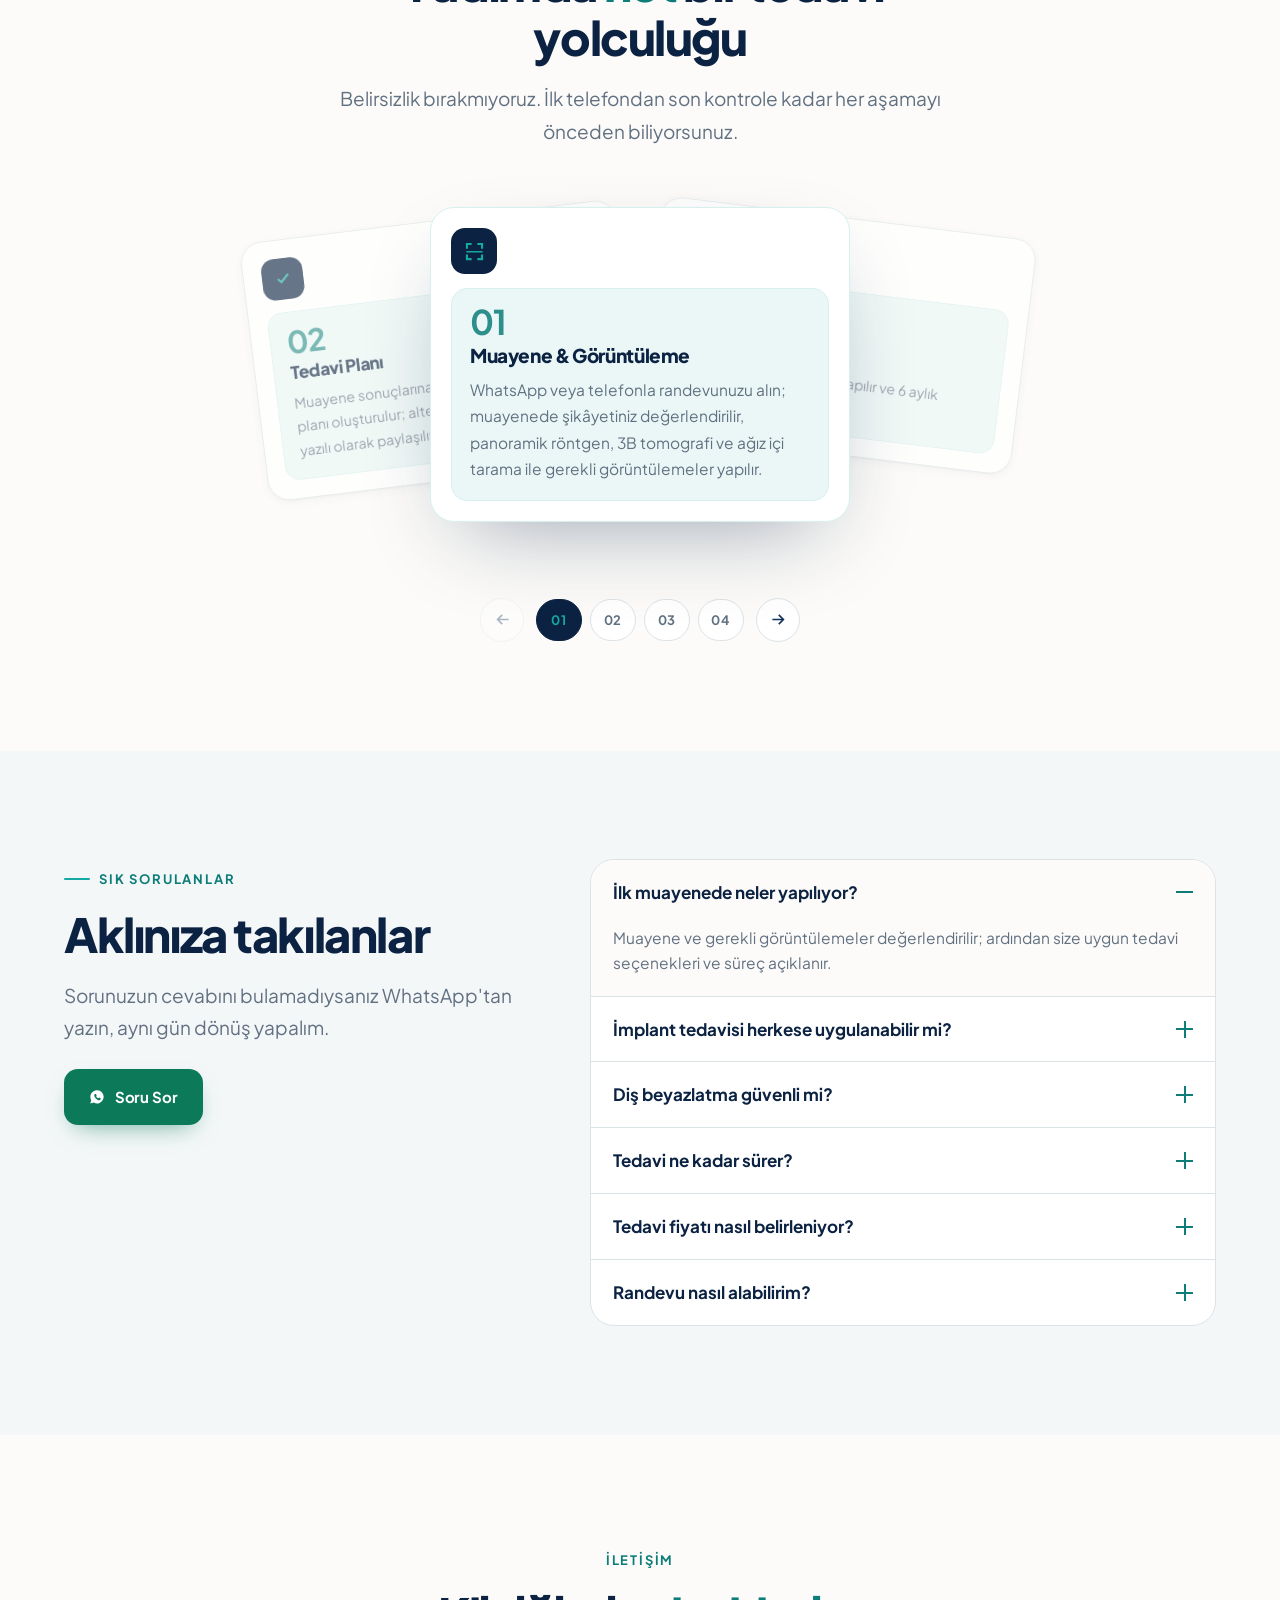
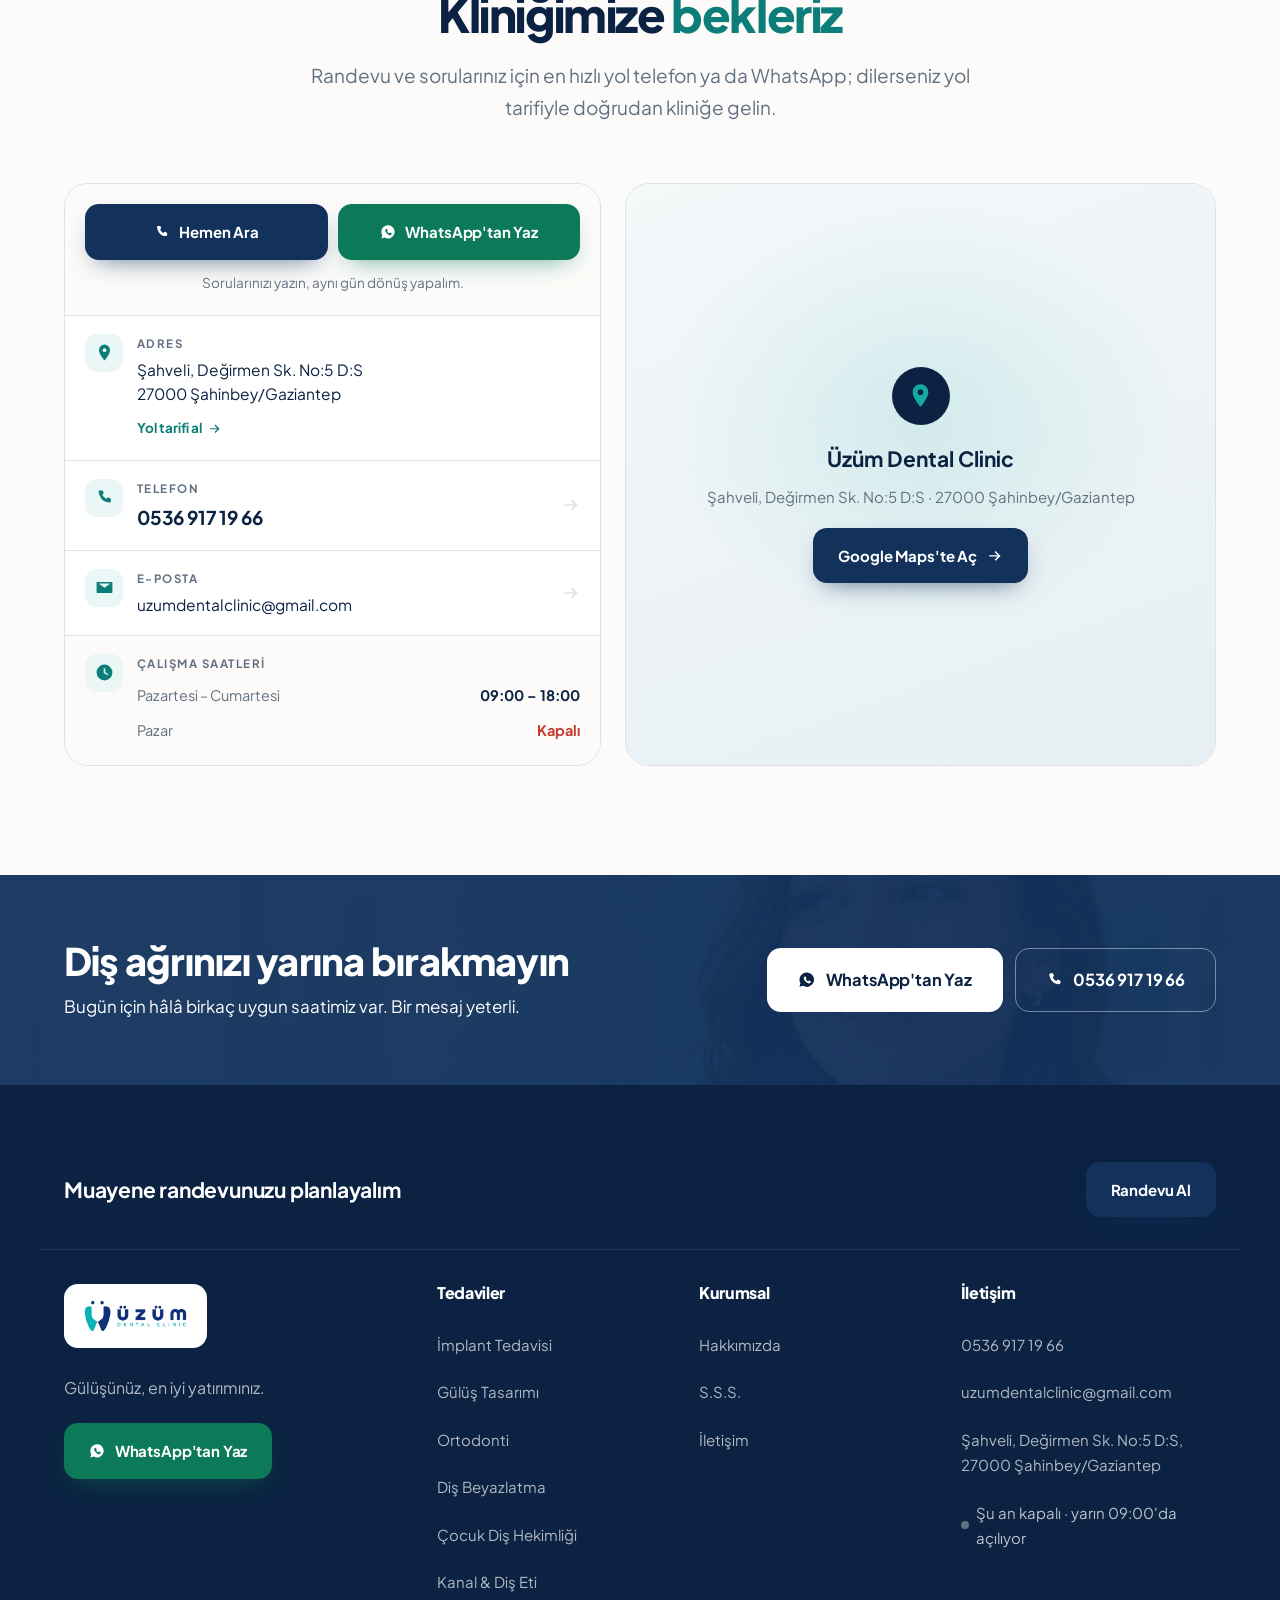
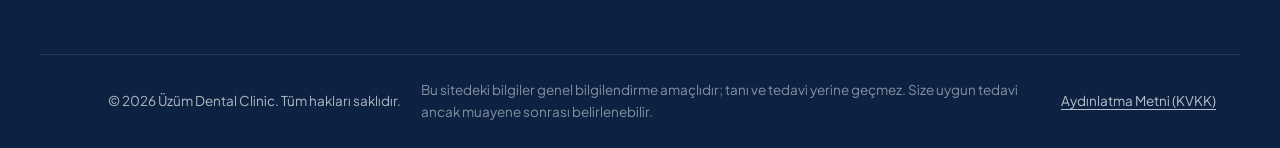
==== commit 56acc5ce: "Hero chip metnini güncelle" ====
--- a/index.html
+++ b/index.html
@@ -102,7 +102,7 @@
   <div class="wrap hero__in">
 
     <div class="hero__copy">
-      <span class="chip"><span class="chip__dot"></span> Ön görüşme ve muayene için randevu alın</span>
+      <span class="chip"><span class="chip__dot"></span> Her detay, gülüşünüz için özenle tasarlandı.</span>
 
       <!-- Satirlar <br> yerine blok <span>: metin AYNI, ama her satir
            giriste ayri ayri belirebiliyor (css: .hero__line). -->
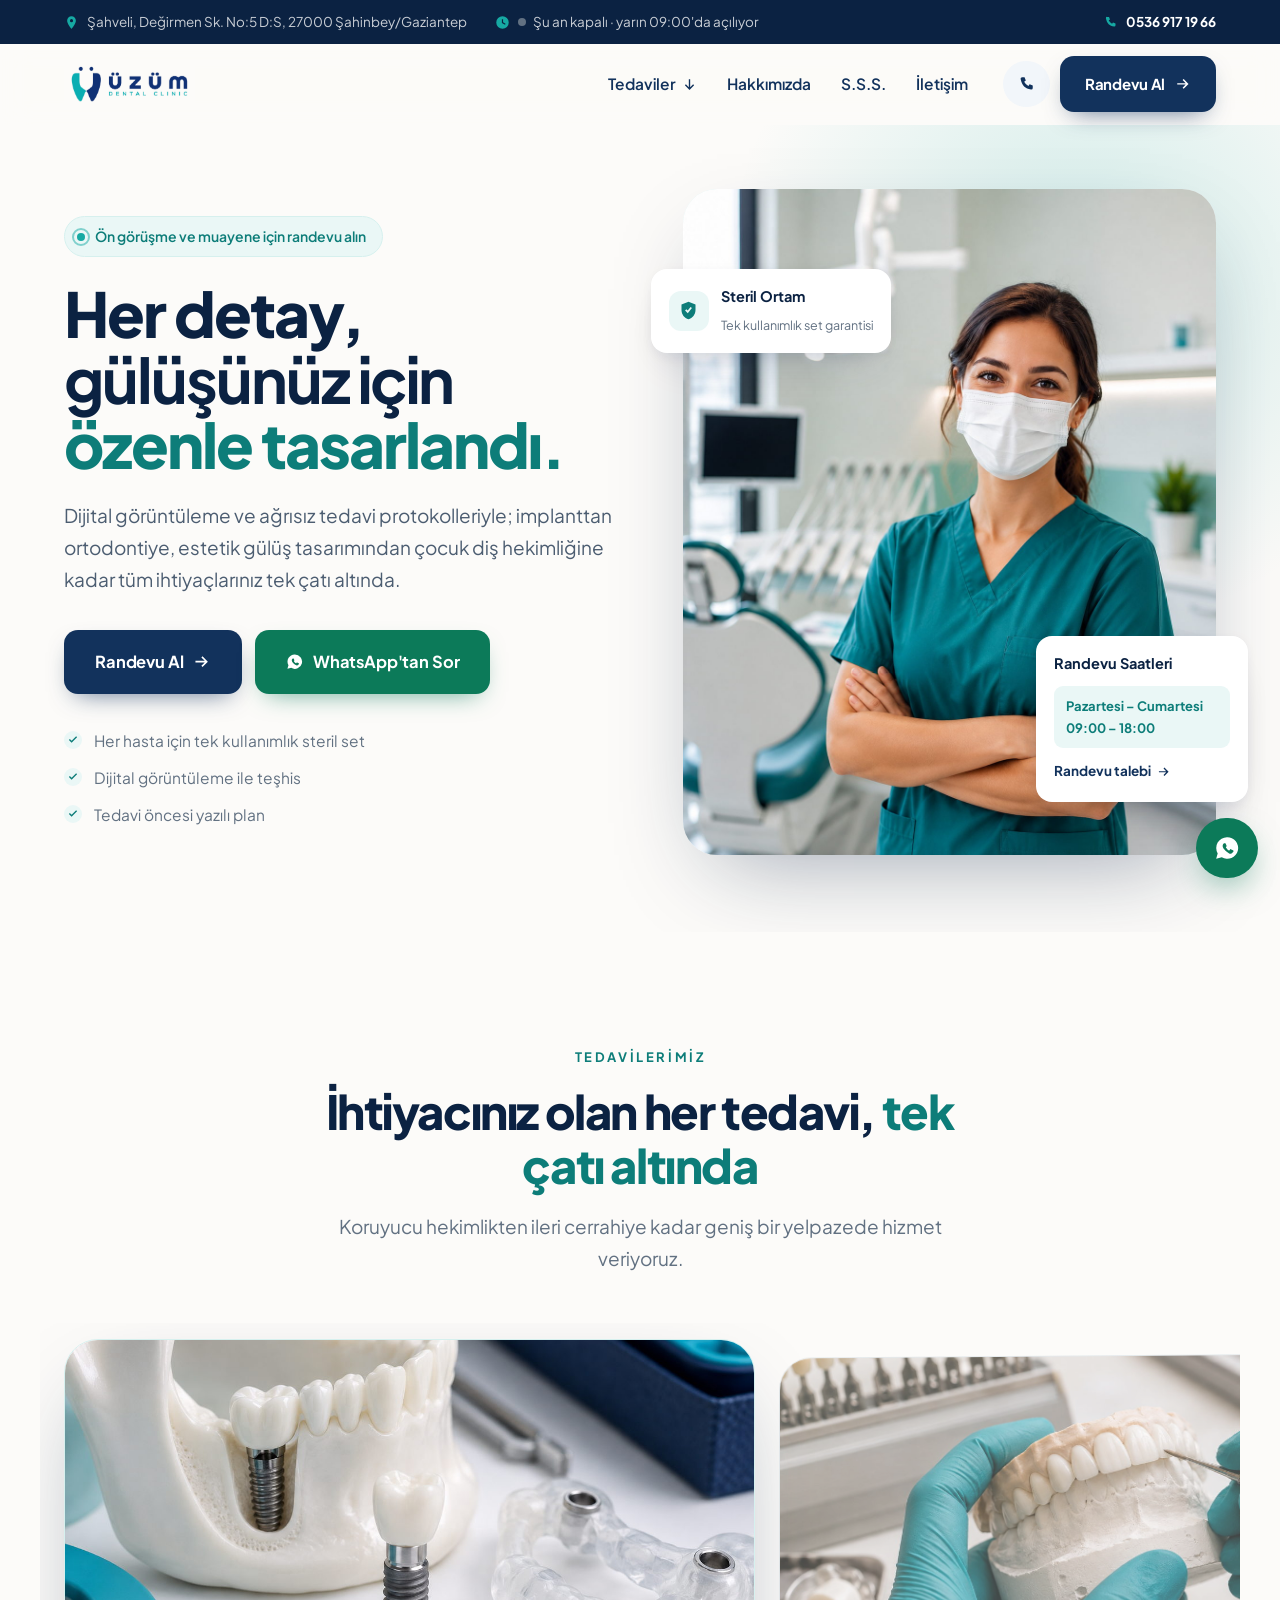
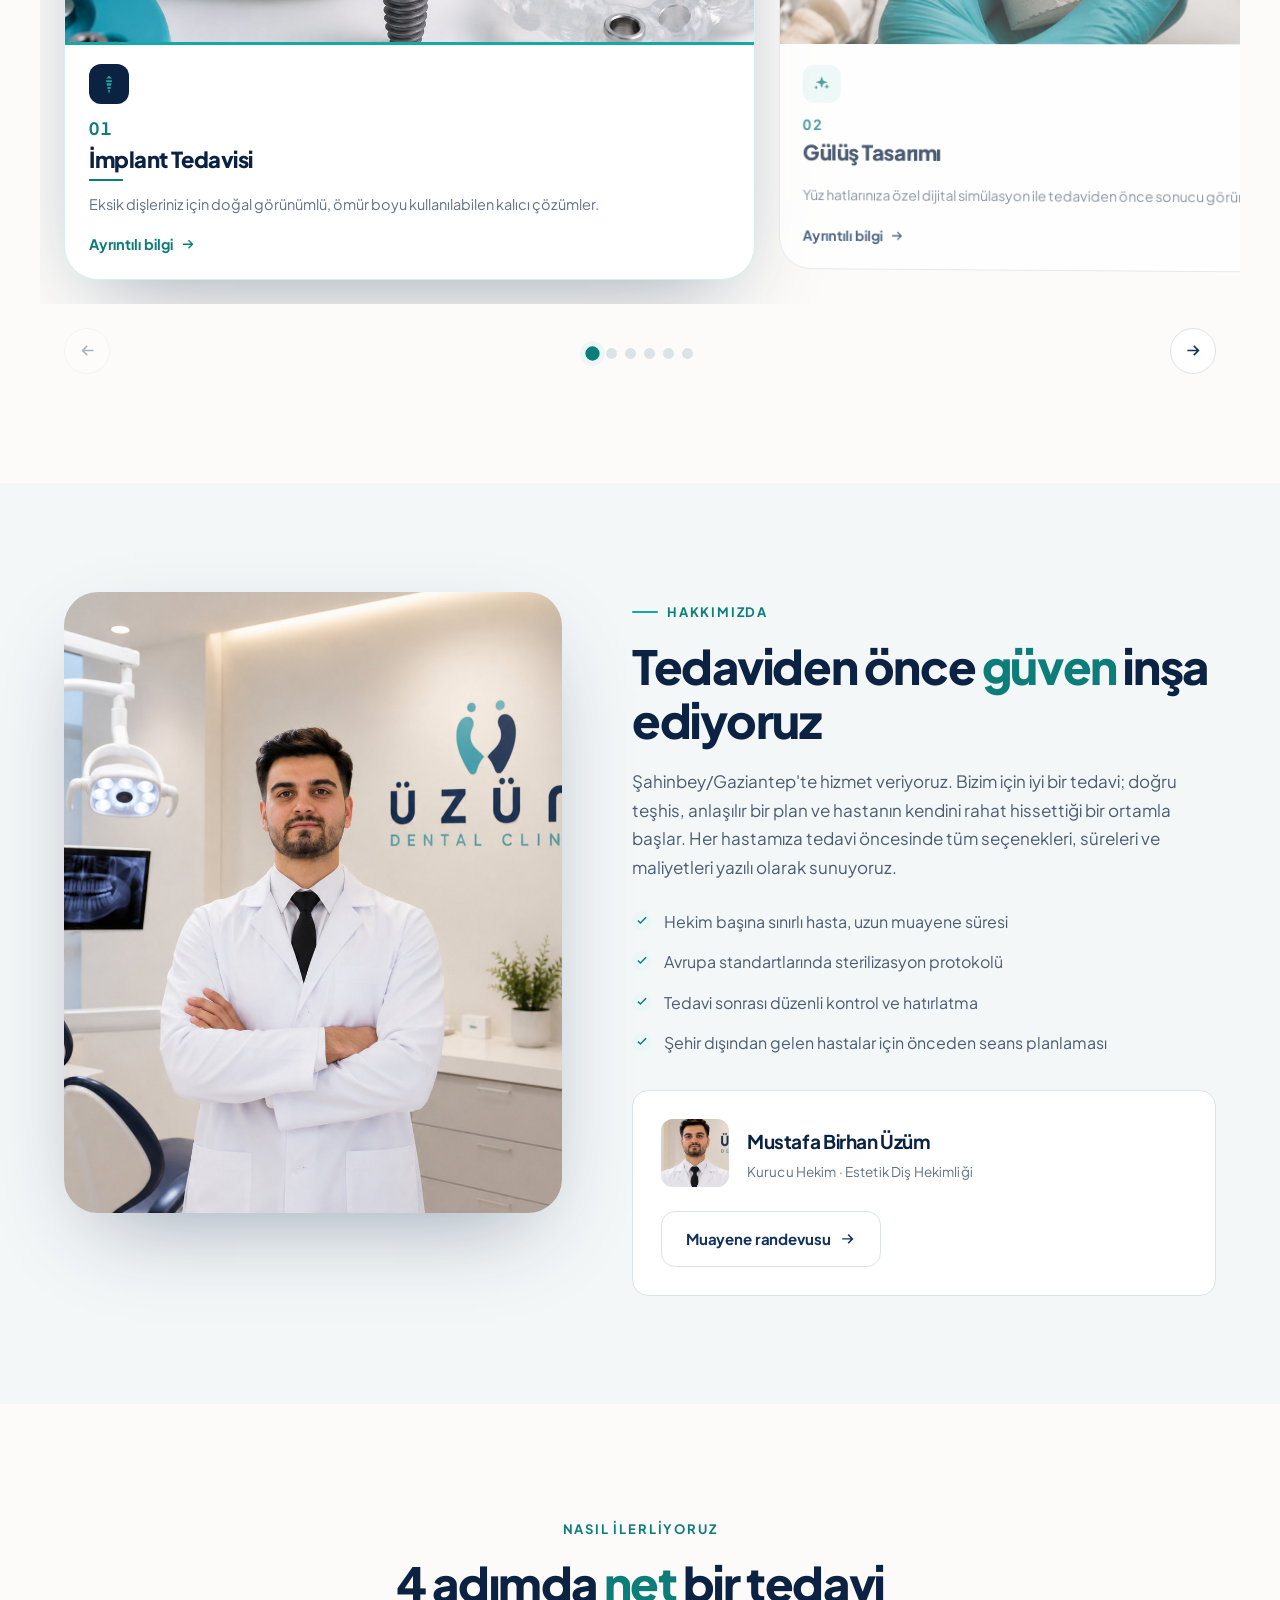
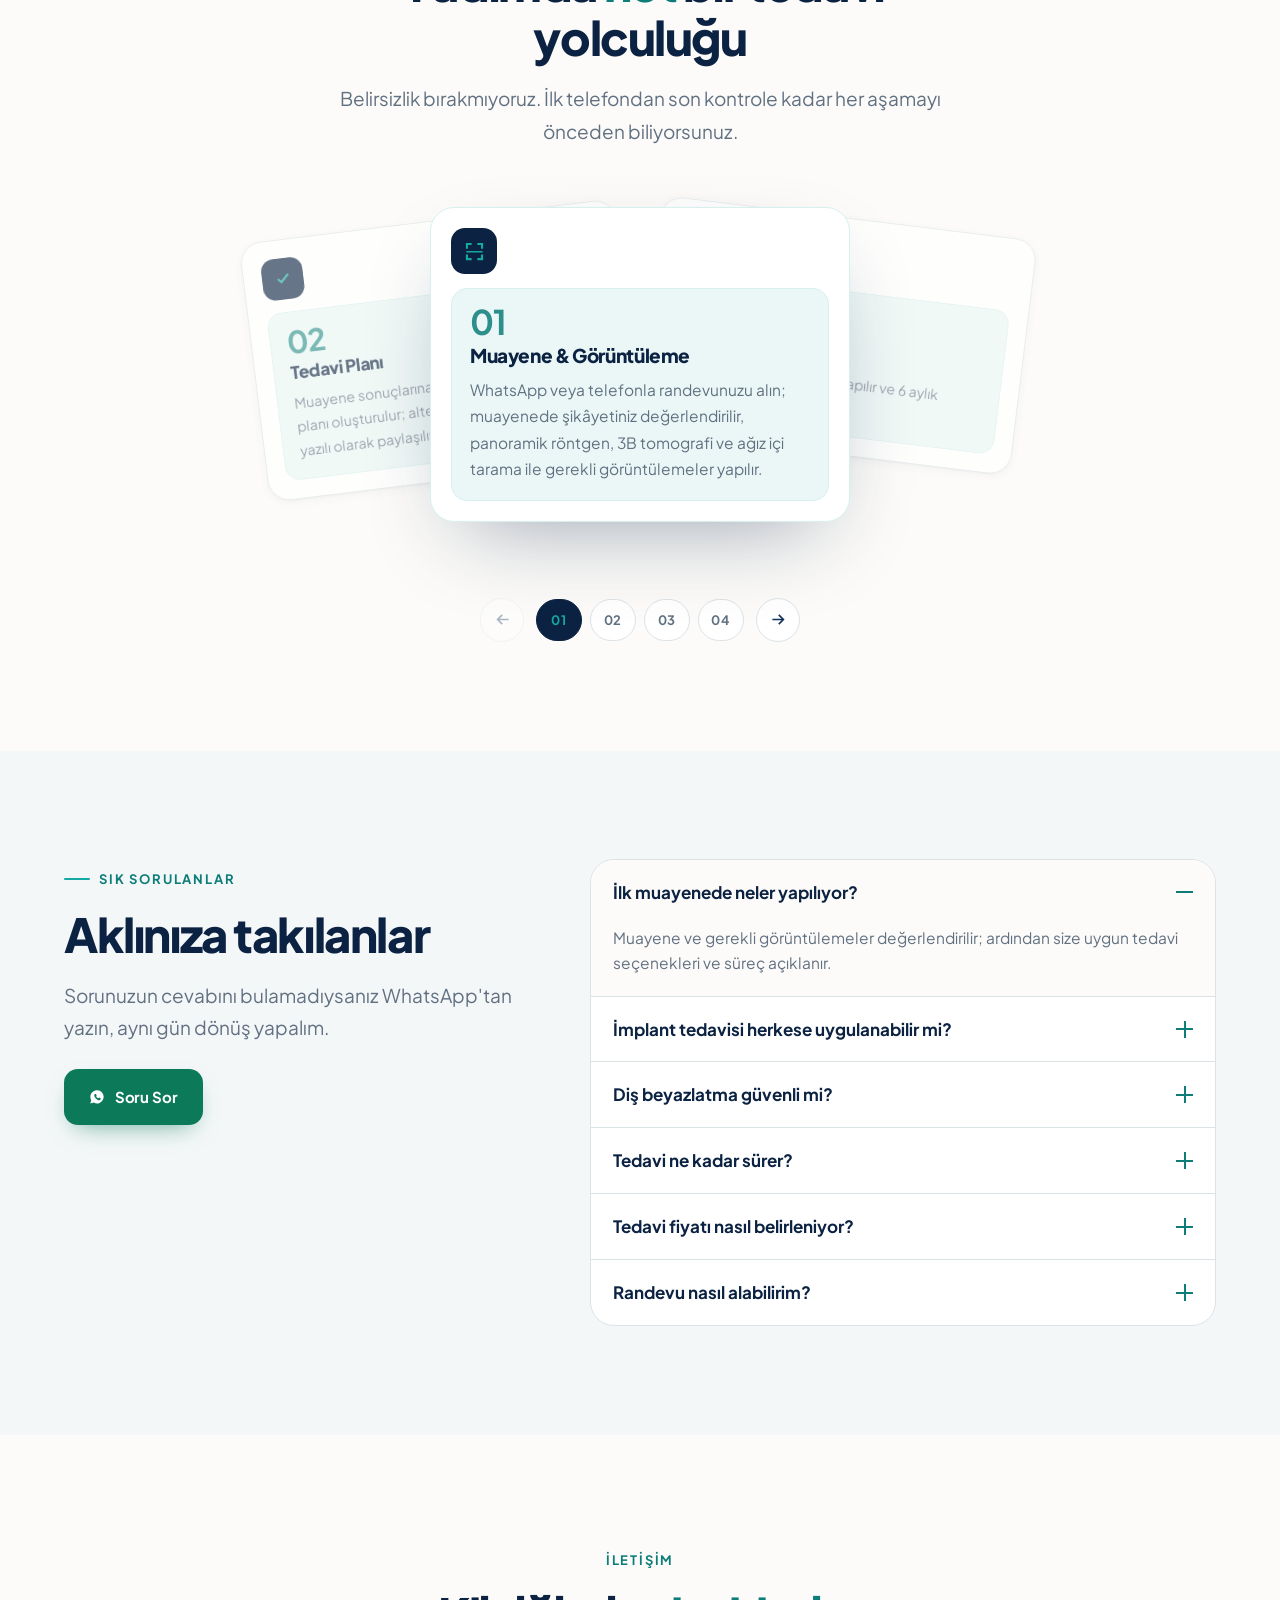
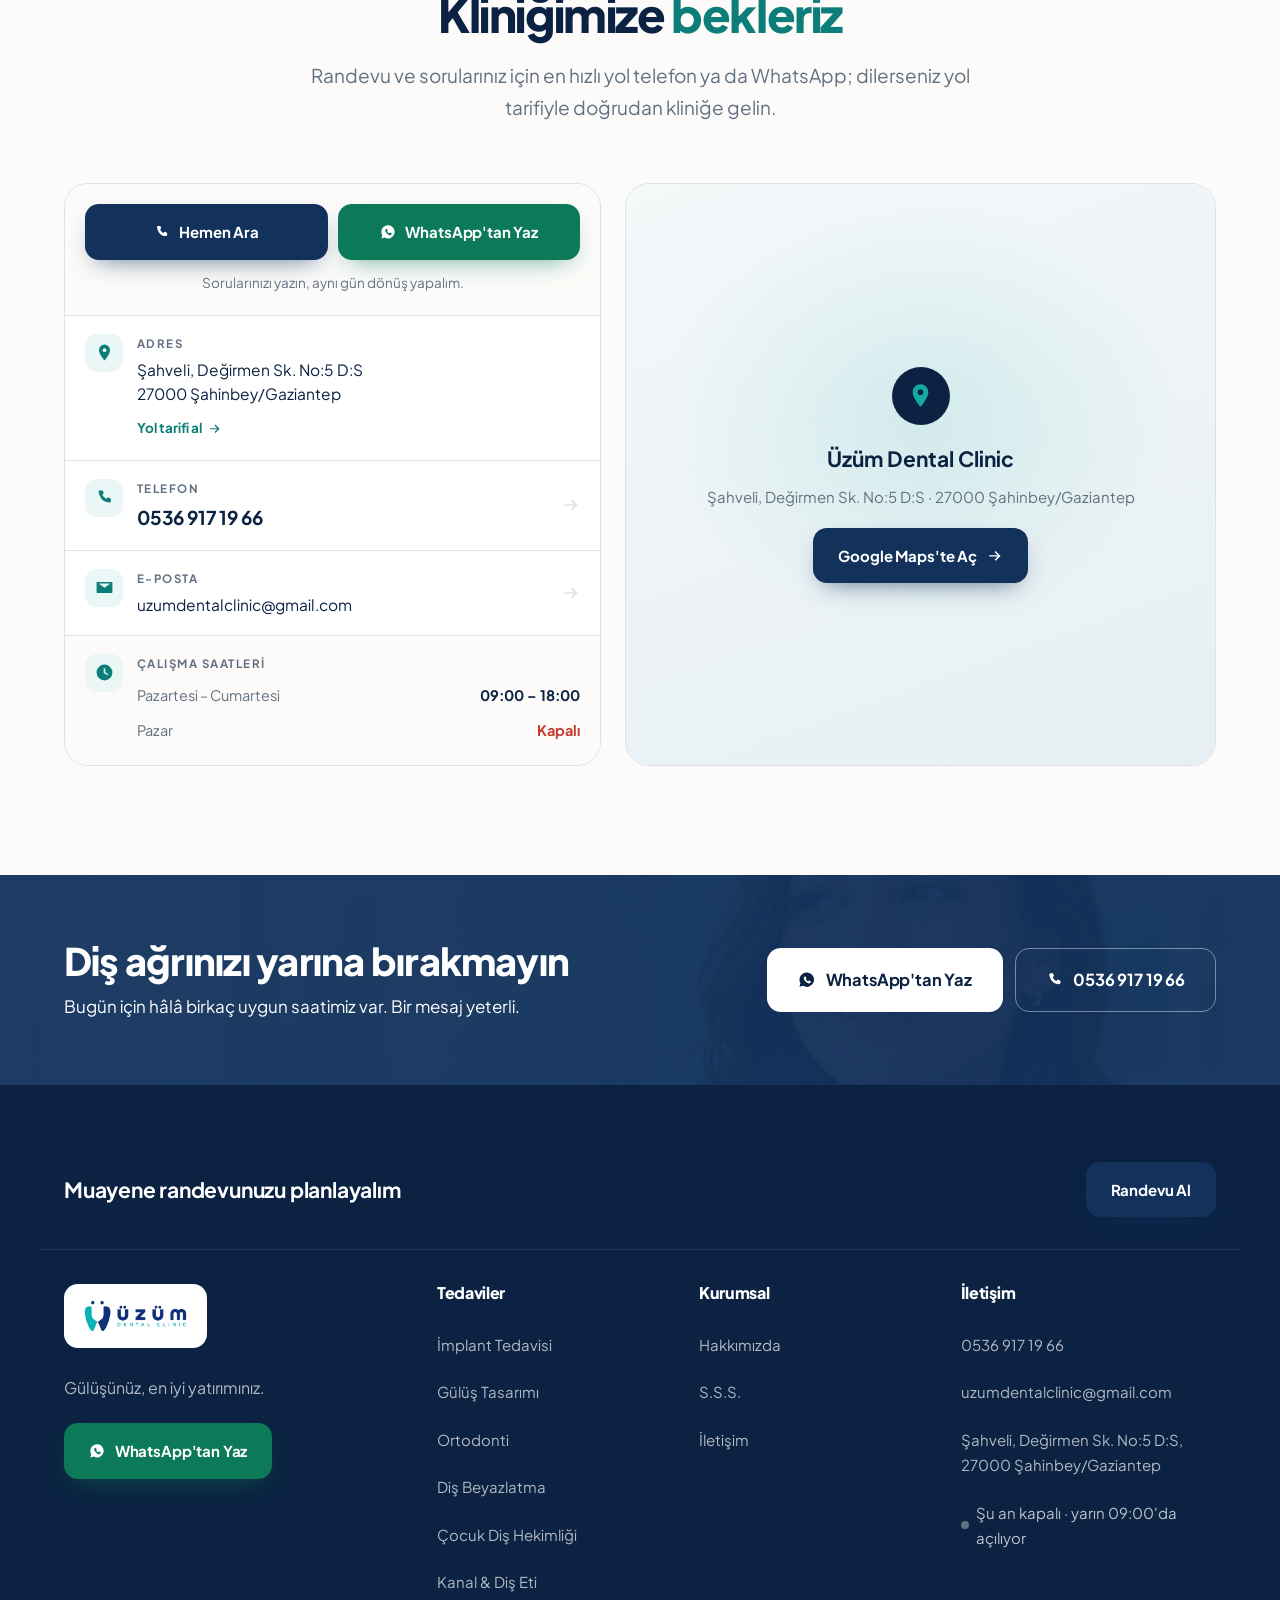
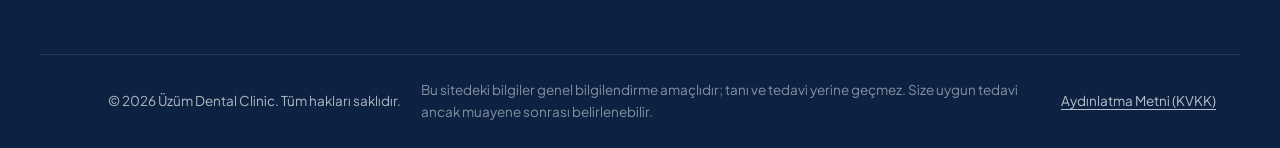
==== commit c924e4f0: "Hero başlığını güncelle, chip metnini eski haline döndür" ====
--- a/index.html
+++ b/index.html
@@ -102,13 +102,13 @@
   <div class="wrap hero__in">
 
     <div class="hero__copy">
-      <span class="chip"><span class="chip__dot"></span> Her detay, gülüşünüz için özenle tasarlandı.</span>
+      <span class="chip"><span class="chip__dot"></span> Ön görüşme ve muayene için randevu alın</span>
 
       <!-- Satirlar <br> yerine blok <span>: metin AYNI, ama her satir
            giriste ayri ayri belirebiliyor (css: .hero__line). -->
       <h1 class="hero__title">
-        <span class="hero__line">Sağlıklı dişler.</span>
-        <span class="hero__line">Kendinden emin bir <span class="hero__accent">gülüş.</span></span>
+        <span class="hero__line">Her detay,</span>
+        <span class="hero__line">gülüşünüz için <span class="hero__accent">özenle tasarlandı.</span></span>
       </h1>
 
       <p class="hero__sub">
